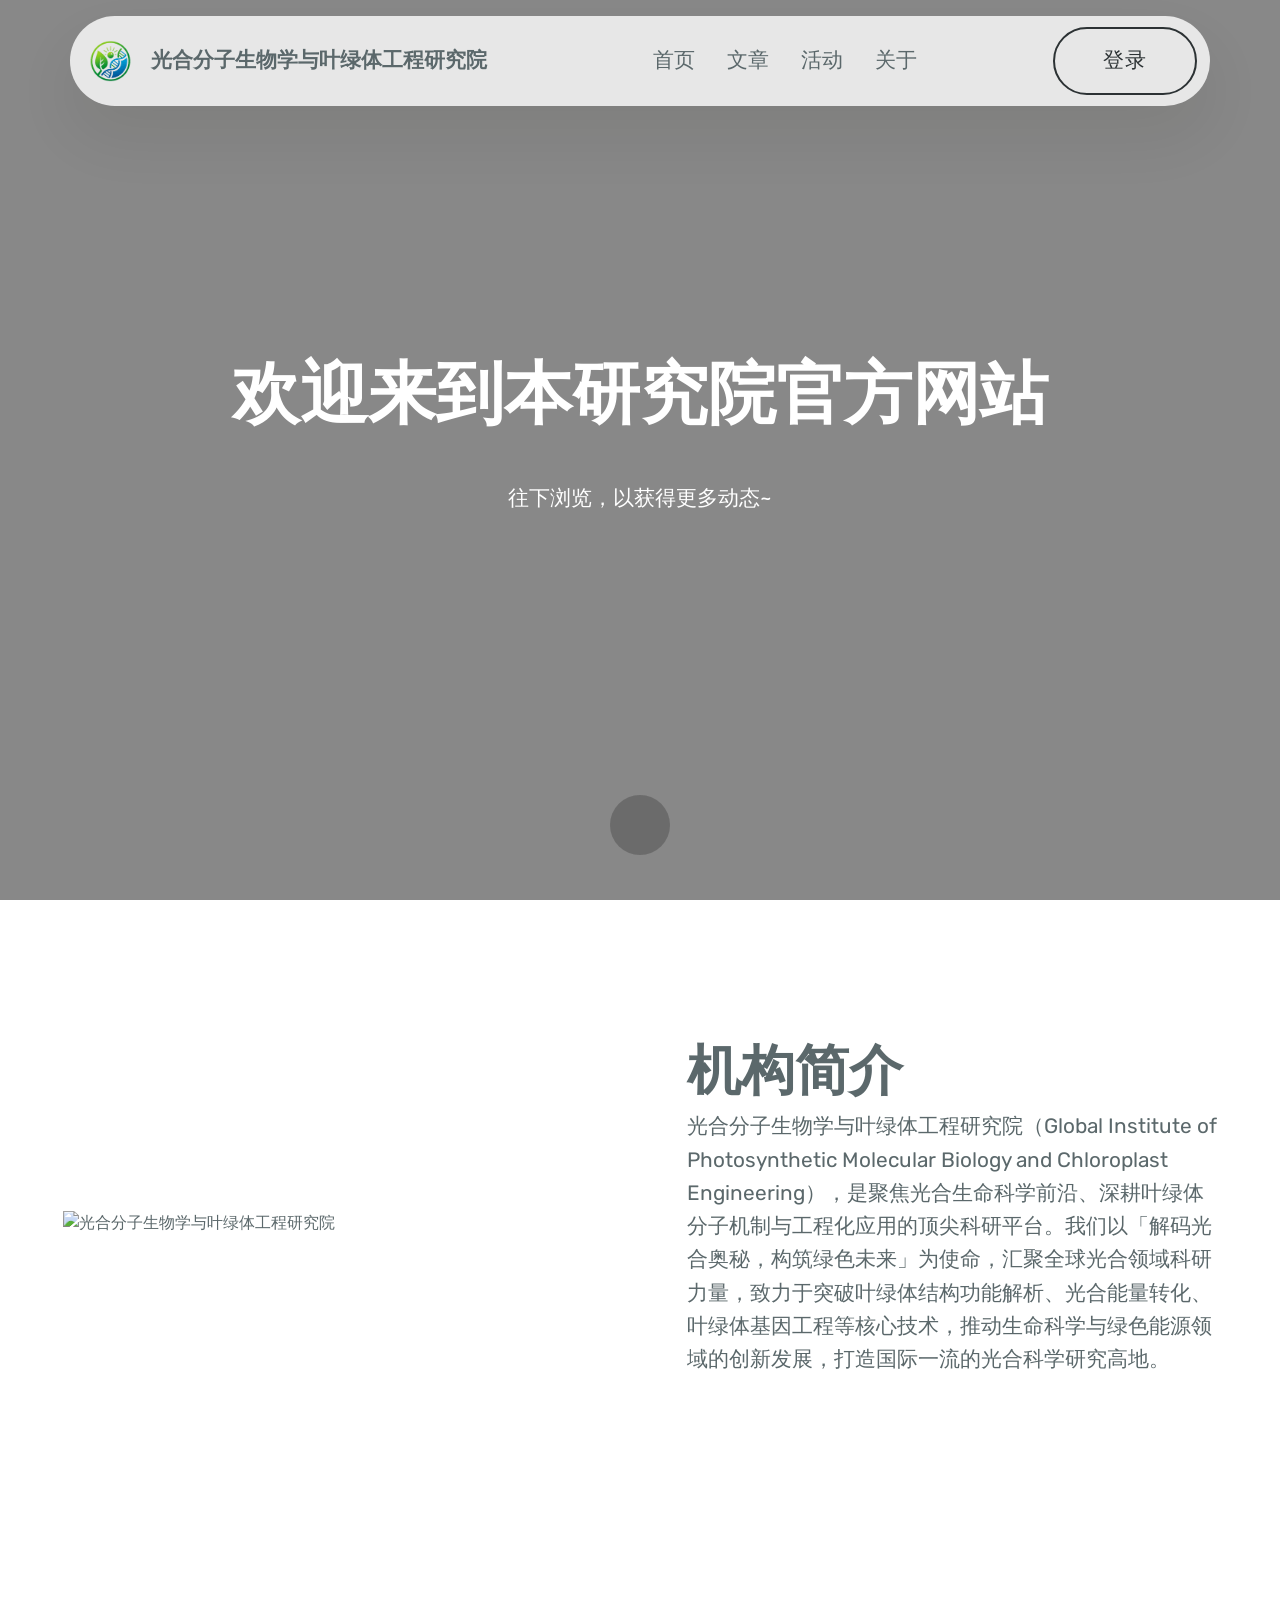
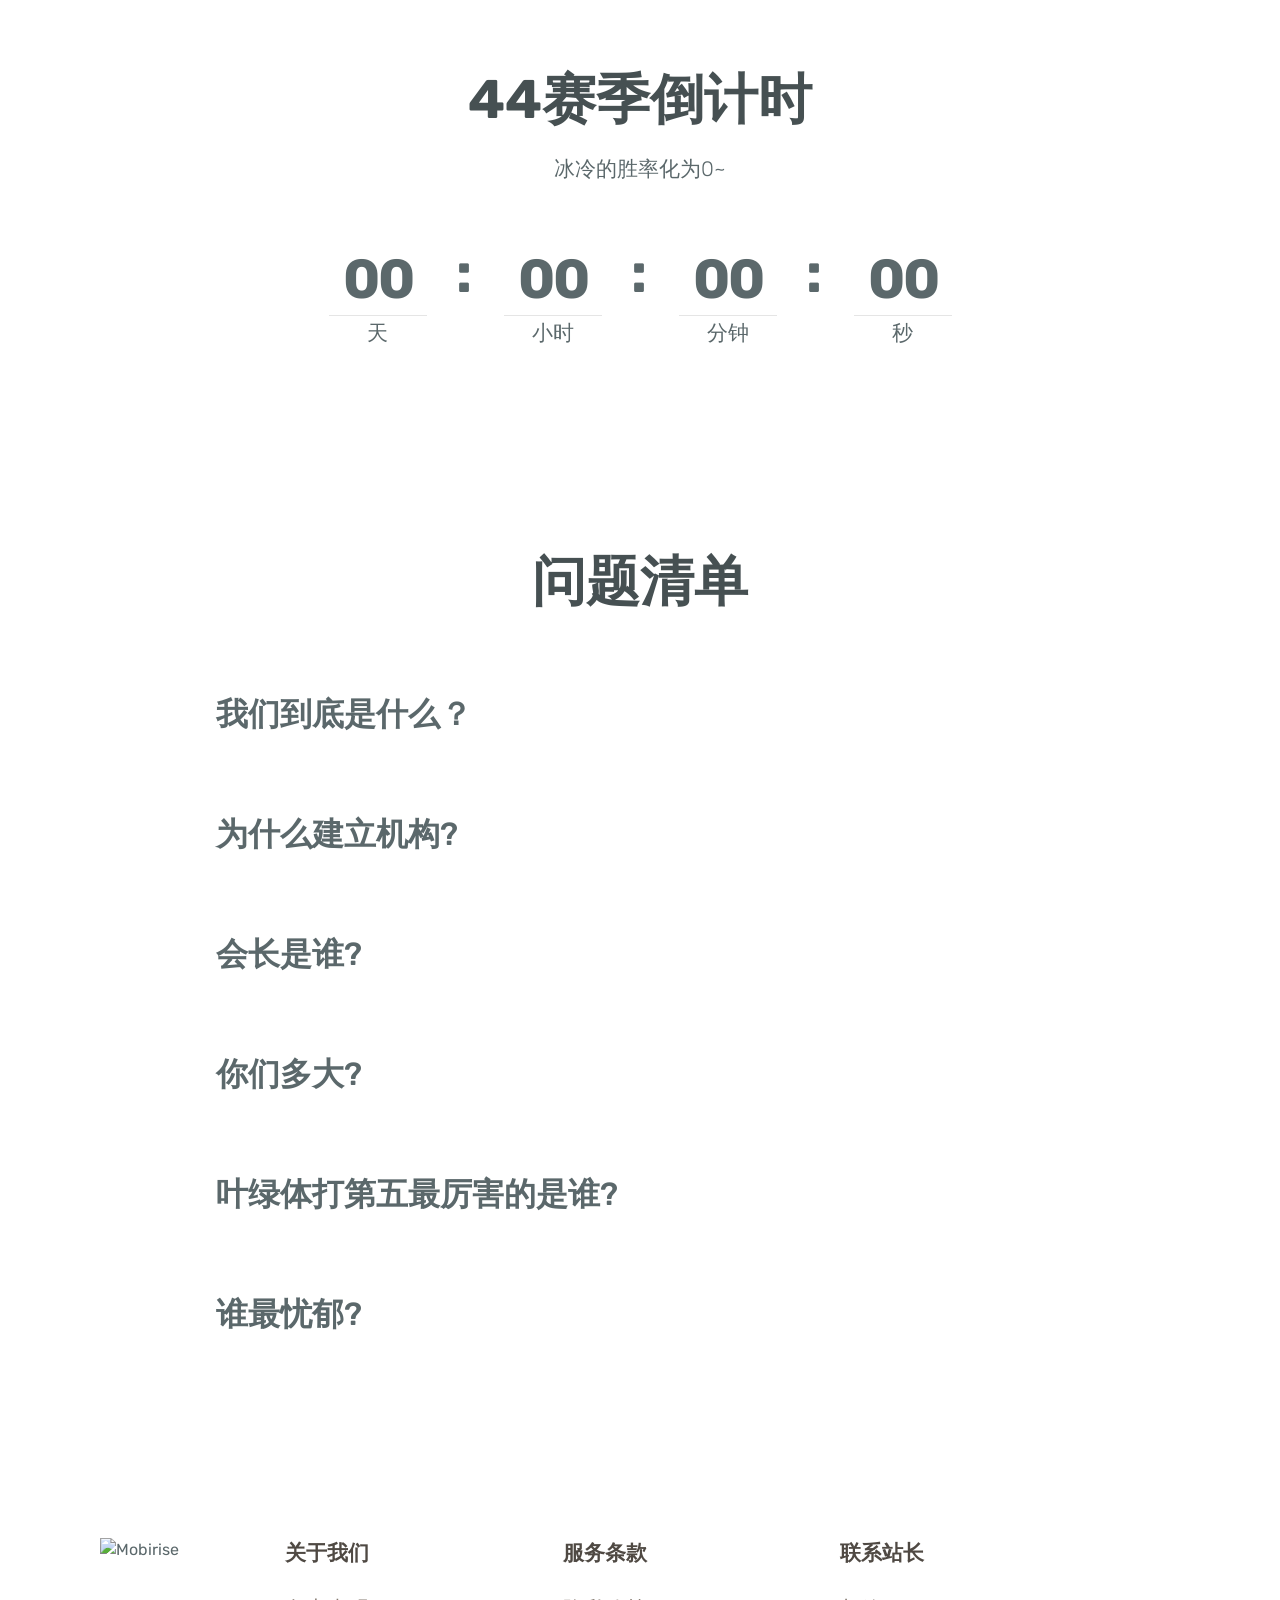
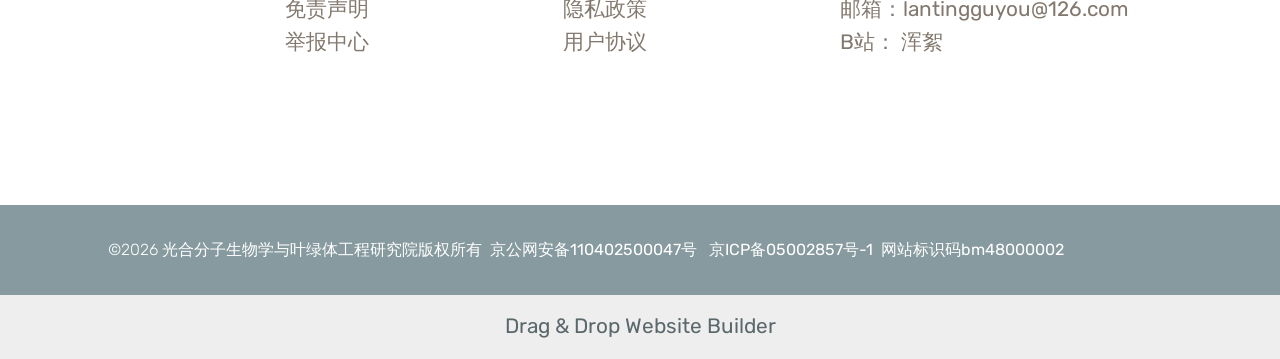
==== index.html @ 0cf679be "Add files via upload" ====
<!DOCTYPE html>
<html  >
<head>
  <!-- Site made with Mobirise Website Builder v6.0.1, https://mobirise.com -->
  <meta charset="UTF-8">
  <meta http-equiv="X-UA-Compatible" content="IE=edge">
  <meta name="generator" content="Mobirise v6.0.1, mobirise.com">
  <meta name="viewport" content="width=device-width, initial-scale=1, minimum-scale=1">
  <link rel="shortcut icon" href="assets/images/vr2fhxzkksrmt0cy61a8z05644-preview-0-ezremove.png-128x125.png" type="image/x-icon">
  <meta name="description" content="光合分子生物学与叶绿体工程研究院官方网站">
  
  
  <title>光合分子生物学与叶绿体工程研究院</title>
  <link rel="stylesheet" href="assets/web/assets/mobirise-icons2/mobirise2.css">
  <link rel="stylesheet" href="assets/web/assets/mobirise-icons/mobirise-icons.css">
  <link rel="stylesheet" href="assets/bootstrap/css/bootstrap.min.css">
  <link rel="stylesheet" href="assets/bootstrap/css/bootstrap-grid.min.css">
  <link rel="stylesheet" href="assets/bootstrap/css/bootstrap-reboot.min.css">
  <link rel="stylesheet" href="assets/tether/tether.min.css">
  <link rel="stylesheet" href="assets/dropdown/css/style.css">
  <link rel="stylesheet" href="assets/socicon/css/styles.css">
  <link rel="stylesheet" href="assets/theme/css/style.css">
  <link rel="preload" href="https://fonts.googleapis.com/css?family=Rubik:300,300i,400,400i,500,500i,700,700i,900,900i&display=swap" as="style" onload="this.onload=null;this.rel='stylesheet'">
  <noscript><link rel="stylesheet" href="https://fonts.googleapis.com/css?family=Rubik:300,300i,400,400i,500,500i,700,700i,900,900i&display=swap"></noscript>
  <link rel="preload" as="style" href="assets/mobirise/css/mbr-additional.css?v=0T1Dtd"><link rel="stylesheet" href="assets/mobirise/css/mbr-additional.css?v=0T1Dtd" type="text/css">

  
  
  
</head>
<body>
  
  <section class="menu menu5 cid-uEL78Du2ur" once="menu" id="menu05-l">
	

	<nav class="navbar navbar-dropdown navbar-fixed-top navbar-expand-lg">
		<div class="container">
			<div class="navbar-brand">
				<span class="navbar-logo">
					<a href="index.html">
						<img src="assets/images/vr2fhxzkksrmt0cy61a8z05644-preview-0-ezremove.png-128x125.png" alt="光合分子生物学与叶绿体工程研究院" style="height: 3rem;">
					</a>
				</span>
				<span class="navbar-caption-wrap"><a class="navbar-caption text-primary display-7" href="index.html#top">光合分子生物学与叶绿体工程研究院</a></span>
			</div>
			<button class="navbar-toggler" type="button" data-toggle="collapse" data-bs-toggle="collapse" data-target="#navbarSupportedContent" data-bs-target="#navbarSupportedContent" aria-controls="navbarNavAltMarkup" aria-expanded="false" aria-label="Toggle navigation">
				<div class="hamburger">
					<span></span>
					<span></span>
					<span></span>
					<span></span>
				</div>
			</button>
			<div class="collapse navbar-collapse" id="navbarSupportedContent">
				<ul class="navbar-nav nav-dropdown" data-app-modern-menu="true"><li class="nav-item">
						<a class="nav-link link text-primary display-7" href="index.html#header4-h">首页</a>
					</li>
					<li class="nav-item">
						<a class="nav-link link text-primary display-7" href="index.html#features17-21" aria-expanded="false">文章</a>
					</li>
					<li class="nav-item"><a class="nav-link link text-primary display-7" href="index.html#countdown1-1u">活动</a></li><li class="nav-item">
						<a class="nav-link link text-primary display-7" href="index.html#content6-2h">关于</a>
					</li></ul>
				<div class="navbar-buttons mbr-section-btn"><a class="btn btn-primary-outline display-7" href="yumao.html#image3-1k" target="_blank">登录</a></div>
			</div>
		</div>
	</nav>
</section>

<section class="cid-uFzHqeNHWe mbr-fullscreen mbr-parallax-background" id="header2-s">

    

    <div class="mbr-overlay" style="opacity: 0.5; background-color: rgb(35, 35, 35);"></div>

    <div class="container align-center">
        <div class="row justify-content-md-center">
            <div class="mbr-white col-md-10">
                <h1 class="mbr-section-title mbr-bold pb-3 mbr-fonts-style display-1">欢迎来到本研究院官方网站</h1>
                <h3 class="mbr-section-subtitle align-center mbr-light pb-3 mbr-fonts-style display-2"></h3>
                <p class="mbr-text pb-3 mbr-fonts-style display-7">往下浏览，以获得更多动态~</p>
                
            </div>
        </div>
    </div>
    <div class="mbr-arrow hidden-sm-down" aria-hidden="true">
        <a href="#next">
            <i class="mbri-down mbr-iconfont"></i>
        </a>
    </div>
</section>

<section class="features17 cid-uHtK2E7dHL" id="features17-21">
    

    
    
    <div class="container-fluid">
        <div class="content-wrapper">
            <div class="row align-items-center">
                <div class="col-12 col-lg-6">
                    <div class="image-wrapper">
                        <a href="index.html#top" target="_blank"><img src="assets/images/image.png-650x366.png" alt="光合分子生物学与叶绿体工程研究院"></a>
                    </div>
                </div>
                <div class="col-12 col-lg">
                    <div class="text-wrapper">
                        <h6 class="card-title mbr-fonts-style display-2"><strong>机构简介</strong></h6>
                        <p class="mbr-text mbr-fonts-style mb-4 display-7">光合分子生物学与叶绿体工程研究院（Global Institute of Photosynthetic Molecular Biology and Chloroplast Engineering），是聚焦光合生命科学前沿、深耕叶绿体分子机制与工程化应用的顶尖科研平台。我们以「解码光合奥秘，构筑绿色未来」为使命，汇聚全球光合领域科研力量，致力于突破叶绿体结构功能解析、光合能量转化、叶绿体基因工程等核心技术，推动生命科学与绿色能源领域的创新发展，打造国际一流的光合科学研究高地。</p>
                        
                    </div>
                </div>
            </div>
        </div>
    </div>
</section>

<section class="countdown1 cid-uGnxId0BdF" id="countdown1-1u">
    
    
    
    <div class="container ">
        <h2 class="mbr-section-title pb-3 align-center mbr-fonts-style display-2"><strong>44赛季倒计时</strong></h2>
        <h3 class="mbr-section-subtitle align-center mbr-fonts-style display-7">冰冷的胜率化为0~</h3>
        
    </div>
    <div class="container countdown-cont align-center">
        <div class="daysCountdown col-xs-3 col-sm-3 col-md-3" title="天"></div>
        <div class="hoursCountdown col-xs-3 col-sm-3 col-md-3" title="小时"></div> 
        <div class="minutesCountdown col-xs-3 col-sm-3 col-md-3" title="分钟"></div> 
        <div class="secondsCountdown col-xs-3 col-sm-3 col-md-3" title="秒"></div>
        <div class="countdown pt-5 mt-2" data-due-date="2026/07/02"> 
        </div>
    </div>
</section>

<section class="list1 cid-vjQOwAkhiE" id="list01-2r">	
    
	
	<div class="container">
		<div class="row justify-content-center">
			<div class="col-12 col-md-12 col-lg-10 m-auto">
				<div class="content">
					<div class="row justify-content-center mb-5">
						<div class="col-12 content-head">
							<div class="mbr-section-head">
								<h4 class="mbr-section-title mbr-fonts-style align-center mb-0 display-2"><strong>问题清单</strong></h4>
								
							</div>
						</div>
					</div>
					<div id="bootstrap-accordion_4" class="panel-group accordionStyles accordion" role="tablist" aria-multiselectable="true">
						<div class="card">
							<div class="card-header" role="tab" id="headingOne">
								<a role="button" class="panel-title collapsed" data-toggle="collapse" data-bs-toggle="collapse" data-core="" href="#collapse1_4" aria-expanded="false" aria-controls="collapse1">
									<h6 class="panel-title-edit mbr-semibold mbr-fonts-style mb-0 display-5"><strong>我们到底是什么？</strong></h6>
									<span class="sign mbr-iconfont mobi-mbri-arrow-down"></span>
								</a>
							</div>
							<div id="collapse1_4" class="panel-collapse noScroll collapse" role="tabpanel" aria-labelledby="headingOne" data-parent="#bootstrap-accordion_4" data-bs-parent="#accordion">
								<div class="panel-body">
									<p class="mbr-fonts-style panel-text display-7">嗯，大概就是一群打第五的wcn凑一起组的一个组织</p>
								</div>
							</div>
						</div>
						<div class="card">
							<div class="card-header" role="tab" id="headingOne">
								<a role="button" class="panel-title collapsed" data-toggle="collapse" data-bs-toggle="collapse" data-core="" href="#collapse2_4" aria-expanded="false" aria-controls="collapse2">
									<h6 class="panel-title-edit mbr-semibold mbr-fonts-style mb-0 display-5"><strong>为什么建立机构</strong>?
									</h6>
									<span class="sign mbr-iconfont mobi-mbri-arrow-down"></span>
								</a>
							</div>
							<div id="collapse2_4" class="panel-collapse noScroll collapse" role="tabpanel" aria-labelledby="headingOne" data-parent="#bootstrap-accordion_4" data-bs-parent="#accordion">
								<div class="panel-body">
									<p class="mbr-fonts-style panel-text display-7">呃呃呃，就是好玩，你别管</p>
								</div>
							</div>
						</div>
						<div class="card">
							<div class="card-header" role="tab" id="headingOne">
								<a role="button" class="panel-title collapsed" data-toggle="collapse" data-bs-toggle="collapse" data-core="" href="#collapse3_4" aria-expanded="false" aria-controls="collapse3">
									<h6 class="panel-title-edit mbr-semibold mbr-fonts-style mb-0 display-5"><strong>会长是谁</strong>?
									</h6>
									<span class="sign mbr-iconfont mobi-mbri-arrow-down"></span>
								</a>
							</div>
							<div id="collapse3_4" class="panel-collapse noScroll collapse" role="tabpanel" aria-labelledby="headingOne" data-parent="#bootstrap-accordion_4" data-bs-parent="#accordion">
								<div class="panel-body">
									<p class="mbr-fonts-style panel-text display-7">权威的UU大帝，不过羽毛是这个网站站长</p>
								</div>
							</div>
						</div>
						<div class="card">
							<div class="card-header" role="tab" id="headingOne">
								<a role="button" class="panel-title collapsed" data-toggle="collapse" data-bs-toggle="collapse" data-core="" href="#collapse4_4" aria-expanded="false" aria-controls="collapse4">
									<h6 class="panel-title-edit mbr-semibold mbr-fonts-style mb-0 display-5"><strong>你们多大</strong>?
									</h6>
									<span class="sign mbr-iconfont mobi-mbri-arrow-down"></span>
								</a>
							</div>
							<div id="collapse4_4" class="panel-collapse noScroll collapse" role="tabpanel" aria-labelledby="headingOne" data-parent="#bootstrap-accordion_4" data-bs-parent="#accordion">
								<div class="panel-body">
									<p class="mbr-fonts-style panel-text display-7">大概就是14岁,15岁,16岁这样子</p>
								</div>
							</div>
						</div>
						<div class="card">
							<div class="card-header" role="tab" id="headingOne">
								<a role="button" class="panel-title collapsed" data-toggle="collapse" data-bs-toggle="collapse" data-core="" href="#collapse5_4" aria-expanded="false" aria-controls="collapse5">
									<h6 class="panel-title-edit mbr-semibold mbr-fonts-style mb-0 display-5"><strong>叶绿体打第五最厉害的是谁</strong>?
									</h6>
									<span class="sign mbr-iconfont mobi-mbri-arrow-down"></span>
								</a>
							</div>
							<div id="collapse5_4" class="panel-collapse noScroll collapse" role="tabpanel" aria-labelledby="headingOne" data-parent="#bootstrap-accordion_4" data-bs-parent="#accordion">
								<div class="panel-body">
									<p class="mbr-fonts-style panel-text display-7">欧坤我们都很厉害啦啦啦，不过厂勾打到巅峰100星了，他厉害实至名归</p>
								</div>
							</div>
						</div>
						<div class="card">
							<div class="card-header" role="tab" id="headingOne">
								<a role="button" class="panel-title collapsed" data-toggle="collapse" data-bs-toggle="collapse" data-core="" href="#collapse6_4" aria-expanded="false" aria-controls="collapse6">
									<h6 class="panel-title-edit mbr-semibold mbr-fonts-style mb-0 display-5"><strong>谁最忧郁</strong>?
									</h6>
									<span class="sign mbr-iconfont mobi-mbri-arrow-down"></span>
								</a>
							</div>
							<div id="collapse6_4" class="panel-collapse noScroll collapse" role="tabpanel" aria-labelledby="headingOne" data-parent="#bootstrap-accordion_4" data-bs-parent="#accordion">
								<div class="panel-body">
									<p class="mbr-fonts-style panel-text display-7">栗子最忧郁不用解释</p>
								</div>
							</div>
						</div>
					</div>
				</div>
			</div>
		</div>
	</div>
</section>

<section class="footer3 cid-uG8d6Pg2Tj" id="footer3-z">

    

    

    <div class="container">
        <div class="media-container-row content">
            <div class="col-md-2 col-sm-4">
                <div class="mb-3 img-logo">
                    <a href="http://bszs.conac.cn/sitename?method=show&id=08D02A84B89B2FB3E053022819ACFCA1" target="_blank">
                         <img src="assets/images/oip-c.jpg-192x192.jpg" alt="Mobirise">
                    </a>
                </div>
                <p class="mbr-fonts-style foot-logo display-7"></p>
            </div>
            <div class="col-md-3 col-sm-4">
                <p class="mb-4 mbr-fonts-style foot-title display-7"><strong>关于我们</strong></p>
                <p class="mbr-text mbr-links-column mbr-fonts-style display-7"><a href="wywm.html#step1-1g" class="text-info text-primary" target="_blank">免责声明</a><br><a href="https://www.12377.cn" class="text-info" target="_blank">举报中心</a><a href="https://www.12377.cn" class="text-info" target="_blank"><br></a><br><a href="https://www.12377.cn" class="text-info" target="_blank"><br></a><br></p>
            </div>
            <div class="col-md-3 col-sm-4">
                <p class="mb-4 mbr-fonts-style foot-title display-7"><strong>服务条款</strong></p>
                <p class="mbr-text mbr-fonts-style mbr-links-column display-7"><a href="wywm.html#step1-1h" class="text-info text-primary" target="_blank">隐私政策</a><br><a href="wywm.html#step1-1a" class="text-info text-primary" target="_blank">用户协议</a><br><br></p>
            </div>
            <div class="col-md-4 col-sm-12">
                <p class="mb-4 mbr-fonts-style foot-title display-7"><strong>联系站长</strong></p>
                <p class="mbr-text form-text mbr-fonts-style display-7">邮箱：<a href="mailto:lantingguyou@126.com" class="text-info">lantingguyou@126.com</a><br>B站： <a href="https://space.bilibili.com/3546590050519867?spm_id_from=333.337.0.0" class="text-info" target="_blank">浑絮</a><br></p>
                

            </div>
        </div>
        
    </div>
</section>

<section class="footer4 cid-uEL0j9SiN2" once="footers" id="footer04-k">

    

    

    <div class="container">
        <div class="media-container-row align-center mbr-white">
            <div class="col-12">
                <p class="mbr-text mb-0 mbr-fonts-style display-4">&nbsp;&nbsp;©2026&nbsp;光合分子生物学与叶绿体工程研究院版权所有&nbsp; <a href="https://beian.mps.gov.cn/#/query/webSearch?code=110402500047" class="text-white" target="_blank">京公网安备110402500047号</a>&nbsp; &nbsp;<a href="https://beian.miit.gov.cn/" class="text-white" target="_blank">京ICP备05002857号-1</a>&nbsp; <a href="https://api.cas.cn/app/sitema/query/index.htm" class="text-white text-primary" target="_blank">网站标识码bm48000002</a><br></p>
            </div>
        </div>
    </div>
</section><section class="display-7" style="padding: 0;align-items: center;justify-content: center;flex-wrap: wrap;    align-content: center;display: flex;position: relative;height: 4rem;"><a href="https://mobiri.se/" style="flex: 1 1;height: 4rem;position: absolute;width: 100%;z-index: 1;"><img alt="" style="height: 4rem;" src="[data-uri]"></a><p style="margin: 0;text-align: center;" class="display-7">&#8204;</p><a style="z-index:1" href="https://mobirise.com/drag-drop-website-builder.html">Drag & Drop Website Builder</a></section><script src="assets/popper/popper.min.js"></script>  <script src="assets/web/assets/jquery/jquery.min.js"></script>  <script src="assets/bootstrap/js/bootstrap.min.js"></script>  <script src="assets/tether/tether.min.js"></script>  <script src="assets/smoothscroll/smooth-scroll.js"></script>  <script src="assets/dropdown/js/nav-dropdown.js"></script>  <script src="assets/dropdown/js/navbar-dropdown.js"></script>  <script src="assets/touchswipe/jquery.touch-swipe.min.js"></script>  <script src="assets/parallax/jarallax.min.js"></script>  <script src="assets/countdown/jquery.countdown.min.js"></script>  <script src="assets/mbr-switch-arrow/mbr-switch-arrow.js"></script>  <script src="assets/theme/js/script.js"></script>  <script src="assets/formoid/formoid.min.js"></script>  
  
  
</body>
</html>
---- assets/dropdown/css/style.css ----
.navbar-dropdown {
  left: 0;
  padding: 0;
  position: absolute;
  right: 0;
  top: 0;
  transition: all 0.45s ease;
  z-index: 1030;
  background: #282828; }
  .navbar-dropdown .navbar-logo {
    margin-right: 0.8rem;
    transition: margin 0.3s ease-in-out;
    vertical-align: middle; }
    .navbar-dropdown .navbar-logo img {
      height: 3.125rem;
      transition: all 0.3s ease-in-out; }
    .navbar-dropdown .navbar-logo.mbr-iconfont {
      font-size: 3.125rem;
      line-height: 3.125rem; }
  .navbar-dropdown .navbar-caption {
    font-weight: 700;
    white-space: normal;
    vertical-align: -4px;
    line-height: 3.125rem !important; }
    .navbar-dropdown .navbar-caption, .navbar-dropdown .navbar-caption:hover {
      color: inherit;
      text-decoration: none; }
  .navbar-dropdown .mbr-iconfont + .navbar-caption {
    vertical-align: -1px; }
  .navbar-dropdown.navbar-fixed-top {
    position: fixed; }
  .navbar-dropdown .navbar-brand span {
    vertical-align: -4px; }
  .navbar-dropdown.bg-color.transparent {
    background: none; }
  .navbar-dropdown.navbar-short .navbar-brand {
    padding: 0.625rem 0; }
    .navbar-dropdown.navbar-short .navbar-brand span {
      vertical-align: -1px; }
  .navbar-dropdown.navbar-short .navbar-caption {
    line-height: 2.375rem !important;
    vertical-align: -2px; }
  .navbar-dropdown.navbar-short .navbar-logo {
    margin-right: 0.5rem; }
    .navbar-dropdown.navbar-short .navbar-logo img {
      height: 2.375rem; }
    .navbar-dropdown.navbar-short .navbar-logo.mbr-iconfont {
      font-size: 2.375rem;
      line-height: 2.375rem; }
  .navbar-dropdown.navbar-short .mbr-table-cell {
    height: 3.625rem; }
  .navbar-dropdown .navbar-close {
    left: 0.6875rem;
    position: fixed;
    top: 0.75rem;
    z-index: 1000; }
  .navbar-dropdown .hamburger-icon {
    content: "";
    display: inline-block;
    vertical-align: middle;
    width: 16px;
    -webkit-box-shadow: 0 -6px 0 1px #282828,0 0 0 1px #282828,0 6px 0 1px #282828;
    -moz-box-shadow: 0 -6px 0 1px #282828,0 0 0 1px #282828,0 6px 0 1px #282828;
    box-shadow: 0 -6px 0 1px #282828,0 0 0 1px #282828,0 6px 0 1px #282828; }

.dropdown-menu .dropdown-toggle[data-toggle="dropdown-submenu"]::after {
  border-bottom: 0.35em solid transparent;
  border-left: 0.35em solid;
  border-right: 0;
  border-top: 0.35em solid transparent;
  margin-left: 0.3rem; }

.dropdown-menu .dropdown-item:focus {
  outline: 0; }

.nav-dropdown {
  font-size: 0.75rem;
  font-weight: 500;
  height: auto !important; }
  .nav-dropdown .nav-btn {
    padding-left: 1rem; }
  .nav-dropdown .link {
    margin: .667em 1.667em;
    font-weight: 500;
    padding: 0;
    transition: color .2s ease-in-out; }
    .nav-dropdown .link.dropdown-toggle {
      margin-right: 2.583em; }
      .nav-dropdown .link.dropdown-toggle::after {
        margin-left: .25rem;
        border-top: 0.35em solid;
        border-right: 0.35em solid transparent;
        border-left: 0.35em solid transparent;
        border-bottom: 0; }
      .nav-dropdown .link.dropdown-toggle[aria-expanded="true"] {
        margin: 0;
        padding: 0.667em 3.263em  0.667em 1.667em; }
  .nav-dropdown .link::after,
  .nav-dropdown .dropdown-item::after {
    color: inherit; }
  .nav-dropdown .btn {
    font-size: 0.75rem;
    font-weight: 700;
    letter-spacing: 0;
    margin-bottom: 0;
    padding-left: 1.25rem;
    padding-right: 1.25rem; }
  .nav-dropdown .dropdown-menu {
    border-radius: 0;
    border: 0;
    left: 0;
    margin: 0;
    padding-bottom: 1.25rem;
    padding-top: 1.25rem;
    position: relative; }
  .nav-dropdown .dropdown-submenu {
    margin-left: 0.125rem;
    top: 0; }
  .nav-dropdown .dropdown-item {
    font-weight: 500;
    line-height: 2;
    padding: 0.3846em 4.615em 0.3846em 1.5385em;
    position: relative;
    transition: color .2s ease-in-out, background-color .2s ease-in-out; }
    .nav-dropdown .dropdown-item::after {
      margin-top: -0.3077em;
      position: absolute;
      right: 1.1538em;
      top: 50%; }
    .nav-dropdown .dropdown-item:focus, .nav-dropdown .dropdown-item:hover {
      background: none; }

@media (max-width: 767px) {
  .nav-dropdown.navbar-toggleable-sm {
    bottom: 0;
    display: none;
    left: 0;
    overflow-x: hidden;
    position: fixed;
    top: 0;
    transform: translateX(-100%);
    -ms-transform: translateX(-100%);
    -webkit-transform: translateX(-100%);
    width: 18.75rem;
    z-index: 999; } }
.nav-dropdown.navbar-toggleable-xl {
  bottom: 0;
  display: none;
  left: 0;
  overflow-x: hidden;
  position: fixed;
  top: 0;
  transform: translateX(-100%);
  -ms-transform: translateX(-100%);
  -webkit-transform: translateX(-100%);
  width: 18.75rem;
  z-index: 999; }

.nav-dropdown-sm {
  display: block !important;
  overflow-x: hidden;
  overflow: auto;
  padding-top: 3.875rem; }
  .nav-dropdown-sm::after {
    content: "";
    display: block;
    height: 3rem;
    width: 100%; }
  .nav-dropdown-sm.collapse.in ~ .navbar-close {
    display: block !important; }
  .nav-dropdown-sm.collapsing, .nav-dropdown-sm.collapse.in {
    transform: translateX(0);
    -ms-transform: translateX(0);
    -webkit-transform: translateX(0);
    transition: all 0.25s ease-out;
    -webkit-transition: all 0.25s ease-out;
    background: #282828; }
  .nav-dropdown-sm.collapsing[aria-expanded="false"] {
    transform: translateX(-100%);
    -ms-transform: translateX(-100%);
    -webkit-transform: translateX(-100%); }
  .nav-dropdown-sm .nav-item {
    display: block;
    margin-left: 0 !important;
    padding-left: 0; }
  .nav-dropdown-sm .link,
  .nav-dropdown-sm .dropdown-item {
    border-top: 1px dotted rgba(255, 255, 255, 0.1);
    font-size: 0.8125rem;
    line-height: 1.6;
    margin: 0 !important;
    padding: 0.875rem 2.4rem 0.875rem 1.5625rem !important;
    position: relative;
    white-space: normal; }
    .nav-dropdown-sm .link:focus, .nav-dropdown-sm .link:hover,
    .nav-dropdown-sm .dropdown-item:focus,
    .nav-dropdown-sm .dropdown-item:hover {
      background: rgba(0, 0, 0, 0.2) !important;
      color: #c0a375; }
  .nav-dropdown-sm .nav-btn {
    position: relative;
    padding: 1.5625rem 1.5625rem 0 1.5625rem; }
    .nav-dropdown-sm .nav-btn::before {
      border-top: 1px dotted rgba(255, 255, 255, 0.1);
      content: "";
      left: 0;
      position: absolute;
      top: 0;
      width: 100%; }
    .nav-dropdown-sm .nav-btn + .nav-btn {
      padding-top: 0.625rem; }
      .nav-dropdown-sm .nav-btn + .nav-btn::before {
        display: none; }
  .nav-dropdown-sm .btn {
    padding: 0.625rem 0; }
  .nav-dropdown-sm .dropdown-toggle[data-toggle="dropdown-submenu"]::after {
    margin-left: .25rem;
    border-top: 0.35em solid;
    border-right: 0.35em solid transparent;
    border-left: 0.35em solid transparent;
    border-bottom: 0; }
  .nav-dropdown-sm .dropdown-toggle[data-toggle="dropdown-submenu"][aria-expanded="true"]::after {
    border-top: 0;
    border-right: 0.35em solid transparent;
    border-left: 0.35em solid transparent;
    border-bottom: 0.35em solid; }
  .nav-dropdown-sm .dropdown-menu {
    margin: 0;
    padding: 0;
    position: relative;
    top: 0;
    left: 0;
    width: 100%;
    border: 0;
    float: none;
    border-radius: 0;
    background: none; }
  .nav-dropdown-sm .dropdown-submenu {
    left: 100%;
    margin-left: 0.125rem;
    margin-top: -1.25rem;
    top: 0; }

.navbar-toggleable-sm .nav-dropdown .dropdown-menu {
  position: absolute; }

.navbar-toggleable-sm .nav-dropdown .dropdown-submenu {
  left: 100%;
  margin-left: 0.125rem;
  margin-top: -1.25rem;
  top: 0; }

.navbar-toggleable-sm.opened .nav-dropdown .dropdown-menu {
  position: relative; }

.navbar-toggleable-sm.opened .nav-dropdown .dropdown-submenu {
  left: 0;
  margin-left: 00rem;
  margin-top: 0rem;
  top: 0; }

.is-builder .nav-dropdown.collapsing {
  transition: none !important; }

/*# sourceMappingURL=style.css.map */
---- assets/socicon/css/styles.css ----
@charset "UTF-8";

@font-face {
  font-family: 'Socicon';
  src:  url('../fonts/socicon.eot');
  src:  url('../fonts/socicon.eot?#iefix') format('embedded-opentype'),
    url('../fonts/socicon.woff2') format('woff2'),
    url('../fonts/socicon.ttf') format('truetype'),
    url('../fonts/socicon.woff') format('woff'),
    url('../fonts/socicon.svg#socicon') format('svg');
  font-weight: normal;
  font-style: normal;
}

[data-icon]:before {
  font-family: "socicon" !important;
  content: attr(data-icon);
  font-style: normal !important;
  font-weight: normal !important;
  font-variant: normal !important;
  text-transform: none !important;
  speak: none;
  line-height: 1;
  -webkit-font-smoothing: antialiased;
  -moz-osx-font-smoothing: grayscale;
}

[class^="socicon-"], [class*=" socicon-"] {
  /* use !important to prevent issues with browser extensions that change fonts */
  font-family: 'Socicon' !important;
  speak: none;
  font-style: normal;
  font-weight: normal;
  font-variant: normal;
  text-transform: none;
  line-height: 1;

  /* Better Font Rendering =========== */
  -webkit-font-smoothing: antialiased;
  -moz-osx-font-smoothing: grayscale;
}

.socicon-eitaa:before {
  content: "\e97c";
}
.socicon-soroush:before {
  content: "\e97d";
}
.socicon-bale:before {
  content: "\e97e";
}
.socicon-zazzle:before {
  content: "\e97b";
}
.socicon-society6:before {
  content: "\e97a";
}
.socicon-redbubble:before {
  content: "\e979";
}
.socicon-avvo:before {
  content: "\e978";
}
.socicon-stitcher:before {
  content: "\e977";
}
.socicon-googlehangouts:before {
  content: "\e974";
}
.socicon-dlive:before {
  content: "\e975";
}
.socicon-vsco:before {
  content: "\e976";
}
.socicon-flipboard:before {
  content: "\e973";
}
.socicon-ubuntu:before {
  content: "\e958";
}
.socicon-artstation:before {
  content: "\e959";
}
.socicon-invision:before {
  content: "\e95a";
}
.socicon-torial:before {
  content: "\e95b";
}
.socicon-collectorz:before {
  content: "\e95c";
}
.socicon-seenthis:before {
  content: "\e95d";
}
.socicon-googleplaymusic:before {
  content: "\e95e";
}
.socicon-debian:before {
  content: "\e95f";
}
.socicon-filmfreeway:before {
  content: "\e960";
}
.socicon-gnome:before {
  content: "\e961";
}
.socicon-itchio:before {
  content: "\e962";
}
.socicon-jamendo:before {
  content: "\e963";
}
.socicon-mix:before {
  content: "\e964";
}
.socicon-sharepoint:before {
  content: "\e965";
}
.socicon-tinder:before {
  content: "\e966";
}
.socicon-windguru:before {
  content: "\e967";
}
.socicon-cdbaby:before {
  content: "\e968";
}
.socicon-elementaryos:before {
  content: "\e969";
}
.socicon-stage32:before {
  content: "\e96a";
}
.socicon-tiktok:before {
  content: "\e96b";
}
.socicon-gitter:before {
  content: "\e96c";
}
.socicon-letterboxd:before {
  content: "\e96d";
}
.socicon-threema:before {
  content: "\e96e";
}
.socicon-splice:before {
  content: "\e96f";
}
.socicon-metapop:before {
  content: "\e970";
}
.socicon-naver:before {
  content: "\e971";
}
.socicon-remote:before {
  content: "\e972";
}
.socicon-internet:before {
  content: "\e957";
}
.socicon-moddb:before {
  content: "\e94b";
}
.socicon-indiedb:before {
  content: "\e94c";
}
.socicon-traxsource:before {
  content: "\e94d";
}
.socicon-gamefor:before {
  content: "\e94e";
}
.socicon-pixiv:before {
  content: "\e94f";
}
.socicon-myanimelist:before {
  content: "\e950";
}
.socicon-blackberry:before {
  content: "\e951";
}
.socicon-wickr:before {
  content: "\e952";
}
.socicon-spip:before {
  content: "\e953";
}
.socicon-napster:before {
  content: "\e954";
}
.socicon-beatport:before {
  content: "\e955";
}
.socicon-hackerone:before {
  content: "\e956";
}
.socicon-hackernews:before {
  content: "\e946";
}
.socicon-smashwords:before {
  content: "\e947";
}
.socicon-kobo:before {
  content: "\e948";
}
.socicon-bookbub:before {
  content: "\e949";
}
.socicon-mailru:before {
  content: "\e94a";
}
.socicon-gitlab:before {
  content: "\e945";
}
.socicon-instructables:before {
  content: "\e944";
}
.socicon-portfolio:before {
  content: "\e943";
}
.socicon-codered:before {
  content: "\e940";
}
.socicon-origin:before {
  content: "\e941";
}
.socicon-nextdoor:before {
  content: "\e942";
}
.socicon-udemy:before {
  content: "\e93f";
}
.socicon-livemaster:before {
  content: "\e93e";
}
.socicon-crunchbase:before {
  content: "\e93b";
}
.socicon-homefy:before {
  content: "\e93c";
}
.socicon-calendly:before {
  content: "\e93d";
}
.socicon-realtor:before {
  content: "\e90f";
}
.socicon-tidal:before {
  content: "\e910";
}
.socicon-qobuz:before {
  content: "\e911";
}
.socicon-natgeo:before {
  content: "\e912";
}
.socicon-mastodon:before {
  content: "\e913";
}
.socicon-unsplash:before {
  content: "\e914";
}
.socicon-homeadvisor:before {
  content: "\e915";
}
.socicon-angieslist:before {
  content: "\e916";
}
.socicon-codepen:before {
  content: "\e917";
}
.socicon-slack:before {
  content: "\e918";
}
.socicon-openaigym:before {
  content: "\e919";
}
.socicon-logmein:before {
  content: "\e91a";
}
.socicon-fiverr:before {
  content: "\e91b";
}
.socicon-gotomeeting:before {
  content: "\e91c";
}
.socicon-aliexpress:before {
  content: "\e91d";
}
.socicon-guru:before {
  content: "\e91e";
}
.socicon-appstore:before {
  content: "\e91f";
}
.socicon-homes:before {
  content: "\e920";
}
.socicon-zoom:before {
  content: "\e921";
}
.socicon-alibaba:before {
  content: "\e922";
}
.socicon-craigslist:before {
  content: "\e923";
}
.socicon-wix:before {
  content: "\e924";
}
.socicon-redfin:before {
  content: "\e925";
}
.socicon-googlecalendar:before {
  content: "\e926";
}
.socicon-shopify:before {
  content: "\e927";
}
.socicon-freelancer:before {
  content: "\e928";
}
.socicon-seedrs:before {
  content: "\e929";
}
.socicon-bing:before {
  content: "\e92a";
}
.socicon-doodle:before {
  content: "\e92b";
}
.socicon-bonanza:before {
  content: "\e92c";
}
.socicon-squarespace:before {
  content: "\e92d";
}
.socicon-toptal:before {
  content: "\e92e";
}
.socicon-gust:before {
  content: "\e92f";
}
.socicon-ask:before {
  content: "\e930";
}
.socicon-trulia:before {
  content: "\e931";
}
.socicon-loomly:before {
  content: "\e932";
}
.socicon-ghost:before {
  content: "\e933";
}
.socicon-upwork:before {
  content: "\e934";
}
.socicon-fundable:before {
  content: "\e935";
}
.socicon-booking:before {
  content: "\e936";
}
.socicon-googlemaps:before {
  content: "\e937";
}
.socicon-zillow:before {
  content: "\e938";
}
.socicon-niconico:before {
  content: "\e939";
}
.socicon-toneden:before {
  content: "\e93a";
}
.socicon-augment:before {
  content: "\e908";
}
.socicon-bitbucket:before {
  content: "\e909";
}
.socicon-fyuse:before {
  content: "\e90a";
}
.socicon-yt-gaming:before {
  content: "\e90b";
}
.socicon-sketchfab:before {
  content: "\e90c";
}
.socicon-mobcrush:before {
  content: "\e90d";
}
.socicon-microsoft:before {
  content: "\e90e";
}
.socicon-pandora:before {
  content: "\e907";
}
.socicon-messenger:before {
  content: "\e906";
}
.socicon-gamewisp:before {
  content: "\e905";
}
.socicon-bloglovin:before {
  content: "\e904";
}
.socicon-tunein:before {
  content: "\e903";
}
.socicon-gamejolt:before {
  content: "\e901";
}
.socicon-trello:before {
  content: "\e902";
}
.socicon-spreadshirt:before {
  content: "\e900";
}
.socicon-500px:before {
  content: "\e000";
}
.socicon-8tracks:before {
  content: "\e001";
}
.socicon-airbnb:before {
  content: "\e002";
}
.socicon-alliance:before {
  content: "\e003";
}
.socicon-amazon:before {
  content: "\e004";
}
.socicon-amplement:before {
  content: "\e005";
}
.socicon-android:before {
  content: "\e006";
}
.socicon-angellist:before {
  content: "\e007";
}
.socicon-apple:before {
  content: "\e008";
}
.socicon-appnet:before {
  content: "\e009";
}
.socicon-baidu:before {
  content: "\e00a";
}
.socicon-bandcamp:before {
  content: "\e00b";
}
.socicon-battlenet:before {
  content: "\e00c";
}
.socicon-mixer:before {
  content: "\e00d";
}
.socicon-bebee:before {
  content: "\e00e";
}
.socicon-bebo:before {
  content: "\e00f";
}
.socicon-behance:before {
  content: "\e010";
}
.socicon-blizzard:before {
  content: "\e011";
}
.socicon-blogger:before {
  content: "\e012";
}
.socicon-buffer:before {
  content: "\e013";
}
.socicon-chrome:before {
  content: "\e014";
}
.socicon-coderwall:before {
  content: "\e015";
}
.socicon-curse:before {
  content: "\e016";
}
.socicon-dailymotion:before {
  content: "\e017";
}
.socicon-deezer:before {
  content: "\e018";
}
.socicon-delicious:before {
  content: "\e019";
}
.socicon-deviantart:before {
  content: "\e01a";
}
.socicon-diablo:before {
  content: "\e01b";
}
.socicon-digg:before {
  content: "\e01c";
}
.socicon-discord:before {
  content: "\e01d";
}
.socicon-disqus:before {
  content: "\e01e";
}
.socicon-douban:before {
  content: "\e01f";
}
.socicon-draugiem:before {
  content: "\e020";
}
.socicon-dribbble:before {
  content: "\e021";
}
.socicon-drupal:before {
  content: "\e022";
}
.socicon-ebay:before {
  content: "\e023";
}
.socicon-ello:before {
  content: "\e024";
}
.socicon-endomodo:before {
  content: "\e025";
}
.socicon-envato:before {
  content: "\e026";
}
.socicon-etsy:before {
  content: "\e027";
}
.socicon-facebook:before {
  content: "\e028";
}
.socicon-feedburner:before {
  content: "\e029";
}
.socicon-filmweb:before {
  content: "\e02a";
}
.socicon-firefox:before {
  content: "\e02b";
}
.socicon-flattr:before {
  content: "\e02c";
}
.socicon-flickr:before {
  content: "\e02d";
}
.socicon-formulr:before {
  content: "\e02e";
}
.socicon-forrst:before {
  content: "\e02f";
}
.socicon-foursquare:before {
  content: "\e030";
}
.socicon-friendfeed:before {
  content: "\e031";
}
.socicon-github:before {
  content: "\e032";
}
.socicon-goodreads:before {
  content: "\e033";
}
.socicon-google:before {
  content: "\e034";
}
.socicon-googlescholar:before {
  content: "\e035";
}
.socicon-googlegroups:before {
  content: "\e036";
}
.socicon-googlephotos:before {
  content: "\e037";
}
.socicon-googleplus:before {
  content: "\e038";
}
.socicon-grooveshark:before {
  content: "\e039";
}
.socicon-hackerrank:before {
  content: "\e03a";
}
.socicon-hearthstone:before {
  content: "\e03b";
}
.socicon-hellocoton:before {
  content: "\e03c";
}
.socicon-heroes:before {
  content: "\e03d";
}
.socicon-smashcast:before {
  content: "\e03e";
}
.socicon-horde:before {
  content: "\e03f";
}
.socicon-houzz:before {
  content: "\e040";
}
.socicon-icq:before {
  content: "\e041";
}
.socicon-identica:before {
  content: "\e042";
}
.socicon-imdb:before {
  content: "\e043";
}
.socicon-instagram:before {
  content: "\e044";
}
.socicon-issuu:before {
  content: "\e045";
}
.socicon-istock:before {
  content: "\e046";
}
.socicon-itunes:before {
  content: "\e047";
}
.socicon-keybase:before {
  content: "\e048";
}
.socicon-lanyrd:before {
  content: "\e049";
}
.socicon-lastfm:before {
  content: "\e04a";
}
.socicon-line:before {
  content: "\e04b";
}
.socicon-linkedin:before {
  content: "\e04c";
}
.socicon-livejournal:before {
  content: "\e04d";
}
.socicon-lyft:before {
  content: "\e04e";
}
.socicon-macos:before {
  content: "\e04f";
}
.socicon-mail:before {
  content: "\e050";
}
.socicon-medium:before {
  content: "\e051";
}
.socicon-meetup:before {
  content: "\e052";
}
.socicon-mixcloud:before {
  content: "\e053";
}
.socicon-modelmayhem:before {
  content: "\e054";
}
.socicon-mumble:before {
  content: "\e055";
}
.socicon-myspace:before {
  content: "\e056";
}
.socicon-newsvine:before {
  content: "\e057";
}
.socicon-nintendo:before {
  content: "\e058";
}
.socicon-npm:before {
  content: "\e059";
}
.socicon-odnoklassniki:before {
  content: "\e05a";
}
.socicon-openid:before {
  content: "\e05b";
}
.socicon-opera:before {
  content: "\e05c";
}
.socicon-outlook:before {
  content: "\e05d";
}
.socicon-overwatch:before {
  content: "\e05e";
}
.socicon-patreon:before {
  content: "\e05f";
}
.socicon-paypal:before {
  content: "\e060";
}
.socicon-periscope:before {
  content: "\e061";
}
.socicon-persona:before {
  content: "\e062";
}
.socicon-pinterest:before {
  content: "\e063";
}
.socicon-play:before {
  content: "\e064";
}
.socicon-player:before {
  content: "\e065";
}
.socicon-playstation:before {
  content: "\e066";
}
.socicon-pocket:before {
  content: "\e067";
}
.socicon-qq:before {
  content: "\e068";
}
.socicon-quora:before {
  content: "\e069";
}
.socicon-raidcall:before {
  content: "\e06a";
}
.socicon-ravelry:before {
  content: "\e06b";
}
.socicon-reddit:before {
  content: "\e06c";
}
.socicon-renren:before {
  content: "\e06d";
}
.socicon-researchgate:before {
  content: "\e06e";
}
.socicon-residentadvisor:before {
  content: "\e06f";
}
.socicon-reverbnation:before {
  content: "\e070";
}
.socicon-rss:before {
  content: "\e071";
}
.socicon-sharethis:before {
  content: "\e072";
}
.socicon-skype:before {
  content: "\e073";
}
.socicon-slideshare:before {
  content: "\e074";
}
.socicon-smugmug:before {
  content: "\e075";
}
.socicon-snapchat:before {
  content: "\e076";
}
.socicon-songkick:before {
  content: "\e077";
}
.socicon-soundcloud:before {
  content: "\e078";
}
.socicon-spotify:before {
  content: "\e079";
}
.socicon-stackexchange:before {
  content: "\e07a";
}
.socicon-stackoverflow:before {
  content: "\e07b";
}
.socicon-starcraft:before {
  content: "\e07c";
}
.socicon-stayfriends:before {
  content: "\e07d";
}
.socicon-steam:before {
  content: "\e07e";
}
.socicon-storehouse:before {
  content: "\e07f";
}
.socicon-strava:before {
  content: "\e080";
}
.socicon-streamjar:before {
  content: "\e081";
}
.socicon-stumbleupon:before {
  content: "\e082";
}
.socicon-swarm:before {
  content: "\e083";
}
.socicon-teamspeak:before {
  content: "\e084";
}
.socicon-teamviewer:before {
  content: "\e085";
}
.socicon-technorati:before {
  content: "\e086";
}
.socicon-telegram:before {
  content: "\e087";
}
.socicon-tripadvisor:before {
  content: "\e088";
}
.socicon-tripit:before {
  content: "\e089";
}
.socicon-triplej:before {
  content: "\e08a";
}
.socicon-tumblr:before {
  content: "\e08b";
}
.socicon-twitch:before {
  content: "\e08c";
}
.socicon-twitter:before {
  content: "\e08d";
}
.socicon-uber:before {
  content: "\e08e";
}
.socicon-ventrilo:before {
  content: "\e08f";
}
.socicon-viadeo:before {
  content: "\e090";
}
.socicon-viber:before {
  content: "\e091";
}
.socicon-viewbug:before {
  content: "\e092";
}
.socicon-vimeo:before {
  content: "\e093";
}
.socicon-vine:before {
  content: "\e094";
}
.socicon-vkontakte:before {
  content: "\e095";
}
.socicon-warcraft:before {
  content: "\e096";
}
.socicon-wechat:before {
  content: "\e097";
}
.socicon-weibo:before {
  content: "\e098";
}
.socicon-whatsapp:before {
  content: "\e099";
}
.socicon-wikipedia:before {
  content: "\e09a";
}
.socicon-windows:before {
  content: "\e09b";
}
.socicon-wordpress:before {
  content: "\e09c";
}
.socicon-wykop:before {
  content: "\e09d";
}
.socicon-xbox:before {
  content: "\e09e";
}
.socicon-xing:before {
  content: "\e09f";
}
.socicon-yahoo:before {
  content: "\e0a0";
}
.socicon-yammer:before {
  content: "\e0a1";
}
.socicon-yandex:before {
  content: "\e0a2";
}
.socicon-yelp:before {
  content: "\e0a3";
}
.socicon-younow:before {
  content: "\e0a4";
}
.socicon-youtube:before {
  content: "\e0a5";
}
.socicon-zapier:before {
  content: "\e0a6";
}
.socicon-zerply:before {
  content: "\e0a7";
}
.socicon-zomato:before {
  content: "\e0a8";
}
.socicon-zynga:before {
  content: "\e0a9";
}
---- assets/theme/css/style.css ----
/*!
 * Mobirise v4 theme (https://mobirise.com/)
 * Copyright 2017 Mobirise
 */
section {
  background-color: #eeeeee;
}

.form-control:focus {
  box-shadow: none;
}

:focus {
  outline: none;
}

body {
  font-style: normal;
  line-height: 1.5;
}

section,
.container,
.container-fluid {
  position: relative;
  word-wrap: break-word;
}

a.mbr-iconfont:hover {
  text-decoration: none;
}

.article .lead p,
.article .lead ul,
.article .lead ol,
.article .lead pre,
.article .lead blockquote {
  margin-bottom: 0;
}

ul,
ol,
pre,
blockquote {
  margin-bottom: 2.3125rem;
}

pre {
  background: #f4f4f4;
  padding: 10px 24px;
  white-space: pre-wrap;
}

.inactive {
  -webkit-user-select: none;
  -moz-user-select: none;
  -ms-user-select: none;
  user-select: none;
  pointer-events: none;
  -webkit-user-drag: none;
  user-drag: none;
}

.mbr-section__comments .row {
  justify-content: center;
  -webkit-justify-content: center;
}

a {
  font-style: normal;
  font-weight: 400;
  cursor: pointer;
}

a, a:hover {
  text-decoration: none;
}

figure {
  margin-bottom: 0;
}

body {
  color: #232323;
}

h1,
h2,
h3,
h4,
h5,
h6,
.h1,
.h2,
.h3,
.h4,
.h5,
.h6,
.display-1,
.display-2,
.display-3,
.display-4 {
  line-height: 1;
  word-break: break-word;
  word-wrap: break-word;
}

.mbr-section-title {
  font-style: normal;
  line-height: 1.2;
}

.mbr-section-subtitle {
  line-height: 1.3;
}

.mbr-text {
  font-style: normal;
  line-height: 1.6;
}

b,
strong {
  font-weight: bold;
}

blockquote {
  padding: 10px 0 10px 20px;
  position: relative;
  border-left: 2px solid;
  border-color: #ff3366;
}

input:-webkit-autofill, input:-webkit-autofill:hover, input:-webkit-autofill:focus, input:-webkit-autofill:active {
  transition-delay: 9999s;
  transition-property: background-color, color;
}

textarea[type='hidden'] {
  display: none;
}

body {
  position: relative;
}

section {
  background-position: 50% 50%;
  background-repeat: no-repeat;
  background-size: cover;
}

section .mbr-background-video,
section .mbr-background-video-preview {
  position: absolute;
  bottom: 0;
  left: 0;
  right: 0;
  top: 0;
}

.hidden {
  visibility: hidden;
}

.mbr-z-index20 {
  z-index: 20;
}

/*! Base colors */
.mbr-white {
  color: #ffffff;
}

.mbr-black {
  color: #000000;
}

.mbr-bg-white {
  background-color: #ffffff;
}

.mbr-bg-black {
  background-color: #000000;
}

/*! Text-aligns */
.align-left {
  text-align: left;
}

.align-center {
  text-align: center;
}

.align-right {
  text-align: right;
}

@media (max-width: 767px) {
  .align-left,
  .align-center,
  .align-right,
  .mbr-section-btn,
  .mbr-section-title {
    text-align: center;
  }
}

/*! Font-weight  */
.mbr-light {
  font-weight: 300;
}

.mbr-regular {
  font-weight: 400;
}

.mbr-semibold {
  font-weight: 500;
}

.mbr-bold {
  font-weight: 700;
}

/*! Media  */
.media-size-item {
  -moz-flex: 1 1 auto;
  -o-flex: 1 1 auto;
  flex: 1 1 auto;
}

.media-content {
  flex-basis: 100%;
}

.media-container-row {
  display: flex;
  flex-direction: row;
  flex-wrap: wrap;
  justify-content: center;
  align-content: center;
  align-items: start;
}

.media-container-row .media-size-item {
  width: 400px;
}

.media-container-column {
  display: flex;
  flex-direction: column;
  flex-wrap: wrap;
  justify-content: center;
  align-content: center;
  align-items: stretch;
}

.media-container-column > * {
  width: 100%;
}

@media (min-width: 992px) {
  .media-container-row {
    flex-wrap: nowrap;
  }
}

figure {
  overflow: hidden;
}

figure[mbr-media-size] {
  transition: width 0.1s;
}

.mbr-figure img,
.mbr-figure iframe {
  display: block;
  width: 100%;
}

.card {
  background-color: transparent;
  border: none;
}

.card-box {
  width: 100%;
}

.card-img {
  text-align: center;
  flex-shrink: 0;
  -webkit-flex-shrink: 0;
}

.media {
  max-width: 100%;
  margin: 0 auto;
}

.mbr-figure {
  -ms-grid-row-align: center;
  align-self: center;
}

.media-container > div {
  max-width: 100%;
}

.mbr-figure img,
.card-img img {
  width: 100%;
}

@media (max-width: 991px) {
  .media-size-item {
    width: auto !important;
  }
  .media {
    width: auto;
  }
  .mbr-figure {
    width: 100% !important;
  }
}

/*! Buttons */
.btn {
  font-weight: 500;
  border-width: 2px;
  font-style: normal;
  letter-spacing: 1px;
  margin: .4rem .8rem;
  white-space: normal;
  transition: all .3s ease-in-out;
  display: inline-flex;
  align-items: center;
  justify-content: center;
  word-break: break-word;
  -webkit-align-items: center;
  -webkit-justify-content: center;
  display: -webkit-inline-flex;
}

.btn-sm {
  font-weight: 500;
  letter-spacing: 1px;
  transition: all .3s ease-in-out;
}

.btn-md {
  font-weight: 500;
  letter-spacing: 1px;
  margin: .4rem .8rem !important;
  transition: all .3s ease-in-out;
}

.btn-lg {
  font-weight: 500;
  letter-spacing: 1px;
  margin: .4rem .8rem !important;
  transition: all .3s ease-in-out;
}

.mbr-section-btn {
  margin-left: -0.25rem;
  margin-right: -0.25rem;
  font-size: 0;
}

nav .mbr-section-btn {
  margin-left: 0rem;
  margin-right: 0rem;
}

.btn-form {
  border-radius: 0;
}

.btn-form:hover {
  cursor: pointer;
}

/*! Btn icon margin */
.btn .mbr-iconfont,
.btn.btn-sm .mbr-iconfont {
  cursor: pointer;
  margin-right: 0.5rem;
}

.btn.btn-md .mbr-iconfont,
.btn.btn-md .mbr-iconfont {
  margin-right: 0.8rem;
}

.mbr-regular {
  font-weight: 400;
}

.mbr-semibold {
  font-weight: 500;
}

.mbr-bold {
  font-weight: 700;
}

[type='submit'] {
  -webkit-appearance: none;
}

/*! Full-screen */
.mbr-fullscreen .mbr-overlay {
  min-height: 100vh;
}

.mbr-fullscreen {
  display: flex;
  display: -moz-flex;
  display: -ms-flex;
  display: -o-flex;
  align-items: center;
  -webkit-align-items: center;
  min-height: 100vh;
  padding-top: 3rem;
  padding-bottom: 3rem;
}

/*! Map */
.map {
  height: 25rem;
  position: relative;
}

.map iframe {
  width: 100%;
  height: 100%;
}

.mbr-overlay {
  background-color: #000;
  bottom: 0;
  left: 0;
  opacity: .5;
  position: absolute;
  right: 0;
  top: 0;
  z-index: 0;
  pointer-events: none;
}

/* Form */
blockquote {
  font-style: italic;
  padding: 10px 0 10px 20px;
  font-size: 1.09rem;
  position: relative;
  border-width: 3px;
}

.form-control {
  background-color: #f5f5f5;
  box-shadow: none;
  color: #565656;
  line-height: 1.43;
  min-height: 3.5em;
  padding: 1.07em .5em;
}

.form-control, .form-control:focus {
  border: 1px solid #e8e8e8;
}

.form-active .form-control:invalid {
  border-color: red;
}

.form-control-label {
  position: relative;
  cursor: pointer;
  margin-bottom: .357em;
  padding: 0;
}

.alert {
  color: #ffffff;
  border-radius: 0;
  border: 0;
  font-size: .875rem;
  line-height: 1.5;
  margin-bottom: 1.875rem;
  padding: 1.25rem;
  position: relative;
}

.alert.alert-form::after {
  background-color: inherit;
  bottom: -7px;
  content: "";
  display: block;
  height: 14px;
  left: 50%;
  margin-left: -7px;
  position: absolute;
  transform: rotate(45deg);
  width: 14px;
  -webkit-transform: rotate(45deg);
}

.form-asterisk {
  font-family: initial;
  position: absolute;
  top: -2px;
  font-weight: normal;
}

/*! Scroll to top arrow */
#scrollToTop a i:before {
  content: '';
  position: absolute;
  height: 40%;
  top: 25%;
  background: #fff;
  width: 2px;
  left: calc(50% - 1px);
}

#scrollToTop a i:after {
  content: '';
  position: absolute;
  display: block;
  border-top: 2px solid #fff;
  border-right: 2px solid #fff;
  width: 40%;
  height: 40%;
  left: 30%;
  bottom: 30%;
  transform: rotate(135deg);
  -webkit-transform: rotate(135deg);
}

.mbr-arrow-up {
  bottom: 25px;
  right: 90px;
  position: fixed;
  text-align: right;
  z-index: 5000;
  color: #ffffff;
  font-size: 32px;
  transform: rotate(180deg);
  -webkit-transform: rotate(180deg);
}

.mbr-arrow-up a {
  background: rgba(0, 0, 0, 0.2);
  border-radius: 3px;
  color: #fff;
  display: inline-block;
  height: 60px;
  width: 60px;
  outline-style: none !important;
  position: relative;
  text-decoration: none;
  transition: all 0.3s ease-in-out;
  cursor: pointer;
  text-align: center;
}

.mbr-arrow-up a:hover {
  background-color: rgba(0, 0, 0, 0.4);
}

.mbr-arrow-up a i {
  line-height: 60px;
}

.mbr-arrow-up-icon {
  display: block;
  color: #fff;
}

.mbr-arrow-up-icon::before {
  content: '\203a';
  display: inline-block;
  font-family: serif;
  font-size: 32px;
  line-height: 1;
  font-style: normal;
  position: relative;
  top: 6px;
  left: -4px;
  -webkit-transform: rotate(-90deg);
  transform: rotate(-90deg);
}

/*! Arrow Down */
.mbr-arrow {
  position: absolute;
  bottom: 45px;
  left: 50%;
  width: 60px;
  height: 60px;
  cursor: pointer;
  background-color: rgba(80, 80, 80, 0.5);
  border-radius: 50%;
  -webkit-transform: translateX(-50%);
  transform: translateX(-50%);
}

.mbr-arrow > a {
  display: inline-block;
  text-decoration: none;
  outline-style: none;
  -webkit-animation: arrowdown 1.7s ease-in-out infinite;
  animation: arrowdown 1.7s ease-in-out infinite;
}

.mbr-arrow > a > i {
  position: absolute;
  top: -2px;
  left: 15px;
  font-size: 2rem;
}

@keyframes arrowdown {
  0% {
    transform: translateY(0px);
    -webkit-transform: translateY(0px);
  }
  50% {
    transform: translateY(-5px);
    -webkit-transform: translateY(-5px);
  }
  100% {
    transform: translateY(0px);
    -webkit-transform: translateY(0px);
  }
}

@-webkit-keyframes arrowdown {
  0% {
    transform: translateY(0px);
    -webkit-transform: translateY(0px);
  }
  50% {
    transform: translateY(-5px);
    -webkit-transform: translateY(-5px);
  }
  100% {
    transform: translateY(0px);
    -webkit-transform: translateY(0px);
  }
}

@media (max-width: 500px) {
  .mbr-arrow-up {
    left: 50%;
    right: auto;
    transform: translateX(-50%) rotate(180deg);
    -webkit-transform: translateX(-50%) rotate(180deg);
  }
}

/*Gradients animation*/
@keyframes gradient-animation {
  from {
    background-position: 0% 100%;
    -webkit-animation-timing-function: ease-in-out;
            animation-timing-function: ease-in-out;
  }
  to {
    background-position: 100% 0%;
    -webkit-animation-timing-function: ease-in-out;
            animation-timing-function: ease-in-out;
  }
}

@-webkit-keyframes gradient-animation {
  from {
    background-position: 0% 100%;
    -webkit-animation-timing-function: ease-in-out;
            animation-timing-function: ease-in-out;
  }
  to {
    background-position: 100% 0%;
    -webkit-animation-timing-function: ease-in-out;
            animation-timing-function: ease-in-out;
  }
}

.bg-gradient {
  background-size: 200% 200%;
  animation: gradient-animation 5s infinite alternate;
  -webkit-animation: gradient-animation 5s infinite alternate;
}

.menu .navbar-brand {
  display: -webkit-flex;
}

.menu .navbar-brand span {
  display: flex;
  display: -webkit-flex;
}

.menu .navbar-brand .navbar-caption-wrap {
  display: -webkit-flex;
}

.menu .navbar-brand .navbar-logo img {
  display: -webkit-flex;
}

@media (min-width: 768px) and (max-width: 1023px) {
  .menu .navbar-toggleable-sm .navbar-nav {
    display: -ms-flexbox;
  }
}

@media (max-width: 1023px) {
  .menu .navbar-collapse {
    max-height: 93.5vh;
  }
  .menu .navbar-collapse.show {
    overflow: auto;
  }
}

@media (min-width: 1024px) {
  .menu .navbar-nav.nav-dropdown {
    display: -webkit-flex;
  }
  .menu .navbar-toggleable-sm .navbar-collapse {
    display: -webkit-flex !important;
  }
  .menu .collapsed .navbar-collapse {
    max-height: 93.5vh;
  }
  .menu .collapsed .navbar-collapse.show {
    overflow: auto;
  }
}

@media (max-width: 767px) {
  .menu .navbar-collapse {
    max-height: 80vh;
  }
}

/* Others*/
.note-check a[data-value=Rubik] {
  font-style: normal;
}

.mbr-arrow a {
  color: #ffffff;
}

@media (max-width: 767px) {
  .mbr-arrow {
    display: none;
  }
}

.navbar {
  display: -webkit-flex;
  -webkit-flex-wrap: wrap;
  -webkit-align-items: center;
  -webkit-justify-content: space-between;
}

.navbar-collapse {
  -webkit-flex-basis: 100%;
  -webkit-flex-grow: 1;
  -webkit-align-items: center;
}

.nav-dropdown .link {
  padding: 0.667em 1.667em !important;
  margin: 0 !important;
}

.nav {
  display: -webkit-flex;
  -webkit-flex-wrap: wrap;
}

.row {
  display: -webkit-flex;
  -webkit-flex-wrap: wrap;
}

.justify-content-center {
  -webkit-justify-content: center;
}

.form-inline {
  display: -webkit-flex;
  -webkit-align-items: center;
}

.card-wrapper {
  -webkit-flex: 1;
}

.carousel-control {
  z-index: 10;
  display: -webkit-flex;
  -webkit-align-items: center;
  -webkit-justify-content: center;
}

.carousel-controls {
  display: -webkit-flex;
}

.media {
  display: -webkit-flex;
}

.form-group:focus {
  outline: none;
}

.jq-selectbox__select {
  padding: 1.07em 0.5em;
  position: absolute;
  top: 0;
  left: 0;
  width: 100%;
}

.jq-selectbox__dropdown {
  position: absolute;
  top: 100%;
  left: 0 !important;
  width: 100% !important;
}

.jq-selectbox__trigger-arrow {
  -webkit-transform: translateY(-50%);
          transform: translateY(-50%);
}

.jq-selectbox li {
  padding: 1.07em 0.5em;
}

input[type='range'] {
  padding-left: 0 !important;
  padding-right: 0 !important;
}

.modal-dialog,
.modal-content {
  height: 100%;
}

.modal-dialog .carousel-inner {
  height: calc(100vh - 1.75rem);
}

@media (max-width: 575px) {
  .modal-dialog .carousel-inner {
    height: calc(100vh - 1rem);
  }
}

.carousel-item {
  text-align: center;
}

.carousel-item img {
  margin: auto;
}

.navbar-toggler {
  align-self: flex-start;
  padding: 0.25rem 0.75rem;
  font-size: 1.25rem;
  line-height: 1;
  background: transparent;
  border: 1px solid transparent;
  border-radius: 0.25rem;
}

.navbar-toggler:focus,
.navbar-toggler:hover {
  text-decoration: none;
}

.navbar-toggler-icon {
  display: inline-block;
  width: 1.5em;
  height: 1.5em;
  vertical-align: middle;
  content: '';
  background: no-repeat center center;
  background-size: 100% 100%;
}

.navbar-toggler-left {
  position: absolute;
  left: 1rem;
}

.navbar-toggler-right {
  position: absolute;
  right: 1rem;
}

@media (max-width: 575px) {
  .navbar-toggleable .navbar-nav .dropdown-menu {
    position: static;
    float: none;
  }
  .navbar-toggleable > .container {
    padding-right: 0;
    padding-left: 0;
  }
}

@media (min-width: 576px) {
  .navbar-toggleable {
    flex-direction: row;
    flex-wrap: nowrap;
    align-items: center;
  }
  .navbar-toggleable .navbar-nav {
    flex-direction: row;
  }
  .navbar-toggleable .navbar-nav .nav-link {
    padding-right: 0.5rem;
    padding-left: 0.5rem;
  }
  .navbar-toggleable > .container {
    display: flex;
    flex-wrap: nowrap;
    align-items: center;
  }
  .navbar-toggleable .navbar-collapse {
    display: flex !important;
    width: 100%;
  }
  .navbar-toggleable .navbar-toggler {
    display: none;
  }
}

@media (max-width: 767px) {
  .navbar-toggleable-sm .navbar-nav .dropdown-menu {
    position: static;
    float: none;
  }
  .navbar-toggleable-sm > .container {
    padding-right: 0;
    padding-left: 0;
  }
}

@media (min-width: 768px) {
  .navbar-toggleable-sm {
    flex-direction: row;
    flex-wrap: nowrap;
    align-items: center;
  }
  .navbar-toggleable-sm .navbar-nav {
    flex-direction: row;
  }
  .navbar-toggleable-sm .navbar-nav .nav-link {
    padding-right: 0.5rem;
    padding-left: 0.5rem;
  }
  .navbar-toggleable-sm > .container {
    display: flex;
    flex-wrap: nowrap;
    align-items: center;
  }
  .navbar-toggleable-sm .navbar-collapse {
    display: none;
    width: 100%;
  }
  .navbar-toggleable-sm .navbar-toggler {
    display: none;
  }
}

@media (max-width: 1023px) {
  .navbar-toggleable-md .navbar-nav .dropdown-menu {
    position: static;
    float: none;
  }
  .navbar-toggleable-md > .container {
    padding-right: 0;
    padding-left: 0;
  }
}

@media (min-width: 1024px) {
  .navbar-toggleable-md {
    flex-direction: row;
    flex-wrap: nowrap;
    align-items: center;
  }
  .navbar-toggleable-md .navbar-nav {
    flex-direction: row;
  }
  .navbar-toggleable-md .navbar-nav .nav-link {
    padding-right: 0.5rem;
    padding-left: 0.5rem;
  }
  .navbar-toggleable-md > .container {
    display: flex;
    flex-wrap: nowrap;
    align-items: center;
  }
  .navbar-toggleable-md .navbar-collapse {
    display: flex !important;
    width: 100%;
  }
  .navbar-toggleable-md .navbar-toggler {
    display: none;
  }
}

@media (max-width: 1199px) {
  .navbar-toggleable-lg .navbar-nav .dropdown-menu {
    position: static;
    float: none;
  }
  .navbar-toggleable-lg > .container {
    padding-right: 0;
    padding-left: 0;
  }
}

@media (min-width: 1200px) {
  .navbar-toggleable-lg {
    flex-direction: row;
    flex-wrap: nowrap;
    align-items: center;
  }
  .navbar-toggleable-lg .navbar-nav {
    flex-direction: row;
  }
  .navbar-toggleable-lg .navbar-nav .nav-link {
    padding-right: 0.5rem;
    padding-left: 0.5rem;
  }
  .navbar-toggleable-lg > .container {
    display: flex;
    flex-wrap: nowrap;
    align-items: center;
  }
  .navbar-toggleable-lg .navbar-collapse {
    display: flex !important;
    width: 100%;
  }
  .navbar-toggleable-lg .navbar-toggler {
    display: none;
  }
}

.navbar-toggleable-xl {
  flex-direction: row;
  flex-wrap: nowrap;
  align-items: center;
}

.navbar-toggleable-xl .navbar-nav .dropdown-menu {
  position: static;
  float: none;
}

.navbar-toggleable-xl > .container {
  padding-right: 0;
  padding-left: 0;
}

.navbar-toggleable-xl .navbar-nav {
  flex-direction: row;
}

.navbar-toggleable-xl .navbar-nav .nav-link {
  padding-right: 0.5rem;
  padding-left: 0.5rem;
}

.navbar-toggleable-xl > .container {
  display: flex;
  flex-wrap: nowrap;
  align-items: center;
}

.navbar-toggleable-xl .navbar-collapse {
  display: flex !important;
  width: 100%;
}

.navbar-toggleable-xl .navbar-toggler {
  display: none;
}

.card-img {
  width: auto;
}

.menu .navbar.collapsed:not(.beta-menu) {
  flex-direction: column;
}

.carousel-item.active,
.carousel-item-next,
.carousel-item-prev {
  display: flex;
}

.note-air-layout .dropup .dropdown-menu,
.note-air-layout .navbar-fixed-bottom .dropdown .dropdown-menu {
  bottom: initial !important;
}

html,
body {
  height: auto;
  min-height: 100vh;
}

.dropup .dropdown-toggle::after {
  display: none;
}
.engine {
	position: absolute;
	text-indent: -2400px;
	text-align: center;
	padding: 0;
	top: 0;
	left: -2400px;
}
---- assets/mobirise/css/mbr-additional.css ----
body {
  font-family: Rubik;
}
.display-1 {
  font-family: 'Rubik', sans-serif;
  font-size: 4.25rem;
  font-display: swap;
}
.display-1 > .mbr-iconfont {
  font-size: 6.8rem;
}
.display-2 {
  font-family: 'Rubik', sans-serif;
  font-size: 3.4rem;
  font-display: swap;
}
.display-2 > .mbr-iconfont {
  font-size: 5.44rem;
}
.display-4 {
  font-family: 'Rubik', sans-serif;
  font-size: 1rem;
  font-display: swap;
}
.display-4 > .mbr-iconfont {
  font-size: 1.6rem;
}
.display-5 {
  font-family: 'Rubik', sans-serif;
  font-size: 2rem;
  font-display: swap;
}
.display-5 > .mbr-iconfont {
  font-size: 3.2rem;
}
.display-7 {
  font-family: 'Rubik', sans-serif;
  font-size: 1.3rem;
  font-display: swap;
}
.display-7 > .mbr-iconfont {
  font-size: 2.08rem;
}
/* ---- Fluid typography for mobile devices ---- */
/* 1.4 - font scale ratio ( bootstrap == 1.42857 ) */
/* 100vw - current viewport width */
/* (48 - 20)  48 == 48rem == 768px, 20 == 20rem == 320px(minimal supported viewport) */
/* 0.65 - min scale variable, may vary */
@media (max-width: 768px) {
  .display-1 {
    font-size: 3.4rem;
    font-size: calc( 2.1374999999999997rem + (4.25 - 2.1374999999999997) * ((100vw - 20rem) / (48 - 20)));
    line-height: calc( 1.4 * (2.1374999999999997rem + (4.25 - 2.1374999999999997) * ((100vw - 20rem) / (48 - 20))));
  }
  .display-2 {
    font-size: 2.72rem;
    font-size: calc( 1.8399999999999999rem + (3.4 - 1.8399999999999999) * ((100vw - 20rem) / (48 - 20)));
    line-height: calc( 1.4 * (1.8399999999999999rem + (3.4 - 1.8399999999999999) * ((100vw - 20rem) / (48 - 20))));
  }
  .display-4 {
    font-size: 0.8rem;
    font-size: calc( 1rem + (1 - 1) * ((100vw - 20rem) / (48 - 20)));
    line-height: calc( 1.4 * (1rem + (1 - 1) * ((100vw - 20rem) / (48 - 20))));
  }
  .display-5 {
    font-size: 1.6rem;
    font-size: calc( 1.35rem + (2 - 1.35) * ((100vw - 20rem) / (48 - 20)));
    line-height: calc( 1.4 * (1.35rem + (2 - 1.35) * ((100vw - 20rem) / (48 - 20))));
  }
}
/* Buttons */
.btn {
  padding: 1rem 3rem;
  border-radius: 3px;
}
.btn-sm {
  padding: 0.6rem 1.5rem;
  border-radius: 3px;
}
.btn-md {
  padding: 1rem 3rem;
  border-radius: 3px;
}
.btn-lg {
  padding: 1.2rem 3.2rem;
  border-radius: 3px;
}
.bg-primary {
  background-color: #5b686b !important;
}
.bg-success {
  background-color: #f7ed4a !important;
}
.bg-info {
  background-color: #82786e !important;
}
.bg-warning {
  background-color: #b2ccd2 !important;
}
.bg-danger {
  background-color: #b1a374 !important;
}
.btn-primary,
.btn-primary:active {
  background-color: #5b686b !important;
  border-color: #5b686b !important;
  color: #ffffff !important;
}
.btn-primary:hover,
.btn-primary:focus,
.btn-primary.focus,
.btn-primary.active {
  color: #ffffff !important;
  background-color: #384042 !important;
  border-color: #384042 !important;
}
.btn-primary.disabled,
.btn-primary:disabled {
  color: #ffffff !important;
  background-color: #384042 !important;
  border-color: #384042 !important;
}
.btn-secondary,
.btn-secondary:active {
  background-color: #ff3366 !important;
  border-color: #ff3366 !important;
  color: #ffffff !important;
}
.btn-secondary:hover,
.btn-secondary:focus,
.btn-secondary.focus,
.btn-secondary.active {
  color: #ffffff !important;
  background-color: #e50039 !important;
  border-color: #e50039 !important;
}
.btn-secondary.disabled,
.btn-secondary:disabled {
  color: #ffffff !important;
  background-color: #e50039 !important;
  border-color: #e50039 !important;
}
.btn-info,
.btn-info:active {
  background-color: #82786e !important;
  border-color: #82786e !important;
  color: #ffffff !important;
}
.btn-info:hover,
.btn-info:focus,
.btn-info.focus,
.btn-info.active {
  color: #ffffff !important;
  background-color: #59524b !important;
  border-color: #59524b !important;
}
.btn-info.disabled,
.btn-info:disabled {
  color: #ffffff !important;
  background-color: #59524b !important;
  border-color: #59524b !important;
}
.btn-success,
.btn-success:active {
  background-color: #f7ed4a !important;
  border-color: #f7ed4a !important;
  color: #3f3c03 !important;
}
.btn-success:hover,
.btn-success:focus,
.btn-success.focus,
.btn-success.active {
  color: #3f3c03 !important;
  background-color: #eadd0a !important;
  border-color: #eadd0a !important;
}
.btn-success.disabled,
.btn-success:disabled {
  color: #3f3c03 !important;
  background-color: #eadd0a !important;
  border-color: #eadd0a !important;
}
.btn-warning,
.btn-warning:active {
  background-color: #b2ccd2 !important;
  border-color: #b2ccd2 !important;
  color: #ffffff !important;
}
.btn-warning:hover,
.btn-warning:focus,
.btn-warning.focus,
.btn-warning.active {
  color: #ffffff !important;
  background-color: #82acb6 !important;
  border-color: #82acb6 !important;
}
.btn-warning.disabled,
.btn-warning:disabled {
  color: #ffffff !important;
  background-color: #82acb6 !important;
  border-color: #82acb6 !important;
}
.btn-danger,
.btn-danger:active {
  background-color: #b1a374 !important;
  border-color: #b1a374 !important;
  color: #ffffff !important;
}
.btn-danger:hover,
.btn-danger:focus,
.btn-danger.focus,
.btn-danger.active {
  color: #ffffff !important;
  background-color: #8b7d4e !important;
  border-color: #8b7d4e !important;
}
.btn-danger.disabled,
.btn-danger:disabled {
  color: #ffffff !important;
  background-color: #8b7d4e !important;
  border-color: #8b7d4e !important;
}
.btn-white {
  color: #333333 !important;
}
.btn-white,
.btn-white:active {
  background-color: #ffffff !important;
  border-color: #ffffff !important;
  color: #808080 !important;
}
.btn-white:hover,
.btn-white:focus,
.btn-white.focus,
.btn-white.active {
  color: #808080 !important;
  background-color: #d9d9d9 !important;
  border-color: #d9d9d9 !important;
}
.btn-white.disabled,
.btn-white:disabled {
  color: #808080 !important;
  background-color: #d9d9d9 !important;
  border-color: #d9d9d9 !important;
}
.btn-black,
.btn-black:active {
  background-color: #333333 !important;
  border-color: #333333 !important;
  color: #ffffff !important;
}
.btn-black:hover,
.btn-black:focus,
.btn-black.focus,
.btn-black.active {
  color: #ffffff !important;
  background-color: #0d0d0d !important;
  border-color: #0d0d0d !important;
}
.btn-black.disabled,
.btn-black:disabled {
  color: #ffffff !important;
  background-color: #0d0d0d !important;
  border-color: #0d0d0d !important;
}
.btn-primary-outline,
.btn-primary-outline:active {
  background: none;
  border-color: #2c3234;
  color: #2c3234;
}
.btn-primary-outline:hover,
.btn-primary-outline:focus,
.btn-primary-outline.focus,
.btn-primary-outline.active {
  color: #ffffff;
  background-color: #5b686b;
  border-color: #5b686b;
}
.btn-primary-outline.disabled,
.btn-primary-outline:disabled {
  color: #ffffff !important;
  background-color: #5b686b !important;
  border-color: #5b686b !important;
}
.btn-secondary-outline,
.btn-secondary-outline:active {
  background: none;
  border-color: #cc0033;
  color: #cc0033;
}
.btn-secondary-outline:hover,
.btn-secondary-outline:focus,
.btn-secondary-outline.focus,
.btn-secondary-outline.active {
  color: #ffffff;
  background-color: #ff3366;
  border-color: #ff3366;
}
.btn-secondary-outline.disabled,
.btn-secondary-outline:disabled {
  color: #ffffff !important;
  background-color: #ff3366 !important;
  border-color: #ff3366 !important;
}
.btn-info-outline,
.btn-info-outline:active {
  background: none;
  border-color: #4b453f;
  color: #4b453f;
}
.btn-info-outline:hover,
.btn-info-outline:focus,
.btn-info-outline.focus,
.btn-info-outline.active {
  color: #ffffff;
  background-color: #82786e;
  border-color: #82786e;
}
.btn-info-outline.disabled,
.btn-info-outline:disabled {
  color: #ffffff !important;
  background-color: #82786e !important;
  border-color: #82786e !important;
}
.btn-success-outline,
.btn-success-outline:active {
  background: none;
  border-color: #d2c609;
  color: #d2c609;
}
.btn-success-outline:hover,
.btn-success-outline:focus,
.btn-success-outline.focus,
.btn-success-outline.active {
  color: #3f3c03;
  background-color: #f7ed4a;
  border-color: #f7ed4a;
}
.btn-success-outline.disabled,
.btn-success-outline:disabled {
  color: #3f3c03 !important;
  background-color: #f7ed4a !important;
  border-color: #f7ed4a !important;
}
.btn-warning-outline,
.btn-warning-outline:active {
  background: none;
  border-color: #72a1ac;
  color: #72a1ac;
}
.btn-warning-outline:hover,
.btn-warning-outline:focus,
.btn-warning-outline.focus,
.btn-warning-outline.active {
  color: #ffffff;
  background-color: #b2ccd2;
  border-color: #b2ccd2;
}
.btn-warning-outline.disabled,
.btn-warning-outline:disabled {
  color: #ffffff !important;
  background-color: #b2ccd2 !important;
  border-color: #b2ccd2 !important;
}
.btn-danger-outline,
.btn-danger-outline:active {
  background: none;
  border-color: #7a6e45;
  color: #7a6e45;
}
.btn-danger-outline:hover,
.btn-danger-outline:focus,
.btn-danger-outline.focus,
.btn-danger-outline.active {
  color: #ffffff;
  background-color: #b1a374;
  border-color: #b1a374;
}
.btn-danger-outline.disabled,
.btn-danger-outline:disabled {
  color: #ffffff !important;
  background-color: #b1a374 !important;
  border-color: #b1a374 !important;
}
.btn-black-outline,
.btn-black-outline:active {
  background: none;
  border-color: #000000;
  color: #000000;
}
.btn-black-outline:hover,
.btn-black-outline:focus,
.btn-black-outline.focus,
.btn-black-outline.active {
  color: #ffffff;
  background-color: #333333;
  border-color: #333333;
}
.btn-black-outline.disabled,
.btn-black-outline:disabled {
  color: #ffffff !important;
  background-color: #333333 !important;
  border-color: #333333 !important;
}
.btn-white-outline,
.btn-white-outline:active,
.btn-white-outline.active {
  background: none;
  border-color: #ffffff;
  color: #ffffff;
}
.btn-white-outline:hover,
.btn-white-outline:focus,
.btn-white-outline.focus {
  color: #333333;
  background-color: #ffffff;
  border-color: #ffffff;
}
.text-primary {
  color: #5b686b !important;
}
.text-secondary {
  color: #ff3366 !important;
}
.text-success {
  color: #f7ed4a !important;
}
.text-info {
  color: #82786e !important;
}
.text-warning {
  color: #b2ccd2 !important;
}
.text-danger {
  color: #b1a374 !important;
}
.text-white {
  color: #ffffff !important;
}
.text-black {
  color: #000000 !important;
}
a.text-primary:hover,
a.text-primary:focus {
  color: #2c3234 !important;
}
a.text-secondary:hover,
a.text-secondary:focus {
  color: #cc0033 !important;
}
a.text-success:hover,
a.text-success:focus {
  color: #d2c609 !important;
}
a.text-info:hover,
a.text-info:focus {
  color: #4b453f !important;
}
a.text-warning:hover,
a.text-warning:focus {
  color: #72a1ac !important;
}
a.text-danger:hover,
a.text-danger:focus {
  color: #7a6e45 !important;
}
a.text-white:hover,
a.text-white:focus {
  color: #b3b3b3 !important;
}
a.text-black:hover,
a.text-black:focus {
  color: #4d4d4d !important;
}
.alert-success {
  background-color: #70c770;
}
.alert-info {
  background-color: #82786e;
}
.alert-warning {
  background-color: #b2ccd2;
}
.alert-danger {
  background-color: #b1a374;
}
.mbr-section-btn a.btn:not(.btn-form) {
  border-radius: 100px;
}
.mbr-section-btn a.btn:not(.btn-form):hover,
.mbr-section-btn a.btn:not(.btn-form):focus {
  box-shadow: none !important;
}
.mbr-section-btn a.btn:not(.btn-form):hover,
.mbr-section-btn a.btn:not(.btn-form):focus {
  box-shadow: 0 10px 40px 0 rgba(0, 0, 0, 0.2) !important;
  -webkit-box-shadow: 0 10px 40px 0 rgba(0, 0, 0, 0.2) !important;
}
.mbr-gallery-filter li a {
  border-radius: 100px !important;
}
.mbr-gallery-filter li.active .btn {
  background-color: #5b686b;
  border-color: #5b686b;
  color: #ffffff;
}
.mbr-gallery-filter li.active .btn:focus {
  box-shadow: none;
}
.nav-tabs .nav-link {
  border-radius: 100px !important;
}
a,
a:hover {
  color: #5b686b;
}
.mbr-plan-header.bg-primary .mbr-plan-subtitle,
.mbr-plan-header.bg-primary .mbr-plan-price-desc {
  color: #9ba7aa;
}
.mbr-plan-header.bg-success .mbr-plan-subtitle,
.mbr-plan-header.bg-success .mbr-plan-price-desc {
  color: #ffffff;
}
.mbr-plan-header.bg-info .mbr-plan-subtitle,
.mbr-plan-header.bg-info .mbr-plan-price-desc {
  color: #beb8b2;
}
.mbr-plan-header.bg-warning .mbr-plan-subtitle,
.mbr-plan-header.bg-warning .mbr-plan-price-desc {
  color: #ffffff;
}
.mbr-plan-header.bg-danger .mbr-plan-subtitle,
.mbr-plan-header.bg-danger .mbr-plan-price-desc {
  color: #dfd9c6;
}
/* Scroll to top button*/
.scrollToTop_wraper {
  display: none;
}
.form-control {
  font-family: 'Rubik', sans-serif;
  font-size: 1.3rem;
  font-display: swap;
}
.form-control > .mbr-iconfont {
  font-size: 2.08rem;
}
blockquote {
  border-color: #5b686b;
}
/* Forms */
.mbr-form .btn {
  margin: .4rem 0;
}
.mbr-form .input-group-btn a.btn {
  border-radius: 100px !important;
}
.mbr-form .input-group-btn a.btn:hover {
  box-shadow: 0 10px 40px 0 rgba(0, 0, 0, 0.2);
}
.mbr-form .input-group-btn button[type="submit"] {
  border-radius: 100px !important;
  padding: 1rem 3rem;
}
.mbr-form .input-group-btn button[type="submit"]:hover {
  box-shadow: 0 10px 40px 0 rgba(0, 0, 0, 0.2);
}
@media (max-width: 767px) {
  .btn {
    font-size: .75rem !important;
  }
  .btn .mbr-iconfont {
    font-size: 1rem !important;
  }
}
/* Footer */
.mbr-footer-content li::before,
.mbr-footer .mbr-contacts li::before {
  background: #5b686b;
}
.mbr-footer-content li a:hover,
.mbr-footer .mbr-contacts li a:hover {
  color: #5b686b;
}
.footer3 input[type="email"],
.footer4 input[type="email"] {
  border-radius: 100px !important;
}
.footer3 .input-group-btn a.btn,
.footer4 .input-group-btn a.btn {
  border-radius: 100px !important;
}
.footer3 .input-group-btn button[type="submit"],
.footer4 .input-group-btn button[type="submit"] {
  border-radius: 100px !important;
}
/* Headers*/
.header13 .form-inline input[type="email"],
.header14 .form-inline input[type="email"] {
  border-radius: 100px;
}
.header13 .form-inline input[type="text"],
.header14 .form-inline input[type="text"] {
  border-radius: 100px;
}
.header13 .form-inline input[type="tel"],
.header14 .form-inline input[type="tel"] {
  border-radius: 100px;
}
.header13 .form-inline a.btn,
.header14 .form-inline a.btn {
  border-radius: 100px;
}
.header13 .form-inline button,
.header14 .form-inline button {
  border-radius: 100px !important;
}
@media screen and (-ms-high-contrast: active), (-ms-high-contrast: none) {
  .card-wrapper {
    flex: auto !important;
  }
}
.jq-selectbox li:hover,
.jq-selectbox li.selected {
  background-color: #5b686b;
  color: #ffffff;
}
.jq-selectbox .jq-selectbox__trigger-arrow,
.jq-number__spin.minus:after,
.jq-number__spin.plus:after {
  transition: 0.4s;
  border-top-color: currentColor;
  border-bottom-color: currentColor;
}
.jq-selectbox:hover .jq-selectbox__trigger-arrow,
.jq-number__spin.minus:hover:after,
.jq-number__spin.plus:hover:after {
  border-top-color: #5b686b;
  border-bottom-color: #5b686b;
}
.xdsoft_datetimepicker .xdsoft_calendar td.xdsoft_default,
.xdsoft_datetimepicker .xdsoft_calendar td.xdsoft_current,
.xdsoft_datetimepicker .xdsoft_timepicker .xdsoft_time_box > div > div.xdsoft_current {
  color: #ffffff !important;
  background-color: #5b686b !important;
  box-shadow: none !important;
}
.xdsoft_datetimepicker .xdsoft_calendar td:hover,
.xdsoft_datetimepicker .xdsoft_timepicker .xdsoft_time_box > div > div:hover {
  color: #ffffff !important;
  background: #ff3366 !important;
  box-shadow: none !important;
}
.lazy-bg {
  background-image: none !important;
}
.lazy-placeholder:not(section),
.lazy-none {
  display: block;
  position: relative;
  padding-bottom: 56.25%;
}
iframe.lazy-placeholder,
.lazy-placeholder:after {
  content: '';
  position: absolute;
  width: 100px;
  height: 100px;
  background: transparent no-repeat center;
  background-size: contain;
  top: 50%;
  left: 50%;
  transform: translateX(-50%) translateY(-50%);
  background-image: url("data:image/svg+xml;charset=UTF-8,%3csvg width='32' height='32' viewBox='0 0 64 64' xmlns='http://www.w3.org/2000/svg' stroke='%235b686b' %3e%3cg fill='none' fill-rule='evenodd'%3e%3cg transform='translate(16 16)' stroke-width='2'%3e%3ccircle stroke-opacity='.5' cx='16' cy='16' r='16'/%3e%3cpath d='M32 16c0-9.94-8.06-16-16-16'%3e%3canimateTransform attributeName='transform' type='rotate' from='0 16 16' to='360 16 16' dur='1s' repeatCount='indefinite'/%3e%3c/path%3e%3c/g%3e%3c/g%3e%3c/svg%3e");
}
section.lazy-placeholder:after {
  opacity: 0.3;
}
.cid-uEL78Du2ur {
  z-index: 1000;
  width: 100%;
  position: relative;
}
.cid-uEL78Du2ur .dropdown-item:before {
  font-family: Moririse2 !important;
  content: "\e966";
  display: inline-block;
  width: 0;
  position: absolute;
  left: 1rem;
  top: 0.5rem;
  margin-right: 0.5rem;
  line-height: 1;
  font-size: inherit;
  vertical-align: middle;
  text-align: center;
  overflow: hidden;
  transform: scale(0, 1);
  transition: all 0.25s ease-in-out;
}
@media (max-width: 767px) {
  .cid-uEL78Du2ur .navbar-toggler {
    transform: scale(0.8);
  }
}
.cid-uEL78Du2ur .navbar-brand {
  flex-shrink: 0;
  align-items: center;
  margin-right: 0;
  padding: 10px 0;
  transition: all 0.3s;
  word-break: break-word;
  z-index: 1;
}
.cid-uEL78Du2ur .navbar-brand img {
  max-width: 100%;
  max-height: 100%;
}
.cid-uEL78Du2ur .navbar-brand .navbar-caption {
  line-height: inherit !important;
}
.cid-uEL78Du2ur .navbar-brand .navbar-logo a {
  outline: none;
}
.cid-uEL78Du2ur .navbar-nav {
  margin: auto;
  margin-left: 0;
  margin-left: auto;
}
.cid-uEL78Du2ur .navbar-nav .nav-item {
  padding: 0 !important;
  transition: 0.3s all !important;
}
.cid-uEL78Du2ur .navbar-nav .nav-item .nav-link {
  padding: 16px !important;
  margin: 0 !important;
  border-radius: 1rem !important;
  transition: 0.3s all !important;
}
.cid-uEL78Du2ur .navbar-nav .nav-item .nav-link:hover {
  background-color: rgba(27, 31, 10, 0.06);
}
.cid-uEL78Du2ur .navbar-nav .open .nav-link::after {
  transform: rotate(180deg);
}
@media (min-width: 992px) {
  .cid-uEL78Du2ur .navbar-nav .open .nav-link::before {
    content: "";
    width: 100%;
    height: 20px;
    top: 100%;
    background: transparent;
    position: absolute;
  }
}
.cid-uEL78Du2ur .navbar-nav .dropdown-item {
  padding: 12px !important;
  border-radius: 0.5rem !important;
  margin: 0 8px !important;
  transition: 0.3s all !important;
}
.cid-uEL78Du2ur .navbar-nav .dropdown-item:hover {
  background-color: rgba(27, 31, 10, 0.06);
}
@media (min-width: 992px) {
  .cid-uEL78Du2ur .navbar-nav {
    padding-left: 1.5rem;
  }
}
.cid-uEL78Du2ur .nav-link {
  width: fit-content;
  position: relative;
}
.cid-uEL78Du2ur .navbar-logo {
  margin: 0 !important;
}
@media (max-width: 767px) {
  .cid-uEL78Du2ur .navbar-logo {
    padding-left: 0;
  }
}
.cid-uEL78Du2ur .navbar-caption {
  padding-left: 1rem;
  padding-right: 0.5rem;
}
@media (max-width: 767px) {
  .cid-uEL78Du2ur .nav-dropdown {
    padding-bottom: 0.5rem;
  }
}
.cid-uEL78Du2ur .nav-dropdown .link.dropdown-toggle::after {
  margin-left: 0.5rem;
  margin-top: 0.2rem;
  transition: 0.3s all;
}
.cid-uEL78Du2ur .container {
  display: flex;
  height: 90px;
  padding: 0.5rem 0.6rem 0.5rem 1rem;
  flex-wrap: nowrap;
  background: rgba(255, 255, 255, 0.8) !important;
  left: 0;
  right: 0;
  -webkit-box-pack: justify;
  -ms-flex-pack: justify;
  justify-content: flex-end;
  -webkit-box-align: center;
  -webkit-align-items: center;
  -ms-flex-align: center;
  align-items: center;
  border-radius: 100vw;
  margin-top: 1rem;
  background-color: #ffffff;
  box-shadow: 0 30px 60px 0 rgba(27, 31, 10, 0.08);
}
@media (max-width: 992px) {
  .cid-uEL78Du2ur .container {
    padding-right: 2rem;
  }
}
@media (max-width: 767px) {
  .cid-uEL78Du2ur .container {
    width: 95%;
    height: 56px !important;
    padding: 0.5rem;
    margin-top: 0rem;
  }
}
.cid-uEL78Du2ur .iconfont-wrapper {
  font-size: 1.5rem;
  padding-right: 0.5rem;
}
.cid-uEL78Du2ur .dropdown-menu {
  flex-wrap: wrap;
  flex-direction: column;
  max-width: 100%;
  padding: 12px 4px !important;
  border-radius: 1.5rem;
  transition: 0.3s all !important;
  min-width: auto;
  background: #ffffff;
  background: rgba(255, 255, 255, 0.8) !important;
}
.cid-uEL78Du2ur .nav-item:focus,
.cid-uEL78Du2ur .nav-link:focus {
  outline: none;
}
.cid-uEL78Du2ur .dropdown .dropdown-menu .dropdown-item {
  width: auto;
  transition: all 0.25s ease-in-out;
}
.cid-uEL78Du2ur .dropdown .dropdown-menu .dropdown-item::after {
  right: 0.5rem;
}
.cid-uEL78Du2ur .dropdown .dropdown-menu .dropdown-item .mbr-iconfont {
  margin-right: 0.5rem;
  vertical-align: sub;
}
.cid-uEL78Du2ur .dropdown .dropdown-menu .dropdown-item .mbr-iconfont:before {
  display: inline-block;
  transform: scale(1, 1);
  transition: all 0.25s ease-in-out;
}
.cid-uEL78Du2ur .collapsed .dropdown-menu .dropdown-item:before {
  display: none;
}
.cid-uEL78Du2ur .collapsed .dropdown .dropdown-menu .dropdown-item {
  padding: 0.235em 1.5em 0.235em 1.5em !important;
  transition: none;
  margin: 0 !important;
}
.cid-uEL78Du2ur .navbar {
  min-height: 90px;
  transition: all 0.3s;
  border-bottom: 1px solid transparent;
  background: transparent !important;
  padding: 0 !important;
  border: none !important;
  box-shadow: none !important;
  border-radius: 0 !important;
}
.cid-uEL78Du2ur .navbar.opened {
  transition: all 0.3s;
}
.cid-uEL78Du2ur .navbar .dropdown-item {
  padding: 0.5rem 1.8rem;
}
.cid-uEL78Du2ur .navbar .navbar-logo img {
  width: auto;
}
.cid-uEL78Du2ur .navbar .navbar-collapse {
  z-index: 1;
  justify-content: flex-end;
}
.cid-uEL78Du2ur .navbar.collapsed {
  justify-content: center;
}
.cid-uEL78Du2ur .navbar.collapsed .nav-item .nav-link::before {
  display: none;
}
.cid-uEL78Du2ur .navbar.collapsed.opened .dropdown-menu {
  top: 0;
}
@media (min-width: 992px) {
  .cid-uEL78Du2ur .navbar.collapsed.opened:not(.navbar-short) .navbar-collapse {
    max-height: calc(98.5vh - 3rem);
  }
}
.cid-uEL78Du2ur .navbar.collapsed .dropdown-menu .dropdown-submenu {
  left: 0 !important;
}
.cid-uEL78Du2ur .navbar.collapsed .dropdown-menu .dropdown-item:after {
  right: auto;
}
.cid-uEL78Du2ur .navbar.collapsed .dropdown-menu .dropdown-toggle[data-toggle="dropdown-submenu"]:after {
  margin-left: 0.5rem;
  margin-top: 0.2rem;
  border-top: 0.35em solid;
  border-right: 0.35em solid transparent;
  border-left: 0.35em solid transparent;
  border-bottom: 0;
  top: 41%;
}
.cid-uEL78Du2ur .navbar.collapsed ul.navbar-nav li {
  margin: auto;
}
.cid-uEL78Du2ur .navbar.collapsed .dropdown-menu .dropdown-item {
  padding: 0.25rem 1.5rem;
  text-align: center;
}
.cid-uEL78Du2ur .navbar.collapsed .icons-menu {
  padding-left: 0;
  padding-right: 0;
  padding-top: 0.5rem;
  padding-bottom: 0.5rem;
}
@media (max-width: 767px) {
  .cid-uEL78Du2ur .navbar {
    min-height: 72px;
  }
  .cid-uEL78Du2ur .navbar .navbar-logo img {
    height: 2.5rem !important;
  }
}
@media (max-width: 991px) {
  .cid-uEL78Du2ur .navbar .nav-item .nav-link::before {
    display: none;
  }
  .cid-uEL78Du2ur .navbar.opened .dropdown-menu {
    top: 0;
  }
  .cid-uEL78Du2ur .navbar .dropdown-menu .dropdown-submenu {
    left: 0 !important;
  }
  .cid-uEL78Du2ur .navbar .dropdown-menu .dropdown-item:after {
    right: auto;
  }
  .cid-uEL78Du2ur .navbar .dropdown-menu .dropdown-toggle[data-toggle="dropdown-submenu"]:after {
    margin-left: 0.5rem;
    margin-top: 0.2rem;
    border-top: 0.35em solid;
    border-right: 0.35em solid transparent;
    border-left: 0.35em solid transparent;
    border-bottom: 0;
    top: 40%;
  }
  .cid-uEL78Du2ur .navbar .dropdown-menu .dropdown-item {
    padding: 0.25rem 1.5rem !important;
    text-align: center;
  }
  .cid-uEL78Du2ur .navbar .navbar-brand {
    flex-shrink: initial;
    flex-basis: auto;
    word-break: break-word;
    padding-right: 10px;
  }
  .cid-uEL78Du2ur .navbar .navbar-toggler {
    flex-basis: auto;
  }
  .cid-uEL78Du2ur .navbar .icons-menu {
    padding-left: 0;
    padding-top: 0.5rem;
    padding-bottom: 0.5rem;
  }
}
.cid-uEL78Du2ur .navbar.navbar-short .navbar-logo img {
  height: 2rem;
}
.cid-uEL78Du2ur .dropdown-item.active,
.cid-uEL78Du2ur .dropdown-item:active {
  background-color: transparent;
}
.cid-uEL78Du2ur .navbar-expand-lg .navbar-nav .nav-link {
  padding: 0;
}
.cid-uEL78Du2ur .nav-dropdown .link.dropdown-toggle {
  margin-right: 1.667em;
}
.cid-uEL78Du2ur .nav-dropdown .link.dropdown-toggle[aria-expanded="true"] {
  margin-right: 0;
  padding: 0.667em 1.667em;
}
.cid-uEL78Du2ur .navbar.navbar-expand-lg .dropdown .dropdown-menu {
  background: #ffffff;
}
.cid-uEL78Du2ur .navbar.navbar-expand-lg .dropdown .dropdown-menu .dropdown-submenu {
  margin: 0;
  left: 105%;
  transform: none;
  top: -12px;
}
.cid-uEL78Du2ur .navbar .dropdown.open > .dropdown-menu {
  display: flex;
}
.cid-uEL78Du2ur ul.navbar-nav {
  flex-wrap: wrap;
}
.cid-uEL78Du2ur .navbar-buttons {
  text-align: center;
  min-width: 140px;
}
@media (max-width: 992px) {
  .cid-uEL78Du2ur .navbar-buttons {
    text-align: left;
  }
}
.cid-uEL78Du2ur button.navbar-toggler {
  outline: none;
  width: 31px;
  height: 20px;
  cursor: pointer;
  transition: all 0.2s;
  position: relative;
  align-self: center;
}
.cid-uEL78Du2ur button.navbar-toggler .hamburger span {
  position: absolute;
  right: 0;
  width: 30px;
  height: 2px;
  border-right: 5px;
  background-color: #5b686b;
}
.cid-uEL78Du2ur button.navbar-toggler .hamburger span:nth-child(1) {
  top: 0;
  transition: all 0.2s;
}
.cid-uEL78Du2ur button.navbar-toggler .hamburger span:nth-child(2) {
  top: 8px;
  transition: all 0.15s;
}
.cid-uEL78Du2ur button.navbar-toggler .hamburger span:nth-child(3) {
  top: 8px;
  transition: all 0.15s;
}
.cid-uEL78Du2ur button.navbar-toggler .hamburger span:nth-child(4) {
  top: 16px;
  transition: all 0.2s;
}
.cid-uEL78Du2ur nav.opened .hamburger span:nth-child(1) {
  top: 8px;
  width: 0;
  opacity: 0;
  right: 50%;
  transition: all 0.2s;
}
.cid-uEL78Du2ur nav.opened .hamburger span:nth-child(2) {
  transform: rotate(45deg);
  transition: all 0.25s;
}
.cid-uEL78Du2ur nav.opened .hamburger span:nth-child(3) {
  transform: rotate(-45deg);
  transition: all 0.25s;
}
.cid-uEL78Du2ur nav.opened .hamburger span:nth-child(4) {
  top: 8px;
  width: 0;
  opacity: 0;
  right: 50%;
  transition: all 0.2s;
}
.cid-uEL78Du2ur .navbar-dropdown {
  padding: 0 1rem;
}
.cid-uEL78Du2ur a.nav-link {
  display: flex;
  align-items: center;
  justify-content: center;
}
.cid-uEL78Du2ur .icons-menu {
  flex-wrap: nowrap;
  display: flex;
  justify-content: center;
  padding-left: 1rem;
  padding-right: 1rem;
  padding-top: 0.3rem;
  text-align: center;
}
@media (max-width: 992px) {
  .cid-uEL78Du2ur .icons-menu {
    justify-content: flex-start;
    margin-bottom: 0.5rem;
  }
}
@media screen and (-ms-high-contrast: active), (-ms-high-contrast: none) {
  .cid-uEL78Du2ur .navbar {
    height: 70px;
  }
  .cid-uEL78Du2ur .navbar.opened {
    height: auto;
  }
  .cid-uEL78Du2ur .nav-item .nav-link:hover::before {
    width: 175%;
    max-width: calc(100% + 2rem);
    left: -1rem;
  }
}
.cid-uEL78Du2ur .navbar .dropdown > .dropdown-menu {
  display: none;
  width: max-content;
  max-width: 500px !important;
  transform: translateX(-50%);
  top: calc(100% + 20px);
  left: 50%;
}
.cid-uEL78Du2ur .navbar .dropdown > .dropdown-menu .dropdown-item {
  line-height: 1 !important;
}
.cid-uEL78Du2ur .navbar .dropdown > .dropdown-menu .dropdown .dropdown-item {
  align-items: center;
  display: flex;
  height: max-content !important;
  min-height: max-content !important;
}
.cid-uEL78Du2ur .navbar .dropdown > .dropdown-menu .dropdown .dropdown-item::after {
  display: inline-block;
  position: static;
  margin-left: 0.5rem;
  margin-top: 0;
  margin-right: 0;
  margin-bottom: 0;
  transition: 0.3s all;
  transform: rotate(-90deg);
}
.cid-uEL78Du2ur .navbar .dropdown > .dropdown-menu .dropdown.open .dropdown-item::after {
  transform: rotate(0deg);
}
.cid-uEL78Du2ur .mbr-section-btn {
  margin: -0.6rem -0.6rem;
}
.cid-uEL78Du2ur .navbar-toggler {
  margin-left: 12px;
  margin-right: 8px;
  order: 1000;
}
@media (max-width: 991px) {
  .cid-uEL78Du2ur .navbar-brand {
    margin-right: auto;
  }
  .cid-uEL78Du2ur .navbar-collapse {
    z-index: -1 !important;
    position: absolute;
    top: 110%;
    left: 0;
    width: 100%;
    padding: 1rem;
    border-radius: 1.5rem;
    background: #ffffff;
    opacity: 1;
    border-color: rgba(255, 255, 255, 0.8) !important;
    background: rgba(255, 255, 255, 0.8) !important;
    backdrop-filter: blur(8px);
  }
  .cid-uEL78Du2ur .navbar-nav .nav-item .nav-link::after {
    margin-left: 10px;
  }
  .cid-uEL78Du2ur .navbar-nav .dropdown-item:hover {
    background-color: rgba(27, 31, 10, 0.06);
  }
  .cid-uEL78Du2ur .navbar .dropdown > .dropdown-menu {
    max-width: 100% !important;
    transform: translateX(0);
    top: 10px;
    left: 0;
    padding: 8px !important;
    border-radius: 1rem;
    background-color: rgba(27, 31, 10, 0.04) !important;
  }
  .cid-uEL78Du2ur .navbar .dropdown > .dropdown-menu .dropdown-item {
    padding: 8px !important;
    line-height: 1 !important;
    margin-bottom: 4px !important;
  }
  .cid-uEL78Du2ur .navbar .dropdown > .dropdown-menu .dropdown .dropdown-item {
    align-items: center;
    display: flex;
    height: max-content !important;
    min-height: max-content !important;
  }
  .cid-uEL78Du2ur .navbar .dropdown > .dropdown-menu .dropdown .dropdown-item::after {
    display: inline-block;
    position: static;
    margin-left: 0.5rem;
    margin-top: 0;
    margin-right: 0;
    margin-bottom: 0;
    transition: 0.3s all;
    transform: rotate(0deg);
  }
  .cid-uEL78Du2ur .navbar .dropdown > .dropdown-menu .dropdown.open .dropdown-item::after {
    transform: rotate(180deg);
  }
  .cid-uEL78Du2ur .navbar .dropdown > .dropdown-menu .dropdown-submenu {
    position: static;
    width: 100%;
    max-width: 100% !important;
    transform: translateX(0) !important;
    top: 0;
    left: 0;
    padding: 8px !important;
    border-radius: 1rem;
    background-color: rgba(27, 31, 10, 0.04) !important;
  }
  .cid-uEL78Du2ur .navbar .dropdown.open > .dropdown-menu {
    display: flex !important;
    flex-direction: column;
    align-items: flex-start;
  }
}
@media (max-width: 575px) {
  .cid-uEL78Du2ur .navbar-collapse {
    padding: 1rem;
  }
}
.cid-uFzHqeNHWe {
  background-image: url("../../../assets/images/image.png-1040x585.png");
}
.cid-uHtK2E7dHL {
  padding-top: 4rem;
  padding-bottom: 6rem;
  background-color: #ffffff;
}
.cid-uHtK2E7dHL .mbr-fallback-image.disabled {
  display: none;
}
.cid-uHtK2E7dHL .mbr-fallback-image {
  display: block;
  background-size: cover;
  background-position: center center;
  width: 100%;
  height: 100%;
  position: absolute;
  top: 0;
}
.cid-uHtK2E7dHL .content-wrapper {
  background: #ffffff;
}
@media (max-width: 991px) {
  .cid-uHtK2E7dHL .content-wrapper .image-wrapper {
    margin-bottom: 2rem;
  }
}
@media (max-width: 767px) {
  .cid-uHtK2E7dHL .content-wrapper {
    padding: 1rem;
  }
}
@media (min-width: 768px) and (max-width: 991px) {
  .cid-uHtK2E7dHL .content-wrapper {
    padding: 2rem;
  }
}
@media (min-width: 992px) {
  .cid-uHtK2E7dHL .content-wrapper {
    padding: 5rem 3rem;
  }
  .cid-uHtK2E7dHL .content-wrapper .text-wrapper {
    padding-left: 2rem;
  }
}
.cid-uHtK2E7dHL .image-wrapper img {
  width: 100%;
  object-fit: cover;
}
.cid-uHtK2E7dHL .card-title {
  color: #5b686b;
}
.cid-uHtK2E7dHL .mbr-text,
.cid-uHtK2E7dHL .mbr-section-btn {
  color: #5b686b;
}
.cid-uGnxId0BdF {
  padding-top: 90px;
  padding-bottom: 90px;
  background-color: #ffffff;
}
.cid-uGnxId0BdF .mbr-section-subtitle {
  color: #5b686b;
  font-weight: 300;
}
.cid-uGnxId0BdF .number-wrap {
  color: #5b686b;
  border-color: rgba(255, 255, 255, 0.15);
  position: relative;
  display: inline-block;
  text-align: center;
  padding: 5px 10px 13px 10px;
  margin: 0;
  min-width: 118px;
  border-radius: 2px;
  max-width: 100%;
}
.cid-uGnxId0BdF .number {
  font-style: normal;
  font-weight: 700;
  font-size: 55px;
  text-transform: none;
  letter-spacing: -2px;
  word-spacing: 0;
  line-height: 1.3;
  color: #5b686b;
}
.cid-uGnxId0BdF .period {
  display: block;
  padding-top: 2px;
  border-top: 1px solid rgba(0, 0, 0, 0.1);
}
.cid-uGnxId0BdF .dot {
  position: absolute;
  top: -10px;
  right: -1em;
  width: 1em;
  display: block;
  height: 83%;
  overflow: hidden;
  font-style: normal;
  font-weight: 700;
  font-size: 55px;
  line-height: 89.65px;
  text-transform: none;
  letter-spacing: 0;
  word-spacing: 0;
  color: #5b686b;
}
.cid-uGnxId0BdF .countdown-cont {
  max-width: 700px;
  margin: 0 auto;
}
@media (max-width: 768px) {
  .cid-uGnxId0BdF .dot {
    display: none;
  }
}
@media (max-width: 543px) {
  .cid-uGnxId0BdF .number-wrap {
    margin-bottom: 15px;
  }
}
@media (max-width: 550px) {
  .cid-uGnxId0BdF .col-xs-3 {
    padding-left: 0;
    padding-right: 0;
    max-width: 25%;
    flex: 0 0 25%;
  }
  .cid-uGnxId0BdF .number-wrap {
    min-width: auto;
  }
}
@media (max-width: 440px) {
  .cid-uGnxId0BdF .number,
  .cid-uGnxId0BdF .dot {
    font-size: 40px;
  }
}
@media (max-width: 380px) {
  .cid-uGnxId0BdF .period {
    font-size: 0.8rem;
  }
}
.cid-uGnxId0BdF H2 {
  color: #465052;
}
.cid-vjQOwAkhiE {
  padding-top: 6rem;
  padding-bottom: 6rem;
  background-color: #ffffff;
}
.cid-vjQOwAkhiE .mbr-iconfont {
  font-size: 1.2rem !important;
  font-family: 'Moririse2' !important;
  color: white;
  transition: all 0.3s;
  transform: rotate(180deg);
  padding-left: 0.5rem;
}
.cid-vjQOwAkhiE .panel-group {
  border: none;
}
.cid-vjQOwAkhiE .card-header {
  padding: 0rem;
}
@media (max-width: 767px) {
  .cid-vjQOwAkhiE .card-header {
    padding: 0rem;
  }
}
.cid-vjQOwAkhiE .panel-body {
  padding: 0rem;
  padding-bottom: 0.5rem;
  margin-top: 1rem;
}
.cid-vjQOwAkhiE .img-col {
  padding: 0;
}
.cid-vjQOwAkhiE .img-item {
  height: 100%;
}
.cid-vjQOwAkhiE img {
  height: 100%;
  object-fit: cover;
}
.cid-vjQOwAkhiE .collapsed span {
  transform: rotate(0deg);
}
.cid-vjQOwAkhiE .panel-title {
  display: flex;
  align-items: center;
  justify-content: space-between;
}
.cid-vjQOwAkhiE p {
  margin-bottom: 0.3rem;
}
.cid-vjQOwAkhiE .panel-title-edit {
  color: #000000;
}
.cid-vjQOwAkhiE .card .card-header {
  background-color: transparent;
  margin-bottom: 0;
  border: 0;
  border-radius: 2rem;
}
.cid-vjQOwAkhiE .card {
  background: #ffffff;
  padding: 2.25rem;
  margin-bottom: 1rem;
}
@media (max-width: 767px) {
  .cid-vjQOwAkhiE .card {
    padding: 2rem 1.5rem;
    margin-bottom: 1rem;
  }
}
@media (min-width: 992px) and (max-width: 1200px) {
  .cid-vjQOwAkhiE .card {
    margin-bottom: 1rem;
    padding: 2rem 1.5rem;
  }
}
.cid-vjQOwAkhiE .panel-text {
  color: #5b686b;
}
.cid-vjQOwAkhiE .mbr-section-title {
  text-align: center;
  color: #465052;
}
.cid-vjQOwAkhiE .mbr-section-subtitle {
  color: #000000;
  text-align: center;
}
.cid-vjQOwAkhiE .panel-title-edit,
.cid-vjQOwAkhiE .mbr-iconfont {
  color: #5b686b;
}
.cid-uG8d6Pg2Tj {
  padding-top: 60px;
  padding-bottom: 30px;
  background-color: #ffffff;
}
.cid-uG8d6Pg2Tj .form-text {
  color: #82786e;
}
@media (max-width: 767px) {
  .cid-uG8d6Pg2Tj .content {
    text-align: center;
  }
  .cid-uG8d6Pg2Tj .content > div:not(:last-child) {
    margin-bottom: 2rem;
  }
}
.cid-uG8d6Pg2Tj .img-logo img {
  height: 6rem;
  display: block;
  width: auto;
}
.cid-uG8d6Pg2Tj .form-group,
.cid-uG8d6Pg2Tj .input-group-btn {
  padding: 0;
}
.cid-uG8d6Pg2Tj .form-control {
  font-size: .75rem;
  text-align: center;
  min-width: 150px;
}
.cid-uG8d6Pg2Tj .input-group-btn .btn {
  padding: .75rem 1.5625rem !important;
  margin-left: .625rem;
  text-transform: none;
  color: #fff;
  text-align: center;
}
.cid-uG8d6Pg2Tj .copyright .mbr-text {
  color: #767676;
}
@media (max-width: 767px) {
  .cid-uG8d6Pg2Tj .footer-lower .copyright {
    margin-bottom: 1rem;
    text-align: center;
  }
}
.cid-uG8d6Pg2Tj .footer-lower hr {
  margin: 1rem 0;
  border-color: #000;
  opacity: .05;
}
.cid-uG8d6Pg2Tj .footer-lower .social-list {
  padding-left: 0;
  margin-bottom: 0;
  list-style: none;
  display: flex;
  -webkit-flex-wrap: wrap;
  flex-wrap: wrap;
  -webkit-justify-content: flex-end;
  justify-content: flex-end;
}
.cid-uG8d6Pg2Tj .footer-lower .social-list .mbr-iconfont-social {
  font-size: 1.3rem;
  color: #232323;
}
.cid-uG8d6Pg2Tj .footer-lower .social-list .soc-item {
  margin: 0 .5rem;
}
.cid-uG8d6Pg2Tj .footer-lower .social-list a {
  margin: 0;
  opacity: .5;
  -webkit-transition: .2s linear;
  transition: .2s linear;
}
.cid-uG8d6Pg2Tj .footer-lower .social-list a:hover {
  opacity: 1;
}
@media (max-width: 767px) {
  .cid-uG8d6Pg2Tj .footer-lower .social-list {
    -webkit-justify-content: center;
    justify-content: center;
  }
}
@media (max-width: 767px) {
  .cid-uG8d6Pg2Tj .foot-logo {
    text-align: center !important;
  }
  .cid-uG8d6Pg2Tj .foot-title {
    text-align: center !important;
  }
  .cid-uG8d6Pg2Tj .mbr-text {
    text-align: center !important;
  }
  .cid-uG8d6Pg2Tj .form-group {
    margin: 0;
  }
}
.cid-uG8d6Pg2Tj .foot-title {
  color: #4f4943;
}
.cid-uG8d6Pg2Tj .foot-logo {
  color: #879a9f;
}
.cid-uG8d6Pg2Tj .mbr-links-column {
  color: #5b686b;
}
.cid-uEL0j9SiN2 {
  padding-top: 2rem;
  padding-bottom: 2rem;
  background-color: #879a9f;
  overflow: hidden;
}
.cid-uEL0j9SiN2 .media-container-row .mbr-text {
  text-align: left;
}
.cid-uGaanptBbO {
  padding-top: 7rem;
  padding-bottom: 6rem;
  background-color: #ffffff;
}
.cid-uGaanptBbO .mbr-fallback-image.disabled {
  display: none;
}
.cid-uGaanptBbO .mbr-fallback-image {
  display: block;
  background-size: cover;
  background-position: center center;
  width: 100%;
  height: 100%;
  position: absolute;
  top: 0;
}
@media (max-width: 991px) {
  .cid-uGaanptBbO .image-wrapper {
    margin-bottom: 1rem;
  }
}
.cid-uGaanptBbO .row {
  flex-direction: row-reverse;
}
.cid-uGaanptBbO img {
  width: 100%;
}
.cid-uGaanptBbO .mbr-description {
  color: #4f4943;
}
.cid-uEL0j9SiN2 {
  padding-top: 2rem;
  padding-bottom: 2rem;
  background-color: #879a9f;
  overflow: hidden;
}
.cid-uEL0j9SiN2 .media-container-row .mbr-text {
  text-align: left;
}
.cid-uG9Un975F1 {
  padding-top: 90px;
  padding-bottom: 90px;
  background-color: #ffffff;
}
.cid-uG9Un975F1 .mbr-section-subtitle {
  color: #4f4943;
  text-align: center;
  font-weight: 300;
}
.cid-uG9Un975F1 .step {
  width: 64px;
  height: 64px;
  font-size: 32px;
  border-radius: 50%;
  border: 2px solid #efefef;
  color: #4f4943;
}
@media (max-width: 767px) {
  .cid-uG9Un975F1 .step {
    width: 48px;
    height: 48px;
    font-size: 24px;
  }
}
.cid-uG9Un975F1 .separline {
  position: relative;
}
.cid-uG9Un975F1 .separline:after {
  top: 68px;
  left: 30px;
  position: absolute;
  content: "";
  width: 2px;
  height: calc(100% - (32px + 4px) * 2);
  background-color: #efefef;
}
@media (max-width: 767px) {
  .cid-uG9Un975F1 .separline:after {
    top: 52px;
    left: 22px;
    height: calc(100% - 56px);
  }
}
.cid-uG9Un975F1 .mbr-section-title {
  color: #232323;
}
.cid-uG9Un975F1 .mbr-step-title {
  color: #4f4943;
}
.cid-uG9Un975F1 .mbr-step-text {
  color: #4f4943;
}
.cid-uGa3LfMQrT {
  padding-top: 90px;
  padding-bottom: 90px;
  background-color: #ffffff;
}
.cid-uGa3LfMQrT .mbr-section-subtitle {
  color: #767676;
  text-align: center;
  font-weight: 300;
}
.cid-uGa3LfMQrT .step {
  width: 64px;
  height: 64px;
  font-size: 32px;
  border-radius: 50%;
  border: 2px solid #efefef;
  color: #4f4943;
}
@media (max-width: 767px) {
  .cid-uGa3LfMQrT .step {
    width: 48px;
    height: 48px;
    font-size: 24px;
  }
}
.cid-uGa3LfMQrT .separline {
  position: relative;
}
.cid-uGa3LfMQrT .separline:after {
  top: 68px;
  left: 30px;
  position: absolute;
  content: "";
  width: 2px;
  height: calc(100% - (32px + 4px) * 2);
  background-color: #efefef;
}
@media (max-width: 767px) {
  .cid-uGa3LfMQrT .separline:after {
    top: 52px;
    left: 22px;
    height: calc(100% - 56px);
  }
}
.cid-uGa3LfMQrT .mbr-step-text {
  color: #4f4943;
}
.cid-uGa3LfMQrT .mbr-step-title {
  color: #4f4943;
}
.cid-uGa5E5z4Po {
  padding-top: 90px;
  padding-bottom: 90px;
  background-color: #ffffff;
}
.cid-uGa5E5z4Po .mbr-section-subtitle {
  color: #767676;
  text-align: center;
  font-weight: 300;
}
.cid-uGa5E5z4Po .step {
  width: 64px;
  height: 64px;
  font-size: 32px;
  border-radius: 50%;
  border: 2px solid #efefef;
  color: #4f4943;
}
@media (max-width: 767px) {
  .cid-uGa5E5z4Po .step {
    width: 48px;
    height: 48px;
    font-size: 24px;
  }
}
.cid-uGa5E5z4Po .separline {
  position: relative;
}
.cid-uGa5E5z4Po .separline:after {
  top: 68px;
  left: 30px;
  position: absolute;
  content: "";
  width: 2px;
  height: calc(100% - (32px + 4px) * 2);
  background-color: #efefef;
}
@media (max-width: 767px) {
  .cid-uGa5E5z4Po .separline:after {
    top: 52px;
    left: 22px;
    height: calc(100% - 56px);
  }
}
.cid-uGa5E5z4Po .mbr-step-text {
  color: #4f4943;
}
.cid-uGa5E5z4Po .mbr-step-title {
  color: #4f4943;
}
.cid-uEL0j9SiN2 {
  padding-top: 2rem;
  padding-bottom: 2rem;
  background-color: #879a9f;
  overflow: hidden;
}
.cid-uEL0j9SiN2 .media-container-row .mbr-text {
  text-align: left;
}
---- assets/mobirise/css/mbr-additional.css ----
body {
  font-family: Rubik;
}
.display-1 {
  font-family: 'Rubik', sans-serif;
  font-size: 4.25rem;
  font-display: swap;
}
.display-1 > .mbr-iconfont {
  font-size: 6.8rem;
}
.display-2 {
  font-family: 'Rubik', sans-serif;
  font-size: 3.4rem;
  font-display: swap;
}
.display-2 > .mbr-iconfont {
  font-size: 5.44rem;
}
.display-4 {
  font-family: 'Rubik', sans-serif;
  font-size: 1rem;
  font-display: swap;
}
.display-4 > .mbr-iconfont {
  font-size: 1.6rem;
}
.display-5 {
  font-family: 'Rubik', sans-serif;
  font-size: 2rem;
  font-display: swap;
}
.display-5 > .mbr-iconfont {
  font-size: 3.2rem;
}
.display-7 {
  font-family: 'Rubik', sans-serif;
  font-size: 1.3rem;
  font-display: swap;
}
.display-7 > .mbr-iconfont {
  font-size: 2.08rem;
}
/* ---- Fluid typography for mobile devices ---- */
/* 1.4 - font scale ratio ( bootstrap == 1.42857 ) */
/* 100vw - current viewport width */
/* (48 - 20)  48 == 48rem == 768px, 20 == 20rem == 320px(minimal supported viewport) */
/* 0.65 - min scale variable, may vary */
@media (max-width: 768px) {
  .display-1 {
    font-size: 3.4rem;
    font-size: calc( 2.1374999999999997rem + (4.25 - 2.1374999999999997) * ((100vw - 20rem) / (48 - 20)));
    line-height: calc( 1.4 * (2.1374999999999997rem + (4.25 - 2.1374999999999997) * ((100vw - 20rem) / (48 - 20))));
  }
  .display-2 {
    font-size: 2.72rem;
    font-size: calc( 1.8399999999999999rem + (3.4 - 1.8399999999999999) * ((100vw - 20rem) / (48 - 20)));
    line-height: calc( 1.4 * (1.8399999999999999rem + (3.4 - 1.8399999999999999) * ((100vw - 20rem) / (48 - 20))));
  }
  .display-4 {
    font-size: 0.8rem;
    font-size: calc( 1rem + (1 - 1) * ((100vw - 20rem) / (48 - 20)));
    line-height: calc( 1.4 * (1rem + (1 - 1) * ((100vw - 20rem) / (48 - 20))));
  }
  .display-5 {
    font-size: 1.6rem;
    font-size: calc( 1.35rem + (2 - 1.35) * ((100vw - 20rem) / (48 - 20)));
    line-height: calc( 1.4 * (1.35rem + (2 - 1.35) * ((100vw - 20rem) / (48 - 20))));
  }
}
/* Buttons */
.btn {
  padding: 1rem 3rem;
  border-radius: 3px;
}
.btn-sm {
  padding: 0.6rem 1.5rem;
  border-radius: 3px;
}
.btn-md {
  padding: 1rem 3rem;
  border-radius: 3px;
}
.btn-lg {
  padding: 1.2rem 3.2rem;
  border-radius: 3px;
}
.bg-primary {
  background-color: #5b686b !important;
}
.bg-success {
  background-color: #f7ed4a !important;
}
.bg-info {
  background-color: #82786e !important;
}
.bg-warning {
  background-color: #b2ccd2 !important;
}
.bg-danger {
  background-color: #b1a374 !important;
}
.btn-primary,
.btn-primary:active {
  background-color: #5b686b !important;
  border-color: #5b686b !important;
  color: #ffffff !important;
}
.btn-primary:hover,
.btn-primary:focus,
.btn-primary.focus,
.btn-primary.active {
  color: #ffffff !important;
  background-color: #384042 !important;
  border-color: #384042 !important;
}
.btn-primary.disabled,
.btn-primary:disabled {
  color: #ffffff !important;
  background-color: #384042 !important;
  border-color: #384042 !important;
}
.btn-secondary,
.btn-secondary:active {
  background-color: #ff3366 !important;
  border-color: #ff3366 !important;
  color: #ffffff !important;
}
.btn-secondary:hover,
.btn-secondary:focus,
.btn-secondary.focus,
.btn-secondary.active {
  color: #ffffff !important;
  background-color: #e50039 !important;
  border-color: #e50039 !important;
}
.btn-secondary.disabled,
.btn-secondary:disabled {
  color: #ffffff !important;
  background-color: #e50039 !important;
  border-color: #e50039 !important;
}
.btn-info,
.btn-info:active {
  background-color: #82786e !important;
  border-color: #82786e !important;
  color: #ffffff !important;
}
.btn-info:hover,
.btn-info:focus,
.btn-info.focus,
.btn-info.active {
  color: #ffffff !important;
  background-color: #59524b !important;
  border-color: #59524b !important;
}
.btn-info.disabled,
.btn-info:disabled {
  color: #ffffff !important;
  background-color: #59524b !important;
  border-color: #59524b !important;
}
.btn-success,
.btn-success:active {
  background-color: #f7ed4a !important;
  border-color: #f7ed4a !important;
  color: #3f3c03 !important;
}
.btn-success:hover,
.btn-success:focus,
.btn-success.focus,
.btn-success.active {
  color: #3f3c03 !important;
  background-color: #eadd0a !important;
  border-color: #eadd0a !important;
}
.btn-success.disabled,
.btn-success:disabled {
  color: #3f3c03 !important;
  background-color: #eadd0a !important;
  border-color: #eadd0a !important;
}
.btn-warning,
.btn-warning:active {
  background-color: #b2ccd2 !important;
  border-color: #b2ccd2 !important;
  color: #ffffff !important;
}
.btn-warning:hover,
.btn-warning:focus,
.btn-warning.focus,
.btn-warning.active {
  color: #ffffff !important;
  background-color: #82acb6 !important;
  border-color: #82acb6 !important;
}
.btn-warning.disabled,
.btn-warning:disabled {
  color: #ffffff !important;
  background-color: #82acb6 !important;
  border-color: #82acb6 !important;
}
.btn-danger,
.btn-danger:active {
  background-color: #b1a374 !important;
  border-color: #b1a374 !important;
  color: #ffffff !important;
}
.btn-danger:hover,
.btn-danger:focus,
.btn-danger.focus,
.btn-danger.active {
  color: #ffffff !important;
  background-color: #8b7d4e !important;
  border-color: #8b7d4e !important;
}
.btn-danger.disabled,
.btn-danger:disabled {
  color: #ffffff !important;
  background-color: #8b7d4e !important;
  border-color: #8b7d4e !important;
}
.btn-white {
  color: #333333 !important;
}
.btn-white,
.btn-white:active {
  background-color: #ffffff !important;
  border-color: #ffffff !important;
  color: #808080 !important;
}
.btn-white:hover,
.btn-white:focus,
.btn-white.focus,
.btn-white.active {
  color: #808080 !important;
  background-color: #d9d9d9 !important;
  border-color: #d9d9d9 !important;
}
.btn-white.disabled,
.btn-white:disabled {
  color: #808080 !important;
  background-color: #d9d9d9 !important;
  border-color: #d9d9d9 !important;
}
.btn-black,
.btn-black:active {
  background-color: #333333 !important;
  border-color: #333333 !important;
  color: #ffffff !important;
}
.btn-black:hover,
.btn-black:focus,
.btn-black.focus,
.btn-black.active {
  color: #ffffff !important;
  background-color: #0d0d0d !important;
  border-color: #0d0d0d !important;
}
.btn-black.disabled,
.btn-black:disabled {
  color: #ffffff !important;
  background-color: #0d0d0d !important;
  border-color: #0d0d0d !important;
}
.btn-primary-outline,
.btn-primary-outline:active {
  background: none;
  border-color: #2c3234;
  color: #2c3234;
}
.btn-primary-outline:hover,
.btn-primary-outline:focus,
.btn-primary-outline.focus,
.btn-primary-outline.active {
  color: #ffffff;
  background-color: #5b686b;
  border-color: #5b686b;
}
.btn-primary-outline.disabled,
.btn-primary-outline:disabled {
  color: #ffffff !important;
  background-color: #5b686b !important;
  border-color: #5b686b !important;
}
.btn-secondary-outline,
.btn-secondary-outline:active {
  background: none;
  border-color: #cc0033;
  color: #cc0033;
}
.btn-secondary-outline:hover,
.btn-secondary-outline:focus,
.btn-secondary-outline.focus,
.btn-secondary-outline.active {
  color: #ffffff;
  background-color: #ff3366;
  border-color: #ff3366;
}
.btn-secondary-outline.disabled,
.btn-secondary-outline:disabled {
  color: #ffffff !important;
  background-color: #ff3366 !important;
  border-color: #ff3366 !important;
}
.btn-info-outline,
.btn-info-outline:active {
  background: none;
  border-color: #4b453f;
  color: #4b453f;
}
.btn-info-outline:hover,
.btn-info-outline:focus,
.btn-info-outline.focus,
.btn-info-outline.active {
  color: #ffffff;
  background-color: #82786e;
  border-color: #82786e;
}
.btn-info-outline.disabled,
.btn-info-outline:disabled {
  color: #ffffff !important;
  background-color: #82786e !important;
  border-color: #82786e !important;
}
.btn-success-outline,
.btn-success-outline:active {
  background: none;
  border-color: #d2c609;
  color: #d2c609;
}
.btn-success-outline:hover,
.btn-success-outline:focus,
.btn-success-outline.focus,
.btn-success-outline.active {
  color: #3f3c03;
  background-color: #f7ed4a;
  border-color: #f7ed4a;
}
.btn-success-outline.disabled,
.btn-success-outline:disabled {
  color: #3f3c03 !important;
  background-color: #f7ed4a !important;
  border-color: #f7ed4a !important;
}
.btn-warning-outline,
.btn-warning-outline:active {
  background: none;
  border-color: #72a1ac;
  color: #72a1ac;
}
.btn-warning-outline:hover,
.btn-warning-outline:focus,
.btn-warning-outline.focus,
.btn-warning-outline.active {
  color: #ffffff;
  background-color: #b2ccd2;
  border-color: #b2ccd2;
}
.btn-warning-outline.disabled,
.btn-warning-outline:disabled {
  color: #ffffff !important;
  background-color: #b2ccd2 !important;
  border-color: #b2ccd2 !important;
}
.btn-danger-outline,
.btn-danger-outline:active {
  background: none;
  border-color: #7a6e45;
  color: #7a6e45;
}
.btn-danger-outline:hover,
.btn-danger-outline:focus,
.btn-danger-outline.focus,
.btn-danger-outline.active {
  color: #ffffff;
  background-color: #b1a374;
  border-color: #b1a374;
}
.btn-danger-outline.disabled,
.btn-danger-outline:disabled {
  color: #ffffff !important;
  background-color: #b1a374 !important;
  border-color: #b1a374 !important;
}
.btn-black-outline,
.btn-black-outline:active {
  background: none;
  border-color: #000000;
  color: #000000;
}
.btn-black-outline:hover,
.btn-black-outline:focus,
.btn-black-outline.focus,
.btn-black-outline.active {
  color: #ffffff;
  background-color: #333333;
  border-color: #333333;
}
.btn-black-outline.disabled,
.btn-black-outline:disabled {
  color: #ffffff !important;
  background-color: #333333 !important;
  border-color: #333333 !important;
}
.btn-white-outline,
.btn-white-outline:active,
.btn-white-outline.active {
  background: none;
  border-color: #ffffff;
  color: #ffffff;
}
.btn-white-outline:hover,
.btn-white-outline:focus,
.btn-white-outline.focus {
  color: #333333;
  background-color: #ffffff;
  border-color: #ffffff;
}
.text-primary {
  color: #5b686b !important;
}
.text-secondary {
  color: #ff3366 !important;
}
.text-success {
  color: #f7ed4a !important;
}
.text-info {
  color: #82786e !important;
}
.text-warning {
  color: #b2ccd2 !important;
}
.text-danger {
  color: #b1a374 !important;
}
.text-white {
  color: #ffffff !important;
}
.text-black {
  color: #000000 !important;
}
a.text-primary:hover,
a.text-primary:focus {
  color: #2c3234 !important;
}
a.text-secondary:hover,
a.text-secondary:focus {
  color: #cc0033 !important;
}
a.text-success:hover,
a.text-success:focus {
  color: #d2c609 !important;
}
a.text-info:hover,
a.text-info:focus {
  color: #4b453f !important;
}
a.text-warning:hover,
a.text-warning:focus {
  color: #72a1ac !important;
}
a.text-danger:hover,
a.text-danger:focus {
  color: #7a6e45 !important;
}
a.text-white:hover,
a.text-white:focus {
  color: #b3b3b3 !important;
}
a.text-black:hover,
a.text-black:focus {
  color: #4d4d4d !important;
}
.alert-success {
  background-color: #70c770;
}
.alert-info {
  background-color: #82786e;
}
.alert-warning {
  background-color: #b2ccd2;
}
.alert-danger {
  background-color: #b1a374;
}
.mbr-section-btn a.btn:not(.btn-form) {
  border-radius: 100px;
}
.mbr-section-btn a.btn:not(.btn-form):hover,
.mbr-section-btn a.btn:not(.btn-form):focus {
  box-shadow: none !important;
}
.mbr-section-btn a.btn:not(.btn-form):hover,
.mbr-section-btn a.btn:not(.btn-form):focus {
  box-shadow: 0 10px 40px 0 rgba(0, 0, 0, 0.2) !important;
  -webkit-box-shadow: 0 10px 40px 0 rgba(0, 0, 0, 0.2) !important;
}
.mbr-gallery-filter li a {
  border-radius: 100px !important;
}
.mbr-gallery-filter li.active .btn {
  background-color: #5b686b;
  border-color: #5b686b;
  color: #ffffff;
}
.mbr-gallery-filter li.active .btn:focus {
  box-shadow: none;
}
.nav-tabs .nav-link {
  border-radius: 100px !important;
}
a,
a:hover {
  color: #5b686b;
}
.mbr-plan-header.bg-primary .mbr-plan-subtitle,
.mbr-plan-header.bg-primary .mbr-plan-price-desc {
  color: #9ba7aa;
}
.mbr-plan-header.bg-success .mbr-plan-subtitle,
.mbr-plan-header.bg-success .mbr-plan-price-desc {
  color: #ffffff;
}
.mbr-plan-header.bg-info .mbr-plan-subtitle,
.mbr-plan-header.bg-info .mbr-plan-price-desc {
  color: #beb8b2;
}
.mbr-plan-header.bg-warning .mbr-plan-subtitle,
.mbr-plan-header.bg-warning .mbr-plan-price-desc {
  color: #ffffff;
}
.mbr-plan-header.bg-danger .mbr-plan-subtitle,
.mbr-plan-header.bg-danger .mbr-plan-price-desc {
  color: #dfd9c6;
}
/* Scroll to top button*/
.scrollToTop_wraper {
  display: none;
}
.form-control {
  font-family: 'Rubik', sans-serif;
  font-size: 1.3rem;
  font-display: swap;
}
.form-control > .mbr-iconfont {
  font-size: 2.08rem;
}
blockquote {
  border-color: #5b686b;
}
/* Forms */
.mbr-form .btn {
  margin: .4rem 0;
}
.mbr-form .input-group-btn a.btn {
  border-radius: 100px !important;
}
.mbr-form .input-group-btn a.btn:hover {
  box-shadow: 0 10px 40px 0 rgba(0, 0, 0, 0.2);
}
.mbr-form .input-group-btn button[type="submit"] {
  border-radius: 100px !important;
  padding: 1rem 3rem;
}
.mbr-form .input-group-btn button[type="submit"]:hover {
  box-shadow: 0 10px 40px 0 rgba(0, 0, 0, 0.2);
}
@media (max-width: 767px) {
  .btn {
    font-size: .75rem !important;
  }
  .btn .mbr-iconfont {
    font-size: 1rem !important;
  }
}
/* Footer */
.mbr-footer-content li::before,
.mbr-footer .mbr-contacts li::before {
  background: #5b686b;
}
.mbr-footer-content li a:hover,
.mbr-footer .mbr-contacts li a:hover {
  color: #5b686b;
}
.footer3 input[type="email"],
.footer4 input[type="email"] {
  border-radius: 100px !important;
}
.footer3 .input-group-btn a.btn,
.footer4 .input-group-btn a.btn {
  border-radius: 100px !important;
}
.footer3 .input-group-btn button[type="submit"],
.footer4 .input-group-btn button[type="submit"] {
  border-radius: 100px !important;
}
/* Headers*/
.header13 .form-inline input[type="email"],
.header14 .form-inline input[type="email"] {
  border-radius: 100px;
}
.header13 .form-inline input[type="text"],
.header14 .form-inline input[type="text"] {
  border-radius: 100px;
}
.header13 .form-inline input[type="tel"],
.header14 .form-inline input[type="tel"] {
  border-radius: 100px;
}
.header13 .form-inline a.btn,
.header14 .form-inline a.btn {
  border-radius: 100px;
}
.header13 .form-inline button,
.header14 .form-inline button {
  border-radius: 100px !important;
}
@media screen and (-ms-high-contrast: active), (-ms-high-contrast: none) {
  .card-wrapper {
    flex: auto !important;
  }
}
.jq-selectbox li:hover,
.jq-selectbox li.selected {
  background-color: #5b686b;
  color: #ffffff;
}
.jq-selectbox .jq-selectbox__trigger-arrow,
.jq-number__spin.minus:after,
.jq-number__spin.plus:after {
  transition: 0.4s;
  border-top-color: currentColor;
  border-bottom-color: currentColor;
}
.jq-selectbox:hover .jq-selectbox__trigger-arrow,
.jq-number__spin.minus:hover:after,
.jq-number__spin.plus:hover:after {
  border-top-color: #5b686b;
  border-bottom-color: #5b686b;
}
.xdsoft_datetimepicker .xdsoft_calendar td.xdsoft_default,
.xdsoft_datetimepicker .xdsoft_calendar td.xdsoft_current,
.xdsoft_datetimepicker .xdsoft_timepicker .xdsoft_time_box > div > div.xdsoft_current {
  color: #ffffff !important;
  background-color: #5b686b !important;
  box-shadow: none !important;
}
.xdsoft_datetimepicker .xdsoft_calendar td:hover,
.xdsoft_datetimepicker .xdsoft_timepicker .xdsoft_time_box > div > div:hover {
  color: #ffffff !important;
  background: #ff3366 !important;
  box-shadow: none !important;
}
.lazy-bg {
  background-image: none !important;
}
.lazy-placeholder:not(section),
.lazy-none {
  display: block;
  position: relative;
  padding-bottom: 56.25%;
}
iframe.lazy-placeholder,
.lazy-placeholder:after {
  content: '';
  position: absolute;
  width: 100px;
  height: 100px;
  background: transparent no-repeat center;
  background-size: contain;
  top: 50%;
  left: 50%;
  transform: translateX(-50%) translateY(-50%);
  background-image: url("data:image/svg+xml;charset=UTF-8,%3csvg width='32' height='32' viewBox='0 0 64 64' xmlns='http://www.w3.org/2000/svg' stroke='%235b686b' %3e%3cg fill='none' fill-rule='evenodd'%3e%3cg transform='translate(16 16)' stroke-width='2'%3e%3ccircle stroke-opacity='.5' cx='16' cy='16' r='16'/%3e%3cpath d='M32 16c0-9.94-8.06-16-16-16'%3e%3canimateTransform attributeName='transform' type='rotate' from='0 16 16' to='360 16 16' dur='1s' repeatCount='indefinite'/%3e%3c/path%3e%3c/g%3e%3c/g%3e%3c/svg%3e");
}
section.lazy-placeholder:after {
  opacity: 0.3;
}
.cid-uEL78Du2ur {
  z-index: 1000;
  width: 100%;
  position: relative;
}
.cid-uEL78Du2ur .dropdown-item:before {
  font-family: Moririse2 !important;
  content: "\e966";
  display: inline-block;
  width: 0;
  position: absolute;
  left: 1rem;
  top: 0.5rem;
  margin-right: 0.5rem;
  line-height: 1;
  font-size: inherit;
  vertical-align: middle;
  text-align: center;
  overflow: hidden;
  transform: scale(0, 1);
  transition: all 0.25s ease-in-out;
}
@media (max-width: 767px) {
  .cid-uEL78Du2ur .navbar-toggler {
    transform: scale(0.8);
  }
}
.cid-uEL78Du2ur .navbar-brand {
  flex-shrink: 0;
  align-items: center;
  margin-right: 0;
  padding: 10px 0;
  transition: all 0.3s;
  word-break: break-word;
  z-index: 1;
}
.cid-uEL78Du2ur .navbar-brand img {
  max-width: 100%;
  max-height: 100%;
}
.cid-uEL78Du2ur .navbar-brand .navbar-caption {
  line-height: inherit !important;
}
.cid-uEL78Du2ur .navbar-brand .navbar-logo a {
  outline: none;
}
.cid-uEL78Du2ur .navbar-nav {
  margin: auto;
  margin-left: 0;
  margin-left: auto;
}
.cid-uEL78Du2ur .navbar-nav .nav-item {
  padding: 0 !important;
  transition: 0.3s all !important;
}
.cid-uEL78Du2ur .navbar-nav .nav-item .nav-link {
  padding: 16px !important;
  margin: 0 !important;
  border-radius: 1rem !important;
  transition: 0.3s all !important;
}
.cid-uEL78Du2ur .navbar-nav .nav-item .nav-link:hover {
  background-color: rgba(27, 31, 10, 0.06);
}
.cid-uEL78Du2ur .navbar-nav .open .nav-link::after {
  transform: rotate(180deg);
}
@media (min-width: 992px) {
  .cid-uEL78Du2ur .navbar-nav .open .nav-link::before {
    content: "";
    width: 100%;
    height: 20px;
    top: 100%;
    background: transparent;
    position: absolute;
  }
}
.cid-uEL78Du2ur .navbar-nav .dropdown-item {
  padding: 12px !important;
  border-radius: 0.5rem !important;
  margin: 0 8px !important;
  transition: 0.3s all !important;
}
.cid-uEL78Du2ur .navbar-nav .dropdown-item:hover {
  background-color: rgba(27, 31, 10, 0.06);
}
@media (min-width: 992px) {
  .cid-uEL78Du2ur .navbar-nav {
    padding-left: 1.5rem;
  }
}
.cid-uEL78Du2ur .nav-link {
  width: fit-content;
  position: relative;
}
.cid-uEL78Du2ur .navbar-logo {
  margin: 0 !important;
}
@media (max-width: 767px) {
  .cid-uEL78Du2ur .navbar-logo {
    padding-left: 0;
  }
}
.cid-uEL78Du2ur .navbar-caption {
  padding-left: 1rem;
  padding-right: 0.5rem;
}
@media (max-width: 767px) {
  .cid-uEL78Du2ur .nav-dropdown {
    padding-bottom: 0.5rem;
  }
}
.cid-uEL78Du2ur .nav-dropdown .link.dropdown-toggle::after {
  margin-left: 0.5rem;
  margin-top: 0.2rem;
  transition: 0.3s all;
}
.cid-uEL78Du2ur .container {
  display: flex;
  height: 90px;
  padding: 0.5rem 0.6rem 0.5rem 1rem;
  flex-wrap: nowrap;
  background: rgba(255, 255, 255, 0.8) !important;
  left: 0;
  right: 0;
  -webkit-box-pack: justify;
  -ms-flex-pack: justify;
  justify-content: flex-end;
  -webkit-box-align: center;
  -webkit-align-items: center;
  -ms-flex-align: center;
  align-items: center;
  border-radius: 100vw;
  margin-top: 1rem;
  background-color: #ffffff;
  box-shadow: 0 30px 60px 0 rgba(27, 31, 10, 0.08);
}
@media (max-width: 992px) {
  .cid-uEL78Du2ur .container {
    padding-right: 2rem;
  }
}
@media (max-width: 767px) {
  .cid-uEL78Du2ur .container {
    width: 95%;
    height: 56px !important;
    padding: 0.5rem;
    margin-top: 0rem;
  }
}
.cid-uEL78Du2ur .iconfont-wrapper {
  font-size: 1.5rem;
  padding-right: 0.5rem;
}
.cid-uEL78Du2ur .dropdown-menu {
  flex-wrap: wrap;
  flex-direction: column;
  max-width: 100%;
  padding: 12px 4px !important;
  border-radius: 1.5rem;
  transition: 0.3s all !important;
  min-width: auto;
  background: #ffffff;
  background: rgba(255, 255, 255, 0.8) !important;
}
.cid-uEL78Du2ur .nav-item:focus,
.cid-uEL78Du2ur .nav-link:focus {
  outline: none;
}
.cid-uEL78Du2ur .dropdown .dropdown-menu .dropdown-item {
  width: auto;
  transition: all 0.25s ease-in-out;
}
.cid-uEL78Du2ur .dropdown .dropdown-menu .dropdown-item::after {
  right: 0.5rem;
}
.cid-uEL78Du2ur .dropdown .dropdown-menu .dropdown-item .mbr-iconfont {
  margin-right: 0.5rem;
  vertical-align: sub;
}
.cid-uEL78Du2ur .dropdown .dropdown-menu .dropdown-item .mbr-iconfont:before {
  display: inline-block;
  transform: scale(1, 1);
  transition: all 0.25s ease-in-out;
}
.cid-uEL78Du2ur .collapsed .dropdown-menu .dropdown-item:before {
  display: none;
}
.cid-uEL78Du2ur .collapsed .dropdown .dropdown-menu .dropdown-item {
  padding: 0.235em 1.5em 0.235em 1.5em !important;
  transition: none;
  margin: 0 !important;
}
.cid-uEL78Du2ur .navbar {
  min-height: 90px;
  transition: all 0.3s;
  border-bottom: 1px solid transparent;
  background: transparent !important;
  padding: 0 !important;
  border: none !important;
  box-shadow: none !important;
  border-radius: 0 !important;
}
.cid-uEL78Du2ur .navbar.opened {
  transition: all 0.3s;
}
.cid-uEL78Du2ur .navbar .dropdown-item {
  padding: 0.5rem 1.8rem;
}
.cid-uEL78Du2ur .navbar .navbar-logo img {
  width: auto;
}
.cid-uEL78Du2ur .navbar .navbar-collapse {
  z-index: 1;
  justify-content: flex-end;
}
.cid-uEL78Du2ur .navbar.collapsed {
  justify-content: center;
}
.cid-uEL78Du2ur .navbar.collapsed .nav-item .nav-link::before {
  display: none;
}
.cid-uEL78Du2ur .navbar.collapsed.opened .dropdown-menu {
  top: 0;
}
@media (min-width: 992px) {
  .cid-uEL78Du2ur .navbar.collapsed.opened:not(.navbar-short) .navbar-collapse {
    max-height: calc(98.5vh - 3rem);
  }
}
.cid-uEL78Du2ur .navbar.collapsed .dropdown-menu .dropdown-submenu {
  left: 0 !important;
}
.cid-uEL78Du2ur .navbar.collapsed .dropdown-menu .dropdown-item:after {
  right: auto;
}
.cid-uEL78Du2ur .navbar.collapsed .dropdown-menu .dropdown-toggle[data-toggle="dropdown-submenu"]:after {
  margin-left: 0.5rem;
  margin-top: 0.2rem;
  border-top: 0.35em solid;
  border-right: 0.35em solid transparent;
  border-left: 0.35em solid transparent;
  border-bottom: 0;
  top: 41%;
}
.cid-uEL78Du2ur .navbar.collapsed ul.navbar-nav li {
  margin: auto;
}
.cid-uEL78Du2ur .navbar.collapsed .dropdown-menu .dropdown-item {
  padding: 0.25rem 1.5rem;
  text-align: center;
}
.cid-uEL78Du2ur .navbar.collapsed .icons-menu {
  padding-left: 0;
  padding-right: 0;
  padding-top: 0.5rem;
  padding-bottom: 0.5rem;
}
@media (max-width: 767px) {
  .cid-uEL78Du2ur .navbar {
    min-height: 72px;
  }
  .cid-uEL78Du2ur .navbar .navbar-logo img {
    height: 2.5rem !important;
  }
}
@media (max-width: 991px) {
  .cid-uEL78Du2ur .navbar .nav-item .nav-link::before {
    display: none;
  }
  .cid-uEL78Du2ur .navbar.opened .dropdown-menu {
    top: 0;
  }
  .cid-uEL78Du2ur .navbar .dropdown-menu .dropdown-submenu {
    left: 0 !important;
  }
  .cid-uEL78Du2ur .navbar .dropdown-menu .dropdown-item:after {
    right: auto;
  }
  .cid-uEL78Du2ur .navbar .dropdown-menu .dropdown-toggle[data-toggle="dropdown-submenu"]:after {
    margin-left: 0.5rem;
    margin-top: 0.2rem;
    border-top: 0.35em solid;
    border-right: 0.35em solid transparent;
    border-left: 0.35em solid transparent;
    border-bottom: 0;
    top: 40%;
  }
  .cid-uEL78Du2ur .navbar .dropdown-menu .dropdown-item {
    padding: 0.25rem 1.5rem !important;
    text-align: center;
  }
  .cid-uEL78Du2ur .navbar .navbar-brand {
    flex-shrink: initial;
    flex-basis: auto;
    word-break: break-word;
    padding-right: 10px;
  }
  .cid-uEL78Du2ur .navbar .navbar-toggler {
    flex-basis: auto;
  }
  .cid-uEL78Du2ur .navbar .icons-menu {
    padding-left: 0;
    padding-top: 0.5rem;
    padding-bottom: 0.5rem;
  }
}
.cid-uEL78Du2ur .navbar.navbar-short .navbar-logo img {
  height: 2rem;
}
.cid-uEL78Du2ur .dropdown-item.active,
.cid-uEL78Du2ur .dropdown-item:active {
  background-color: transparent;
}
.cid-uEL78Du2ur .navbar-expand-lg .navbar-nav .nav-link {
  padding: 0;
}
.cid-uEL78Du2ur .nav-dropdown .link.dropdown-toggle {
  margin-right: 1.667em;
}
.cid-uEL78Du2ur .nav-dropdown .link.dropdown-toggle[aria-expanded="true"] {
  margin-right: 0;
  padding: 0.667em 1.667em;
}
.cid-uEL78Du2ur .navbar.navbar-expand-lg .dropdown .dropdown-menu {
  background: #ffffff;
}
.cid-uEL78Du2ur .navbar.navbar-expand-lg .dropdown .dropdown-menu .dropdown-submenu {
  margin: 0;
  left: 105%;
  transform: none;
  top: -12px;
}
.cid-uEL78Du2ur .navbar .dropdown.open > .dropdown-menu {
  display: flex;
}
.cid-uEL78Du2ur ul.navbar-nav {
  flex-wrap: wrap;
}
.cid-uEL78Du2ur .navbar-buttons {
  text-align: center;
  min-width: 140px;
}
@media (max-width: 992px) {
  .cid-uEL78Du2ur .navbar-buttons {
    text-align: left;
  }
}
.cid-uEL78Du2ur button.navbar-toggler {
  outline: none;
  width: 31px;
  height: 20px;
  cursor: pointer;
  transition: all 0.2s;
  position: relative;
  align-self: center;
}
.cid-uEL78Du2ur button.navbar-toggler .hamburger span {
  position: absolute;
  right: 0;
  width: 30px;
  height: 2px;
  border-right: 5px;
  background-color: #5b686b;
}
.cid-uEL78Du2ur button.navbar-toggler .hamburger span:nth-child(1) {
  top: 0;
  transition: all 0.2s;
}
.cid-uEL78Du2ur button.navbar-toggler .hamburger span:nth-child(2) {
  top: 8px;
  transition: all 0.15s;
}
.cid-uEL78Du2ur button.navbar-toggler .hamburger span:nth-child(3) {
  top: 8px;
  transition: all 0.15s;
}
.cid-uEL78Du2ur button.navbar-toggler .hamburger span:nth-child(4) {
  top: 16px;
  transition: all 0.2s;
}
.cid-uEL78Du2ur nav.opened .hamburger span:nth-child(1) {
  top: 8px;
  width: 0;
  opacity: 0;
  right: 50%;
  transition: all 0.2s;
}
.cid-uEL78Du2ur nav.opened .hamburger span:nth-child(2) {
  transform: rotate(45deg);
  transition: all 0.25s;
}
.cid-uEL78Du2ur nav.opened .hamburger span:nth-child(3) {
  transform: rotate(-45deg);
  transition: all 0.25s;
}
.cid-uEL78Du2ur nav.opened .hamburger span:nth-child(4) {
  top: 8px;
  width: 0;
  opacity: 0;
  right: 50%;
  transition: all 0.2s;
}
.cid-uEL78Du2ur .navbar-dropdown {
  padding: 0 1rem;
}
.cid-uEL78Du2ur a.nav-link {
  display: flex;
  align-items: center;
  justify-content: center;
}
.cid-uEL78Du2ur .icons-menu {
  flex-wrap: nowrap;
  display: flex;
  justify-content: center;
  padding-left: 1rem;
  padding-right: 1rem;
  padding-top: 0.3rem;
  text-align: center;
}
@media (max-width: 992px) {
  .cid-uEL78Du2ur .icons-menu {
    justify-content: flex-start;
    margin-bottom: 0.5rem;
  }
}
@media screen and (-ms-high-contrast: active), (-ms-high-contrast: none) {
  .cid-uEL78Du2ur .navbar {
    height: 70px;
  }
  .cid-uEL78Du2ur .navbar.opened {
    height: auto;
  }
  .cid-uEL78Du2ur .nav-item .nav-link:hover::before {
    width: 175%;
    max-width: calc(100% + 2rem);
    left: -1rem;
  }
}
.cid-uEL78Du2ur .navbar .dropdown > .dropdown-menu {
  display: none;
  width: max-content;
  max-width: 500px !important;
  transform: translateX(-50%);
  top: calc(100% + 20px);
  left: 50%;
}
.cid-uEL78Du2ur .navbar .dropdown > .dropdown-menu .dropdown-item {
  line-height: 1 !important;
}
.cid-uEL78Du2ur .navbar .dropdown > .dropdown-menu .dropdown .dropdown-item {
  align-items: center;
  display: flex;
  height: max-content !important;
  min-height: max-content !important;
}
.cid-uEL78Du2ur .navbar .dropdown > .dropdown-menu .dropdown .dropdown-item::after {
  display: inline-block;
  position: static;
  margin-left: 0.5rem;
  margin-top: 0;
  margin-right: 0;
  margin-bottom: 0;
  transition: 0.3s all;
  transform: rotate(-90deg);
}
.cid-uEL78Du2ur .navbar .dropdown > .dropdown-menu .dropdown.open .dropdown-item::after {
  transform: rotate(0deg);
}
.cid-uEL78Du2ur .mbr-section-btn {
  margin: -0.6rem -0.6rem;
}
.cid-uEL78Du2ur .navbar-toggler {
  margin-left: 12px;
  margin-right: 8px;
  order: 1000;
}
@media (max-width: 991px) {
  .cid-uEL78Du2ur .navbar-brand {
    margin-right: auto;
  }
  .cid-uEL78Du2ur .navbar-collapse {
    z-index: -1 !important;
    position: absolute;
    top: 110%;
    left: 0;
    width: 100%;
    padding: 1rem;
    border-radius: 1.5rem;
    background: #ffffff;
    opacity: 1;
    border-color: rgba(255, 255, 255, 0.8) !important;
    background: rgba(255, 255, 255, 0.8) !important;
    backdrop-filter: blur(8px);
  }
  .cid-uEL78Du2ur .navbar-nav .nav-item .nav-link::after {
    margin-left: 10px;
  }
  .cid-uEL78Du2ur .navbar-nav .dropdown-item:hover {
    background-color: rgba(27, 31, 10, 0.06);
  }
  .cid-uEL78Du2ur .navbar .dropdown > .dropdown-menu {
    max-width: 100% !important;
    transform: translateX(0);
    top: 10px;
    left: 0;
    padding: 8px !important;
    border-radius: 1rem;
    background-color: rgba(27, 31, 10, 0.04) !important;
  }
  .cid-uEL78Du2ur .navbar .dropdown > .dropdown-menu .dropdown-item {
    padding: 8px !important;
    line-height: 1 !important;
    margin-bottom: 4px !important;
  }
  .cid-uEL78Du2ur .navbar .dropdown > .dropdown-menu .dropdown .dropdown-item {
    align-items: center;
    display: flex;
    height: max-content !important;
    min-height: max-content !important;
  }
  .cid-uEL78Du2ur .navbar .dropdown > .dropdown-menu .dropdown .dropdown-item::after {
    display: inline-block;
    position: static;
    margin-left: 0.5rem;
    margin-top: 0;
    margin-right: 0;
    margin-bottom: 0;
    transition: 0.3s all;
    transform: rotate(0deg);
  }
  .cid-uEL78Du2ur .navbar .dropdown > .dropdown-menu .dropdown.open .dropdown-item::after {
    transform: rotate(180deg);
  }
  .cid-uEL78Du2ur .navbar .dropdown > .dropdown-menu .dropdown-submenu {
    position: static;
    width: 100%;
    max-width: 100% !important;
    transform: translateX(0) !important;
    top: 0;
    left: 0;
    padding: 8px !important;
    border-radius: 1rem;
    background-color: rgba(27, 31, 10, 0.04) !important;
  }
  .cid-uEL78Du2ur .navbar .dropdown.open > .dropdown-menu {
    display: flex !important;
    flex-direction: column;
    align-items: flex-start;
  }
}
@media (max-width: 575px) {
  .cid-uEL78Du2ur .navbar-collapse {
    padding: 1rem;
  }
}
.cid-uFzHqeNHWe {
  background-image: url("../../../assets/images/image.png-1040x585.png");
}
.cid-uHtK2E7dHL {
  padding-top: 4rem;
  padding-bottom: 6rem;
  background-color: #ffffff;
}
.cid-uHtK2E7dHL .mbr-fallback-image.disabled {
  display: none;
}
.cid-uHtK2E7dHL .mbr-fallback-image {
  display: block;
  background-size: cover;
  background-position: center center;
  width: 100%;
  height: 100%;
  position: absolute;
  top: 0;
}
.cid-uHtK2E7dHL .content-wrapper {
  background: #ffffff;
}
@media (max-width: 991px) {
  .cid-uHtK2E7dHL .content-wrapper .image-wrapper {
    margin-bottom: 2rem;
  }
}
@media (max-width: 767px) {
  .cid-uHtK2E7dHL .content-wrapper {
    padding: 1rem;
  }
}
@media (min-width: 768px) and (max-width: 991px) {
  .cid-uHtK2E7dHL .content-wrapper {
    padding: 2rem;
  }
}
@media (min-width: 992px) {
  .cid-uHtK2E7dHL .content-wrapper {
    padding: 5rem 3rem;
  }
  .cid-uHtK2E7dHL .content-wrapper .text-wrapper {
    padding-left: 2rem;
  }
}
.cid-uHtK2E7dHL .image-wrapper img {
  width: 100%;
  object-fit: cover;
}
.cid-uHtK2E7dHL .card-title {
  color: #5b686b;
}
.cid-uHtK2E7dHL .mbr-text,
.cid-uHtK2E7dHL .mbr-section-btn {
  color: #5b686b;
}
.cid-uGnxId0BdF {
  padding-top: 90px;
  padding-bottom: 90px;
  background-color: #ffffff;
}
.cid-uGnxId0BdF .mbr-section-subtitle {
  color: #5b686b;
  font-weight: 300;
}
.cid-uGnxId0BdF .number-wrap {
  color: #5b686b;
  border-color: rgba(255, 255, 255, 0.15);
  position: relative;
  display: inline-block;
  text-align: center;
  padding: 5px 10px 13px 10px;
  margin: 0;
  min-width: 118px;
  border-radius: 2px;
  max-width: 100%;
}
.cid-uGnxId0BdF .number {
  font-style: normal;
  font-weight: 700;
  font-size: 55px;
  text-transform: none;
  letter-spacing: -2px;
  word-spacing: 0;
  line-height: 1.3;
  color: #5b686b;
}
.cid-uGnxId0BdF .period {
  display: block;
  padding-top: 2px;
  border-top: 1px solid rgba(0, 0, 0, 0.1);
}
.cid-uGnxId0BdF .dot {
  position: absolute;
  top: -10px;
  right: -1em;
  width: 1em;
  display: block;
  height: 83%;
  overflow: hidden;
  font-style: normal;
  font-weight: 700;
  font-size: 55px;
  line-height: 89.65px;
  text-transform: none;
  letter-spacing: 0;
  word-spacing: 0;
  color: #5b686b;
}
.cid-uGnxId0BdF .countdown-cont {
  max-width: 700px;
  margin: 0 auto;
}
@media (max-width: 768px) {
  .cid-uGnxId0BdF .dot {
    display: none;
  }
}
@media (max-width: 543px) {
  .cid-uGnxId0BdF .number-wrap {
    margin-bottom: 15px;
  }
}
@media (max-width: 550px) {
  .cid-uGnxId0BdF .col-xs-3 {
    padding-left: 0;
    padding-right: 0;
    max-width: 25%;
    flex: 0 0 25%;
  }
  .cid-uGnxId0BdF .number-wrap {
    min-width: auto;
  }
}
@media (max-width: 440px) {
  .cid-uGnxId0BdF .number,
  .cid-uGnxId0BdF .dot {
    font-size: 40px;
  }
}
@media (max-width: 380px) {
  .cid-uGnxId0BdF .period {
    font-size: 0.8rem;
  }
}
.cid-uGnxId0BdF H2 {
  color: #465052;
}
.cid-vjQOwAkhiE {
  padding-top: 6rem;
  padding-bottom: 6rem;
  background-color: #ffffff;
}
.cid-vjQOwAkhiE .mbr-iconfont {
  font-size: 1.2rem !important;
  font-family: 'Moririse2' !important;
  color: white;
  transition: all 0.3s;
  transform: rotate(180deg);
  padding-left: 0.5rem;
}
.cid-vjQOwAkhiE .panel-group {
  border: none;
}
.cid-vjQOwAkhiE .card-header {
  padding: 0rem;
}
@media (max-width: 767px) {
  .cid-vjQOwAkhiE .card-header {
    padding: 0rem;
  }
}
.cid-vjQOwAkhiE .panel-body {
  padding: 0rem;
  padding-bottom: 0.5rem;
  margin-top: 1rem;
}
.cid-vjQOwAkhiE .img-col {
  padding: 0;
}
.cid-vjQOwAkhiE .img-item {
  height: 100%;
}
.cid-vjQOwAkhiE img {
  height: 100%;
  object-fit: cover;
}
.cid-vjQOwAkhiE .collapsed span {
  transform: rotate(0deg);
}
.cid-vjQOwAkhiE .panel-title {
  display: flex;
  align-items: center;
  justify-content: space-between;
}
.cid-vjQOwAkhiE p {
  margin-bottom: 0.3rem;
}
.cid-vjQOwAkhiE .panel-title-edit {
  color: #000000;
}
.cid-vjQOwAkhiE .card .card-header {
  background-color: transparent;
  margin-bottom: 0;
  border: 0;
  border-radius: 2rem;
}
.cid-vjQOwAkhiE .card {
  background: #ffffff;
  padding: 2.25rem;
  margin-bottom: 1rem;
}
@media (max-width: 767px) {
  .cid-vjQOwAkhiE .card {
    padding: 2rem 1.5rem;
    margin-bottom: 1rem;
  }
}
@media (min-width: 992px) and (max-width: 1200px) {
  .cid-vjQOwAkhiE .card {
    margin-bottom: 1rem;
    padding: 2rem 1.5rem;
  }
}
.cid-vjQOwAkhiE .panel-text {
  color: #5b686b;
}
.cid-vjQOwAkhiE .mbr-section-title {
  text-align: center;
  color: #465052;
}
.cid-vjQOwAkhiE .mbr-section-subtitle {
  color: #000000;
  text-align: center;
}
.cid-vjQOwAkhiE .panel-title-edit,
.cid-vjQOwAkhiE .mbr-iconfont {
  color: #5b686b;
}
.cid-uG8d6Pg2Tj {
  padding-top: 60px;
  padding-bottom: 30px;
  background-color: #ffffff;
}
.cid-uG8d6Pg2Tj .form-text {
  color: #82786e;
}
@media (max-width: 767px) {
  .cid-uG8d6Pg2Tj .content {
    text-align: center;
  }
  .cid-uG8d6Pg2Tj .content > div:not(:last-child) {
    margin-bottom: 2rem;
  }
}
.cid-uG8d6Pg2Tj .img-logo img {
  height: 6rem;
  display: block;
  width: auto;
}
.cid-uG8d6Pg2Tj .form-group,
.cid-uG8d6Pg2Tj .input-group-btn {
  padding: 0;
}
.cid-uG8d6Pg2Tj .form-control {
  font-size: .75rem;
  text-align: center;
  min-width: 150px;
}
.cid-uG8d6Pg2Tj .input-group-btn .btn {
  padding: .75rem 1.5625rem !important;
  margin-left: .625rem;
  text-transform: none;
  color: #fff;
  text-align: center;
}
.cid-uG8d6Pg2Tj .copyright .mbr-text {
  color: #767676;
}
@media (max-width: 767px) {
  .cid-uG8d6Pg2Tj .footer-lower .copyright {
    margin-bottom: 1rem;
    text-align: center;
  }
}
.cid-uG8d6Pg2Tj .footer-lower hr {
  margin: 1rem 0;
  border-color: #000;
  opacity: .05;
}
.cid-uG8d6Pg2Tj .footer-lower .social-list {
  padding-left: 0;
  margin-bottom: 0;
  list-style: none;
  display: flex;
  -webkit-flex-wrap: wrap;
  flex-wrap: wrap;
  -webkit-justify-content: flex-end;
  justify-content: flex-end;
}
.cid-uG8d6Pg2Tj .footer-lower .social-list .mbr-iconfont-social {
  font-size: 1.3rem;
  color: #232323;
}
.cid-uG8d6Pg2Tj .footer-lower .social-list .soc-item {
  margin: 0 .5rem;
}
.cid-uG8d6Pg2Tj .footer-lower .social-list a {
  margin: 0;
  opacity: .5;
  -webkit-transition: .2s linear;
  transition: .2s linear;
}
.cid-uG8d6Pg2Tj .footer-lower .social-list a:hover {
  opacity: 1;
}
@media (max-width: 767px) {
  .cid-uG8d6Pg2Tj .footer-lower .social-list {
    -webkit-justify-content: center;
    justify-content: center;
  }
}
@media (max-width: 767px) {
  .cid-uG8d6Pg2Tj .foot-logo {
    text-align: center !important;
  }
  .cid-uG8d6Pg2Tj .foot-title {
    text-align: center !important;
  }
  .cid-uG8d6Pg2Tj .mbr-text {
    text-align: center !important;
  }
  .cid-uG8d6Pg2Tj .form-group {
    margin: 0;
  }
}
.cid-uG8d6Pg2Tj .foot-title {
  color: #4f4943;
}
.cid-uG8d6Pg2Tj .foot-logo {
  color: #879a9f;
}
.cid-uG8d6Pg2Tj .mbr-links-column {
  color: #5b686b;
}
.cid-uEL0j9SiN2 {
  padding-top: 2rem;
  padding-bottom: 2rem;
  background-color: #879a9f;
  overflow: hidden;
}
.cid-uEL0j9SiN2 .media-container-row .mbr-text {
  text-align: left;
}
.cid-uGaanptBbO {
  padding-top: 7rem;
  padding-bottom: 6rem;
  background-color: #ffffff;
}
.cid-uGaanptBbO .mbr-fallback-image.disabled {
  display: none;
}
.cid-uGaanptBbO .mbr-fallback-image {
  display: block;
  background-size: cover;
  background-position: center center;
  width: 100%;
  height: 100%;
  position: absolute;
  top: 0;
}
@media (max-width: 991px) {
  .cid-uGaanptBbO .image-wrapper {
    margin-bottom: 1rem;
  }
}
.cid-uGaanptBbO .row {
  flex-direction: row-reverse;
}
.cid-uGaanptBbO img {
  width: 100%;
}
.cid-uGaanptBbO .mbr-description {
  color: #4f4943;
}
.cid-uEL0j9SiN2 {
  padding-top: 2rem;
  padding-bottom: 2rem;
  background-color: #879a9f;
  overflow: hidden;
}
.cid-uEL0j9SiN2 .media-container-row .mbr-text {
  text-align: left;
}
.cid-uG9Un975F1 {
  padding-top: 90px;
  padding-bottom: 90px;
  background-color: #ffffff;
}
.cid-uG9Un975F1 .mbr-section-subtitle {
  color: #4f4943;
  text-align: center;
  font-weight: 300;
}
.cid-uG9Un975F1 .step {
  width: 64px;
  height: 64px;
  font-size: 32px;
  border-radius: 50%;
  border: 2px solid #efefef;
  color: #4f4943;
}
@media (max-width: 767px) {
  .cid-uG9Un975F1 .step {
    width: 48px;
    height: 48px;
    font-size: 24px;
  }
}
.cid-uG9Un975F1 .separline {
  position: relative;
}
.cid-uG9Un975F1 .separline:after {
  top: 68px;
  left: 30px;
  position: absolute;
  content: "";
  width: 2px;
  height: calc(100% - (32px + 4px) * 2);
  background-color: #efefef;
}
@media (max-width: 767px) {
  .cid-uG9Un975F1 .separline:after {
    top: 52px;
    left: 22px;
    height: calc(100% - 56px);
  }
}
.cid-uG9Un975F1 .mbr-section-title {
  color: #232323;
}
.cid-uG9Un975F1 .mbr-step-title {
  color: #4f4943;
}
.cid-uG9Un975F1 .mbr-step-text {
  color: #4f4943;
}
.cid-uGa3LfMQrT {
  padding-top: 90px;
  padding-bottom: 90px;
  background-color: #ffffff;
}
.cid-uGa3LfMQrT .mbr-section-subtitle {
  color: #767676;
  text-align: center;
  font-weight: 300;
}
.cid-uGa3LfMQrT .step {
  width: 64px;
  height: 64px;
  font-size: 32px;
  border-radius: 50%;
  border: 2px solid #efefef;
  color: #4f4943;
}
@media (max-width: 767px) {
  .cid-uGa3LfMQrT .step {
    width: 48px;
    height: 48px;
    font-size: 24px;
  }
}
.cid-uGa3LfMQrT .separline {
  position: relative;
}
.cid-uGa3LfMQrT .separline:after {
  top: 68px;
  left: 30px;
  position: absolute;
  content: "";
  width: 2px;
  height: calc(100% - (32px + 4px) * 2);
  background-color: #efefef;
}
@media (max-width: 767px) {
  .cid-uGa3LfMQrT .separline:after {
    top: 52px;
    left: 22px;
    height: calc(100% - 56px);
  }
}
.cid-uGa3LfMQrT .mbr-step-text {
  color: #4f4943;
}
.cid-uGa3LfMQrT .mbr-step-title {
  color: #4f4943;
}
.cid-uGa5E5z4Po {
  padding-top: 90px;
  padding-bottom: 90px;
  background-color: #ffffff;
}
.cid-uGa5E5z4Po .mbr-section-subtitle {
  color: #767676;
  text-align: center;
  font-weight: 300;
}
.cid-uGa5E5z4Po .step {
  width: 64px;
  height: 64px;
  font-size: 32px;
  border-radius: 50%;
  border: 2px solid #efefef;
  color: #4f4943;
}
@media (max-width: 767px) {
  .cid-uGa5E5z4Po .step {
    width: 48px;
    height: 48px;
    font-size: 24px;
  }
}
.cid-uGa5E5z4Po .separline {
  position: relative;
}
.cid-uGa5E5z4Po .separline:after {
  top: 68px;
  left: 30px;
  position: absolute;
  content: "";
  width: 2px;
  height: calc(100% - (32px + 4px) * 2);
  background-color: #efefef;
}
@media (max-width: 767px) {
  .cid-uGa5E5z4Po .separline:after {
    top: 52px;
    left: 22px;
    height: calc(100% - 56px);
  }
}
.cid-uGa5E5z4Po .mbr-step-text {
  color: #4f4943;
}
.cid-uGa5E5z4Po .mbr-step-title {
  color: #4f4943;
}
.cid-uEL0j9SiN2 {
  padding-top: 2rem;
  padding-bottom: 2rem;
  background-color: #879a9f;
  overflow: hidden;
}
.cid-uEL0j9SiN2 .media-container-row .mbr-text {
  text-align: left;
}
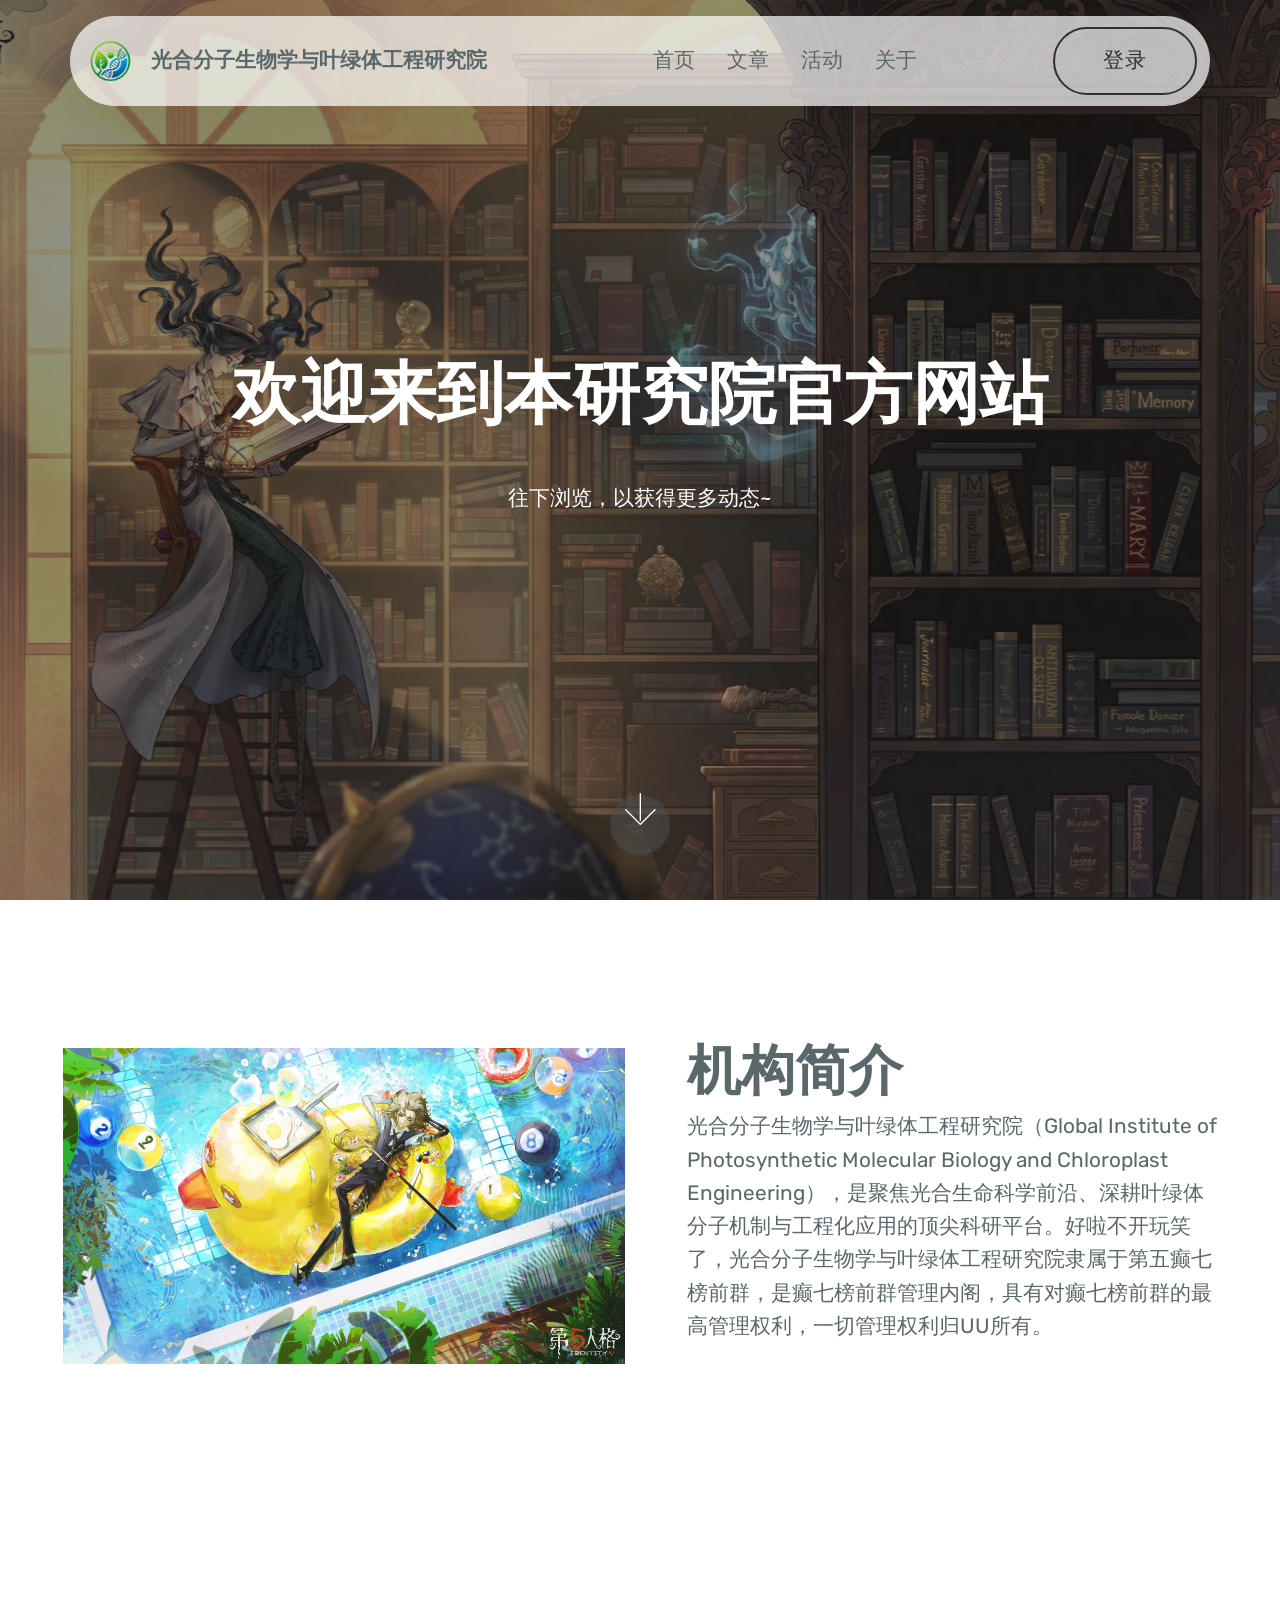
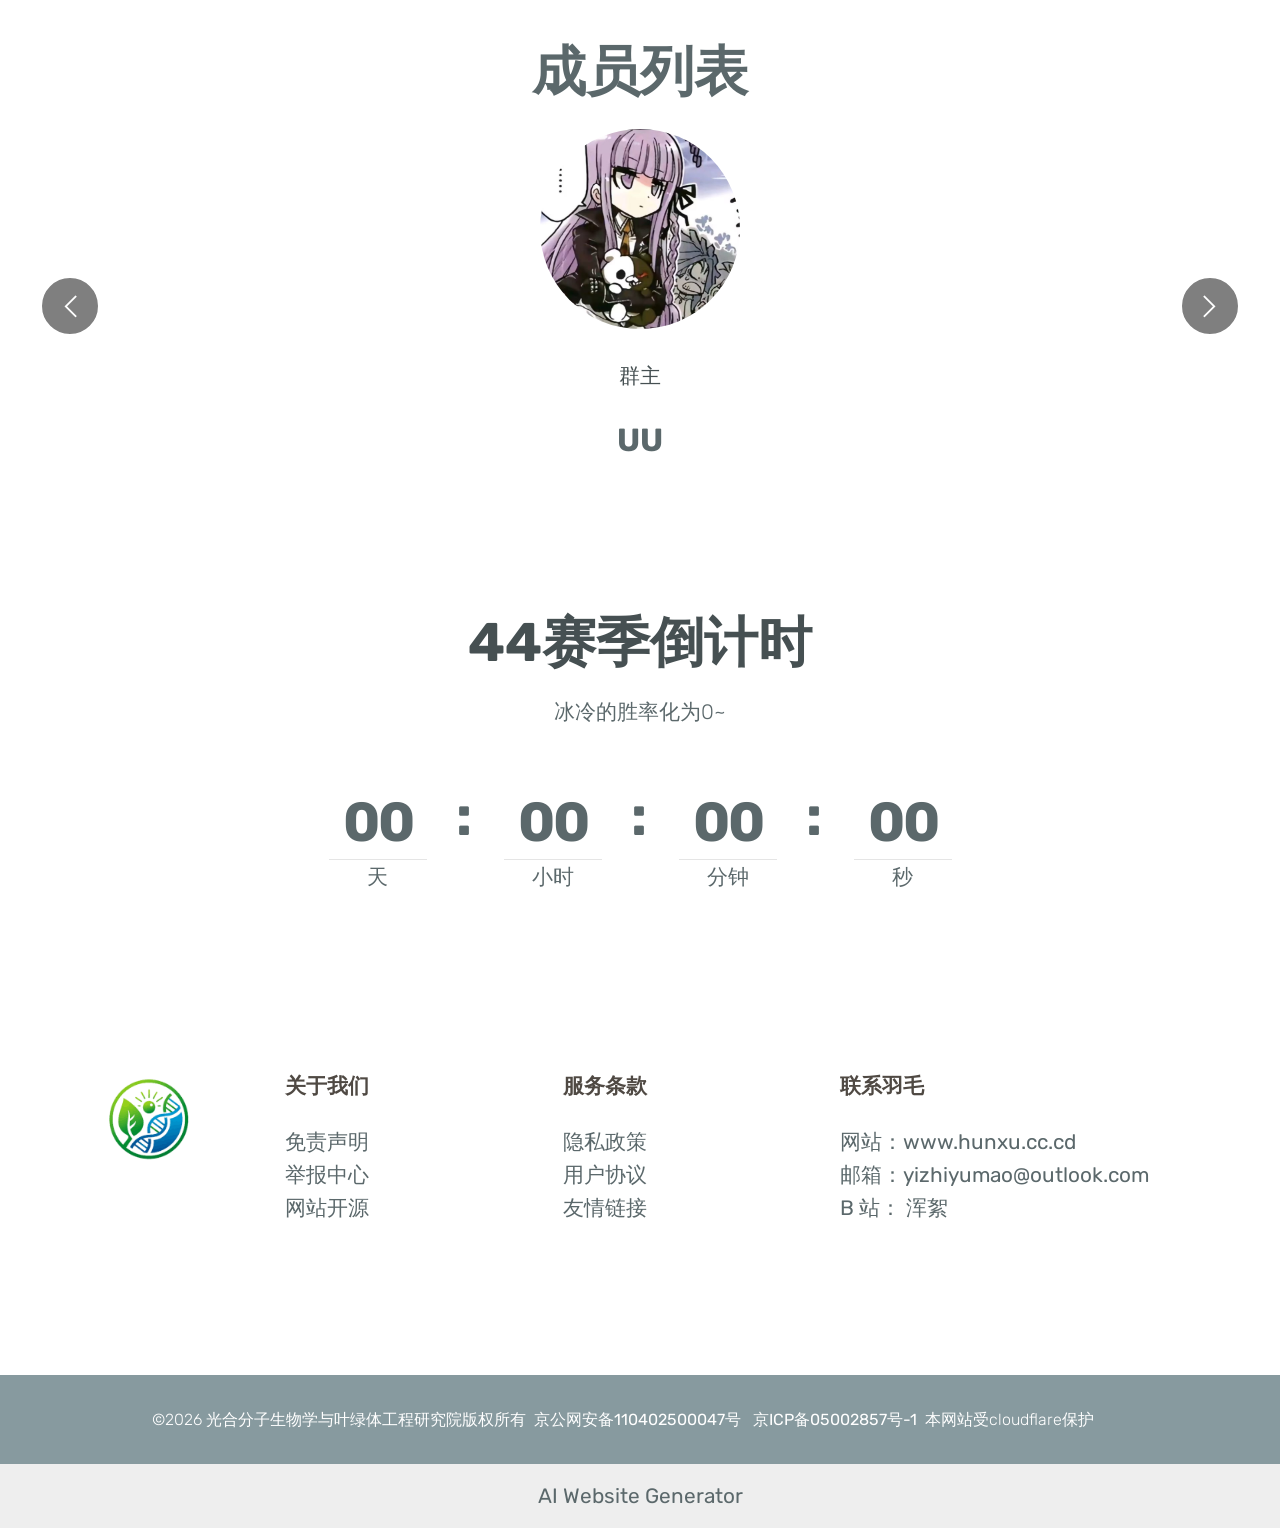
==== commit 8b7ef8bd: "Add files via upload" ====
--- a/index.html
+++ b/index.html
@@ -1,18 +1,18 @@
 <!DOCTYPE html>
 <html  >
 <head>
-  <!-- Site made with Mobirise Website Builder v6.0.1, https://mobirise.com -->
+  <!-- Site made with Mobirise Website Builder v6.1.12, https://mobirise.com -->
   <meta charset="UTF-8">
   <meta http-equiv="X-UA-Compatible" content="IE=edge">
-  <meta name="generator" content="Mobirise v6.0.1, mobirise.com">
+  <meta name="generator" content="Mobirise v6.1.12, mobirise.com">
   <meta name="viewport" content="width=device-width, initial-scale=1, minimum-scale=1">
   <link rel="shortcut icon" href="assets/images/vr2fhxzkksrmt0cy61a8z05644-preview-0-ezremove.png-128x125.png" type="image/x-icon">
   <meta name="description" content="光合分子生物学与叶绿体工程研究院官方网站">
   
   
   <title>光合分子生物学与叶绿体工程研究院</title>
+  <link rel="stylesheet" href="assets/web/assets/mobirise-icons/mobirise-icons.css">
   <link rel="stylesheet" href="assets/web/assets/mobirise-icons2/mobirise2.css">
-  <link rel="stylesheet" href="assets/web/assets/mobirise-icons/mobirise-icons.css">
   <link rel="stylesheet" href="assets/bootstrap/css/bootstrap.min.css">
   <link rel="stylesheet" href="assets/bootstrap/css/bootstrap-grid.min.css">
   <link rel="stylesheet" href="assets/bootstrap/css/bootstrap-reboot.min.css">
@@ -22,7 +22,7 @@
   <link rel="stylesheet" href="assets/theme/css/style.css">
   <link rel="preload" href="https://fonts.googleapis.com/css?family=Rubik:300,300i,400,400i,500,500i,700,700i,900,900i&display=swap" as="style" onload="this.onload=null;this.rel='stylesheet'">
   <noscript><link rel="stylesheet" href="https://fonts.googleapis.com/css?family=Rubik:300,300i,400,400i,500,500i,700,700i,900,900i&display=swap"></noscript>
-  <link rel="preload" as="style" href="assets/mobirise/css/mbr-additional.css?v=0T1Dtd"><link rel="stylesheet" href="assets/mobirise/css/mbr-additional.css?v=0T1Dtd" type="text/css">
+  <link rel="preload" as="style" href="assets/mobirise/css/mbr-additional.css?v=xwULiX"><link rel="stylesheet" href="assets/mobirise/css/mbr-additional.css?v=xwULiX" type="text/css">
 
   
   
@@ -53,15 +53,15 @@
 			</button>
 			<div class="collapse navbar-collapse" id="navbarSupportedContent">
 				<ul class="navbar-nav nav-dropdown" data-app-modern-menu="true"><li class="nav-item">
-						<a class="nav-link link text-primary display-7" href="index.html#header4-h">首页</a>
+						<a class="nav-link link text-primary display-7" href="index.html#header2-s">首页</a>
 					</li>
 					<li class="nav-item">
 						<a class="nav-link link text-primary display-7" href="index.html#features17-21" aria-expanded="false">文章</a>
 					</li>
 					<li class="nav-item"><a class="nav-link link text-primary display-7" href="index.html#countdown1-1u">活动</a></li><li class="nav-item">
-						<a class="nav-link link text-primary display-7" href="index.html#content6-2h">关于</a>
+						<a class="nav-link link text-primary display-7" href="index.html#footer3-z">关于</a>
 					</li></ul>
-				<div class="navbar-buttons mbr-section-btn"><a class="btn btn-primary-outline display-7" href="yumao.html#image3-1k" target="_blank">登录</a></div>
+				<div class="navbar-buttons mbr-section-btn"><a class="btn btn-primary-outline display-7" href="https://dwrg666.mobirisesite.com/signin.html">登录</a></div>
 			</div>
 		</div>
 	</nav>
@@ -100,17 +100,138 @@
             <div class="row align-items-center">
                 <div class="col-12 col-lg-6">
                     <div class="image-wrapper">
-                        <a href="index.html#top" target="_blank"><img src="assets/images/image.png-650x366.png" alt="光合分子生物学与叶绿体工程研究院"></a>
+                        <a href="index.html#top" target="_blank"><img src="assets/images/e7ab8be5a48f-1111x625.webp" alt="光合分子生物学与叶绿体工程研究院"></a>
                     </div>
                 </div>
                 <div class="col-12 col-lg">
                     <div class="text-wrapper">
                         <h6 class="card-title mbr-fonts-style display-2"><strong>机构简介</strong></h6>
-                        <p class="mbr-text mbr-fonts-style mb-4 display-7">光合分子生物学与叶绿体工程研究院（Global Institute of Photosynthetic Molecular Biology and Chloroplast Engineering），是聚焦光合生命科学前沿、深耕叶绿体分子机制与工程化应用的顶尖科研平台。我们以「解码光合奥秘，构筑绿色未来」为使命，汇聚全球光合领域科研力量，致力于突破叶绿体结构功能解析、光合能量转化、叶绿体基因工程等核心技术，推动生命科学与绿色能源领域的创新发展，打造国际一流的光合科学研究高地。</p>
+                        <p class="mbr-text mbr-fonts-style mb-4 display-7">光合分子生物学与叶绿体工程研究院（Global Institute of Photosynthetic Molecular Biology and Chloroplast Engineering），是聚焦光合生命科学前沿、深耕叶绿体分子机制与工程化应用的顶尖科研平台。好啦不开玩笑了，光合分子生物学与叶绿体工程研究院隶属于第五癫七榜前群，是癫七榜前群管理内阁，具有对癫七榜前群的最高管理权利，一切管理权利归UU所有。</p>
                         
                     </div>
                 </div>
             </div>
+        </div>
+    </div>
+</section>
+
+<section class="people5 mbr-embla cid-vl1UQbGyqB" id="people5-2z">
+
+    
+
+    
+    
+
+    <div class="position-relative text-center">
+        <h3 class="mb-4 mbr-fonts-style mbr-section-title display-2"><strong>成员列表</strong></h3>
+
+        <div class="embla" data-skip-snaps="true" data-align="center" data-loop="true" data-auto-play="true" data-auto-play-interval="7" data-draggable="true">
+            <div class="embla__viewport container-fluid">
+                <div class="embla__container">
+                    <div class="embla__slide slider-image item active" style="margin-left: 7rem; margin-right: 7rem;">
+                        <div class="user">
+                            <div class="user_image">
+                                <div class="item-wrapper position-relative">
+                                    <img src="assets/images/b1953a81ce824be53e3644f634b9482a-600x601.webp" alt="uu" data-slide-to="0" data-bs-slide-to="0">
+                                </div>
+                            </div>
+                            <div class="user_text mb-4">
+                                <p class="mbr-fonts-style display-7">群主</p>
+                            </div>
+                            <div class="user_name mbr-fonts-style mb-2 display-5"><strong>UU</strong></div>
+                            
+                        </div>
+                    </div><div class="embla__slide slider-image item" style="margin-left: 7rem; margin-right: 7rem;">
+                        <div class="user">
+                            <div class="user_image">
+                                <div class="item-wrapper position-relative">
+                                    <img src="assets/images/e6b7bbe58aa0e7bebde6af9be5ad97e4bd93-128x128.webp" alt="羽毛" data-slide-to="1" data-bs-slide-to="1">
+                                </div>
+                            </div>
+                            <div class="user_text mb-4">
+                                <p class="mbr-fonts-style display-7">管理员</p>
+                            </div>
+                            <div class="user_name mbr-fonts-style mb-2 display-5"><strong>羽毛</strong></div>
+                            
+                        </div>
+                    </div>
+                    <div class="embla__slide slider-image item" style="margin-left: 7rem; margin-right: 7rem;">
+                        <div class="user">
+                            <div class="user_image">
+                                <div class="item-wrapper position-relative">
+                                    <img src="assets/images/46dc654695b164dbf0760277701fb401-600x600.webp" alt="栗子" data-slide-to="2" data-bs-slide-to="2">
+                                </div>
+                            </div>
+                            <div class="user_text mb-4">
+                                <p class="mbr-fonts-style display-7">管理员</p>
+                            </div>
+                            <div class="user_name mbr-fonts-style mb-2 display-5"><strong>栗子</strong></div>
+                            
+                        </div>
+                    </div>
+                    <div class="embla__slide slider-image item" style="margin-left: 7rem; margin-right: 7rem;">
+                        <div class="user">
+                            <div class="user_image">
+                                <div class="item-wrapper position-relative">
+                                    <img src="assets/images/f47a09e4fa1d5cc214bbc6aca4767917-720-600x600.webp" alt="厂勾" data-slide-to="3" data-bs-slide-to="3">
+                                </div>
+                            </div>
+                            <div class="user_text mb-4">
+                                <p class="mbr-fonts-style display-7">管理员</p>
+                            </div>
+                            <div class="user_name mbr-fonts-style mb-2 display-5"><strong>厂勾</strong></div>
+                            
+                        </div>
+                    </div><div class="embla__slide slider-image item" style="margin-left: 7rem; margin-right: 7rem;">
+                        <div class="user">
+                            <div class="user_image">
+                                <div class="item-wrapper position-relative">
+                                    <img src="assets/images/d2eeeebfc4df7b9973e12be4be7ee331-600x600.webp" alt="uu" data-slide-to="4" data-bs-slide-to="4">
+                                </div>
+                            </div>
+                            <div class="user_text mb-4">
+                                <p class="mbr-fonts-style display-7">成员</p>
+                            </div>
+                            <div class="user_name mbr-fonts-style mb-2 display-5"><strong>小黎</strong></div>
+                            
+                        </div>
+                    </div><div class="embla__slide slider-image item" style="margin-left: 7rem; margin-right: 7rem;">
+                        <div class="user">
+                            <div class="user_image">
+                                <div class="item-wrapper position-relative">
+                                    <img src="assets/images/e5aa9be5aa9b1-600x600.webp" alt="媛媛" data-slide-to="5" data-bs-slide-to="5">
+                                </div>
+                            </div>
+                            <div class="user_text mb-4">
+                                <p class="mbr-fonts-style display-7">成员</p>
+                            </div>
+                            <div class="user_name mbr-fonts-style mb-2 display-5"><strong>媛媛</strong></div>
+                            
+                        </div>
+                    </div><div class="embla__slide slider-image item" style="margin-left: 7rem; margin-right: 7rem;">
+                        <div class="user">
+                            <div class="user_image">
+                                <div class="item-wrapper position-relative">
+                                    <img src="assets/images/7401b1021b51055eb01d96a17bf1fe59-600x602.webp" alt="李子" data-slide-to="6" data-bs-slide-to="6">
+                                </div>
+                            </div>
+                            <div class="user_text mb-4">
+                                <p class="mbr-fonts-style display-7">成员</p>
+                            </div>
+                            <div class="user_name mbr-fonts-style mb-2 display-5"><strong>李子</strong></div>
+                            
+                        </div>
+                    </div>
+                </div>
+            </div>
+            <button class="embla__button embla__button--prev">
+                <span class="mobi-mbri mobi-mbri-arrow-prev mbr-iconfont" aria-hidden="true"></span>
+                <span class="sr-only visually-hidden">Previous</span>
+            </button>
+            <button class="embla__button embla__button--next">
+                <span class="mobi-mbri mobi-mbri-arrow-next mbr-iconfont" aria-hidden="true"></span>
+                <span class="sr-only visually-hidden">Next</span>
+            </button>
         </div>
     </div>
 </section>
@@ -134,112 +255,6 @@
     </div>
 </section>
 
-<section class="list1 cid-vjQOwAkhiE" id="list01-2r">	
-    
-	
-	<div class="container">
-		<div class="row justify-content-center">
-			<div class="col-12 col-md-12 col-lg-10 m-auto">
-				<div class="content">
-					<div class="row justify-content-center mb-5">
-						<div class="col-12 content-head">
-							<div class="mbr-section-head">
-								<h4 class="mbr-section-title mbr-fonts-style align-center mb-0 display-2"><strong>问题清单</strong></h4>
-								
-							</div>
-						</div>
-					</div>
-					<div id="bootstrap-accordion_4" class="panel-group accordionStyles accordion" role="tablist" aria-multiselectable="true">
-						<div class="card">
-							<div class="card-header" role="tab" id="headingOne">
-								<a role="button" class="panel-title collapsed" data-toggle="collapse" data-bs-toggle="collapse" data-core="" href="#collapse1_4" aria-expanded="false" aria-controls="collapse1">
-									<h6 class="panel-title-edit mbr-semibold mbr-fonts-style mb-0 display-5"><strong>我们到底是什么？</strong></h6>
-									<span class="sign mbr-iconfont mobi-mbri-arrow-down"></span>
-								</a>
-							</div>
-							<div id="collapse1_4" class="panel-collapse noScroll collapse" role="tabpanel" aria-labelledby="headingOne" data-parent="#bootstrap-accordion_4" data-bs-parent="#accordion">
-								<div class="panel-body">
-									<p class="mbr-fonts-style panel-text display-7">嗯，大概就是一群打第五的wcn凑一起组的一个组织</p>
-								</div>
-							</div>
-						</div>
-						<div class="card">
-							<div class="card-header" role="tab" id="headingOne">
-								<a role="button" class="panel-title collapsed" data-toggle="collapse" data-bs-toggle="collapse" data-core="" href="#collapse2_4" aria-expanded="false" aria-controls="collapse2">
-									<h6 class="panel-title-edit mbr-semibold mbr-fonts-style mb-0 display-5"><strong>为什么建立机构</strong>?
-									</h6>
-									<span class="sign mbr-iconfont mobi-mbri-arrow-down"></span>
-								</a>
-							</div>
-							<div id="collapse2_4" class="panel-collapse noScroll collapse" role="tabpanel" aria-labelledby="headingOne" data-parent="#bootstrap-accordion_4" data-bs-parent="#accordion">
-								<div class="panel-body">
-									<p class="mbr-fonts-style panel-text display-7">呃呃呃，就是好玩，你别管</p>
-								</div>
-							</div>
-						</div>
-						<div class="card">
-							<div class="card-header" role="tab" id="headingOne">
-								<a role="button" class="panel-title collapsed" data-toggle="collapse" data-bs-toggle="collapse" data-core="" href="#collapse3_4" aria-expanded="false" aria-controls="collapse3">
-									<h6 class="panel-title-edit mbr-semibold mbr-fonts-style mb-0 display-5"><strong>会长是谁</strong>?
-									</h6>
-									<span class="sign mbr-iconfont mobi-mbri-arrow-down"></span>
-								</a>
-							</div>
-							<div id="collapse3_4" class="panel-collapse noScroll collapse" role="tabpanel" aria-labelledby="headingOne" data-parent="#bootstrap-accordion_4" data-bs-parent="#accordion">
-								<div class="panel-body">
-									<p class="mbr-fonts-style panel-text display-7">权威的UU大帝，不过羽毛是这个网站站长</p>
-								</div>
-							</div>
-						</div>
-						<div class="card">
-							<div class="card-header" role="tab" id="headingOne">
-								<a role="button" class="panel-title collapsed" data-toggle="collapse" data-bs-toggle="collapse" data-core="" href="#collapse4_4" aria-expanded="false" aria-controls="collapse4">
-									<h6 class="panel-title-edit mbr-semibold mbr-fonts-style mb-0 display-5"><strong>你们多大</strong>?
-									</h6>
-									<span class="sign mbr-iconfont mobi-mbri-arrow-down"></span>
-								</a>
-							</div>
-							<div id="collapse4_4" class="panel-collapse noScroll collapse" role="tabpanel" aria-labelledby="headingOne" data-parent="#bootstrap-accordion_4" data-bs-parent="#accordion">
-								<div class="panel-body">
-									<p class="mbr-fonts-style panel-text display-7">大概就是14岁,15岁,16岁这样子</p>
-								</div>
-							</div>
-						</div>
-						<div class="card">
-							<div class="card-header" role="tab" id="headingOne">
-								<a role="button" class="panel-title collapsed" data-toggle="collapse" data-bs-toggle="collapse" data-core="" href="#collapse5_4" aria-expanded="false" aria-controls="collapse5">
-									<h6 class="panel-title-edit mbr-semibold mbr-fonts-style mb-0 display-5"><strong>叶绿体打第五最厉害的是谁</strong>?
-									</h6>
-									<span class="sign mbr-iconfont mobi-mbri-arrow-down"></span>
-								</a>
-							</div>
-							<div id="collapse5_4" class="panel-collapse noScroll collapse" role="tabpanel" aria-labelledby="headingOne" data-parent="#bootstrap-accordion_4" data-bs-parent="#accordion">
-								<div class="panel-body">
-									<p class="mbr-fonts-style panel-text display-7">欧坤我们都很厉害啦啦啦，不过厂勾打到巅峰100星了，他厉害实至名归</p>
-								</div>
-							</div>
-						</div>
-						<div class="card">
-							<div class="card-header" role="tab" id="headingOne">
-								<a role="button" class="panel-title collapsed" data-toggle="collapse" data-bs-toggle="collapse" data-core="" href="#collapse6_4" aria-expanded="false" aria-controls="collapse6">
-									<h6 class="panel-title-edit mbr-semibold mbr-fonts-style mb-0 display-5"><strong>谁最忧郁</strong>?
-									</h6>
-									<span class="sign mbr-iconfont mobi-mbri-arrow-down"></span>
-								</a>
-							</div>
-							<div id="collapse6_4" class="panel-collapse noScroll collapse" role="tabpanel" aria-labelledby="headingOne" data-parent="#bootstrap-accordion_4" data-bs-parent="#accordion">
-								<div class="panel-body">
-									<p class="mbr-fonts-style panel-text display-7">栗子最忧郁不用解释</p>
-								</div>
-							</div>
-						</div>
-					</div>
-				</div>
-			</div>
-		</div>
-	</div>
-</section>
-
 <section class="footer3 cid-uG8d6Pg2Tj" id="footer3-z">
 
     
@@ -250,23 +265,23 @@
         <div class="media-container-row content">
             <div class="col-md-2 col-sm-4">
                 <div class="mb-3 img-logo">
-                    <a href="http://bszs.conac.cn/sitename?method=show&id=08D02A84B89B2FB3E053022819ACFCA1" target="_blank">
-                         <img src="assets/images/oip-c.jpg-192x192.jpg" alt="Mobirise">
+                    <a href="https://dwrg666.mobirisesite.com/" target="_blank">
+                         <img src="assets/images/vr2fhxzkksrmt0cy61a8z05644-preview-0-ezremove.png-128x125.png" alt="叶绿体">
                     </a>
                 </div>
                 <p class="mbr-fonts-style foot-logo display-7"></p>
             </div>
             <div class="col-md-3 col-sm-4">
                 <p class="mb-4 mbr-fonts-style foot-title display-7"><strong>关于我们</strong></p>
-                <p class="mbr-text mbr-links-column mbr-fonts-style display-7"><a href="wywm.html#step1-1g" class="text-info text-primary" target="_blank">免责声明</a><br><a href="https://www.12377.cn" class="text-info" target="_blank">举报中心</a><a href="https://www.12377.cn" class="text-info" target="_blank"><br></a><br><a href="https://www.12377.cn" class="text-info" target="_blank"><br></a><br></p>
+                <p class="mbr-text mbr-links-column mbr-fonts-style display-7"><a href="wywm.html#step1-1g" class="text-primary" target="_blank">免责声明</a><br><a href="https://www.12377.cn" class="text-primary" target="_blank">举报中心</a><br><a href="https://github.com/yelvti2/yelvti2.github.io" class="text-primary" target="_blank">网站开源</a><a href="https://www.12377.cn" class="text-info" target="_blank"><br></a><a href="https://www.12377.cn" class="text-info" target="_blank"><br></a><br><a href="https://www.12377.cn" class="text-info" target="_blank"><br></a><br></p>
             </div>
             <div class="col-md-3 col-sm-4">
                 <p class="mb-4 mbr-fonts-style foot-title display-7"><strong>服务条款</strong></p>
-                <p class="mbr-text mbr-fonts-style mbr-links-column display-7"><a href="wywm.html#step1-1h" class="text-info text-primary" target="_blank">隐私政策</a><br><a href="wywm.html#step1-1a" class="text-info text-primary" target="_blank">用户协议</a><br><br></p>
+                <p class="mbr-text mbr-fonts-style mbr-links-column display-7"><a href="wywm.html#step1-1h" class="text-primary" target="_blank">隐私政策</a><br><a href="wywm.html#step1-1a" class="text-primary" target="_blank">用户协议</a><br><a href="https://dwrg666.mobirisesite.com/" class="text-primary" target="_blank">友情链接</a></p>
             </div>
             <div class="col-md-4 col-sm-12">
-                <p class="mb-4 mbr-fonts-style foot-title display-7"><strong>联系站长</strong></p>
-                <p class="mbr-text form-text mbr-fonts-style display-7">邮箱：<a href="mailto:lantingguyou@126.com" class="text-info">lantingguyou@126.com</a><br>B站： <a href="https://space.bilibili.com/3546590050519867?spm_id_from=333.337.0.0" class="text-info" target="_blank">浑絮</a><br></p>
+                <p class="mb-4 mbr-fonts-style foot-title display-7"><strong>联系羽毛</strong></p>
+                <p class="mbr-text form-text mbr-fonts-style display-7">网站：<a href="https://ymwiki.mobirisesite.com/" class="text-primary" target="_blank">www.hunxu.cc.cd</a><a href="https://ymwiki.mobirisesite.com/" class="text-primary" target="_blank"><br></a>邮箱：<a href="mailto:yizhiyumao@outlook.com" class="text-primary">yizhiyumao@outlook.com</a><br>B 站： <a href="https://space.bilibili.com/3546590050519867?spm_id_from=333.337.0.0" class="text-primary" target="_blank">浑絮</a><br></p>
                 
 
             </div>
@@ -284,11 +299,11 @@
     <div class="container">
         <div class="media-container-row align-center mbr-white">
             <div class="col-12">
-                <p class="mbr-text mb-0 mbr-fonts-style display-4">&nbsp;&nbsp;©2026&nbsp;光合分子生物学与叶绿体工程研究院版权所有&nbsp; <a href="https://beian.mps.gov.cn/#/query/webSearch?code=110402500047" class="text-white" target="_blank">京公网安备110402500047号</a>&nbsp; &nbsp;<a href="https://beian.miit.gov.cn/" class="text-white" target="_blank">京ICP备05002857号-1</a>&nbsp; <a href="https://api.cas.cn/app/sitema/query/index.htm" class="text-white text-primary" target="_blank">网站标识码bm48000002</a><br></p>
-            </div>
-        </div>
-    </div>
-</section><section class="display-7" style="padding: 0;align-items: center;justify-content: center;flex-wrap: wrap;    align-content: center;display: flex;position: relative;height: 4rem;"><a href="https://mobiri.se/" style="flex: 1 1;height: 4rem;position: absolute;width: 100%;z-index: 1;"><img alt="" style="height: 4rem;" src="[data-uri]"></a><p style="margin: 0;text-align: center;" class="display-7">&#8204;</p><a style="z-index:1" href="https://mobirise.com/drag-drop-website-builder.html">Drag & Drop Website Builder</a></section><script src="assets/popper/popper.min.js"></script>  <script src="assets/web/assets/jquery/jquery.min.js"></script>  <script src="assets/bootstrap/js/bootstrap.min.js"></script>  <script src="assets/tether/tether.min.js"></script>  <script src="assets/smoothscroll/smooth-scroll.js"></script>  <script src="assets/dropdown/js/nav-dropdown.js"></script>  <script src="assets/dropdown/js/navbar-dropdown.js"></script>  <script src="assets/touchswipe/jquery.touch-swipe.min.js"></script>  <script src="assets/parallax/jarallax.min.js"></script>  <script src="assets/countdown/jquery.countdown.min.js"></script>  <script src="assets/mbr-switch-arrow/mbr-switch-arrow.js"></script>  <script src="assets/theme/js/script.js"></script>  <script src="assets/formoid/formoid.min.js"></script>  
+                <p class="mbr-text mb-0 mbr-fonts-style display-4">&nbsp; &nbsp; &nbsp; &nbsp; &nbsp; &nbsp; &nbsp;©2026&nbsp;光合分子生物学与叶绿体工程研究院版权所有&nbsp; <a href="https://beian.mps.gov.cn/#/query/webSearch?code=110402500047" class="text-white" target="_blank">京公网安备110402500047号</a>&nbsp; &nbsp;<a href="https://beian.miit.gov.cn/" class="text-white" target="_blank">京ICP备05002857号-1</a>&nbsp; 本网站受cloudflare保护<br></p>
+            </div>
+        </div>
+    </div>
+</section><section class="display-7" style="padding: 0;align-items: center;justify-content: center;flex-wrap: wrap;    align-content: center;display: flex;position: relative;height: 4rem;"><a href="https://mobiri.se/" style="flex: 1 1;height: 4rem;position: absolute;width: 100%;z-index: 1;"><img alt="" style="height: 4rem;" src="[data-uri]"></a><p style="margin: 0;text-align: center;" class="display-7">&#8204;</p><a style="z-index:1" href="https://mobirise.com/builder/ai-website-generator.html">AI Website Generator</a></section><script src="assets/popper/popper.min.js"></script>  <script src="assets/web/assets/jquery/jquery.min.js"></script>  <script src="assets/bootstrap/js/bootstrap.min.js"></script>  <script src="assets/tether/tether.min.js"></script>  <script src="assets/smoothscroll/smooth-scroll.js"></script>  <script src="assets/dropdown/js/nav-dropdown.js"></script>  <script src="assets/dropdown/js/navbar-dropdown.js"></script>  <script src="assets/touchswipe/jquery.touch-swipe.min.js"></script>  <script src="assets/parallax/jarallax.min.js"></script>  <script src="assets/embla/embla.min.js"></script>  <script src="assets/embla/script.js"></script>  <script src="assets/countdown/jquery.countdown.min.js"></script>  <script src="assets/theme/js/script.js"></script>  <script src="assets/formoid/formoid.min.js"></script>  
   
   
 </body>
--- a/assets/web/assets/mobirise-icons/mobirise-icons.css
+++ b/assets/web/assets/mobirise-icons/mobirise-icons.css
@@ -0,0 +1,478 @@
+@font-face {
+  font-family: 'MobiriseIcons';
+  src:  url('mobirise-icons.eot?spat4u');
+  src:  url('mobirise-icons.eot?spat4u#iefix') format('embedded-opentype'),
+    url('mobirise-icons.woff2?spat4u') format('woff2'),
+    url('mobirise-icons.woff?spat4u') format('woff'),
+    url('mobirise-icons.ttf?spat4u') format('truetype'),
+    url('mobirise-icons.svg?spat4u#MobiriseIcons') format('svg');
+  font-weight: normal;
+  font-style: normal;
+  font-display: swap;
+}
+
+[class^="mbri-"], [class*=" mbri-"] {
+  /* use !important to prevent issues with browser extensions that change fonts */
+  font-family: MobiriseIcons !important;
+  speak: none;
+  font-style: normal;
+  font-weight: normal;
+  font-variant: normal;
+  text-transform: none;
+  line-height: 1;
+
+  /* Better Font Rendering =========== */
+  -webkit-font-smoothing: antialiased;
+  -moz-osx-font-smoothing: grayscale;
+}
+
+.mbri-add-submenu:before {
+  content: "\e900";
+}
+.mbri-alert:before {
+  content: "\e901";
+}
+.mbri-align-center:before {
+  content: "\e902";
+}
+.mbri-align-justify:before {
+  content: "\e903";
+}
+.mbri-align-left:before {
+  content: "\e904";
+}
+.mbri-align-right:before {
+  content: "\e905";
+}
+.mbri-android:before {
+  content: "\e906";
+}
+.mbri-apple:before {
+  content: "\e907";
+}
+.mbri-arrow-down:before {
+  content: "\e908";
+}
+.mbri-arrow-next:before {
+  content: "\e909";
+}
+.mbri-arrow-prev:before {
+  content: "\e90a";
+}
+.mbri-arrow-up:before {
+  content: "\e90b";
+}
+.mbri-bold:before {
+  content: "\e90c";
+}
+.mbri-bookmark:before {
+  content: "\e90d";
+}
+.mbri-bootstrap:before {
+  content: "\e90e";
+}
+.mbri-briefcase:before {
+  content: "\e90f";
+}
+.mbri-browse:before {
+  content: "\e910";
+}
+.mbri-bulleted-list:before {
+  content: "\e911";
+}
+.mbri-calendar:before {
+  content: "\e912";
+}
+.mbri-camera:before {
+  content: "\e913";
+}
+.mbri-cart-add:before {
+  content: "\e914";
+}
+.mbri-cart-full:before {
+  content: "\e915";
+}
+.mbri-cash:before {
+  content: "\e916";
+}
+.mbri-change-style:before {
+  content: "\e917";
+}
+.mbri-chat:before {
+  content: "\e918";
+}
+.mbri-clock:before {
+  content: "\e919";
+}
+.mbri-close:before {
+  content: "\e91a";
+}
+.mbri-cloud:before {
+  content: "\e91b";
+}
+.mbri-code:before {
+  content: "\e91c";
+}
+.mbri-contact-form:before {
+  content: "\e91d";
+}
+.mbri-credit-card:before {
+  content: "\e91e";
+}
+.mbri-cursor-click:before {
+  content: "\e91f";
+}
+.mbri-cust-feedback:before {
+  content: "\e920";
+}
+.mbri-database:before {
+  content: "\e921";
+}
+.mbri-delivery:before {
+  content: "\e922";
+}
+.mbri-desktop:before {
+  content: "\e923";
+}
+.mbri-devices:before {
+  content: "\e924";
+}
+.mbri-down:before {
+  content: "\e925";
+}
+.mbri-download:before {
+  content: "\e989";
+}
+.mbri-drag-n-drop:before {
+  content: "\e927";
+}
+.mbri-drag-n-drop2:before {
+  content: "\e928";
+}
+.mbri-edit:before {
+  content: "\e929";
+}
+.mbri-edit2:before {
+  content: "\e92a";
+}
+.mbri-error:before {
+  content: "\e92b";
+}
+.mbri-extension:before {
+  content: "\e92c";
+}
+.mbri-features:before {
+  content: "\e92d";
+}
+.mbri-file:before {
+  content: "\e92e";
+}
+.mbri-flag:before {
+  content: "\e92f";
+}
+.mbri-folder:before {
+  content: "\e930";
+}
+.mbri-gift:before {
+  content: "\e931";
+}
+.mbri-github:before {
+  content: "\e932";
+}
+.mbri-globe:before {
+  content: "\e933";
+}
+.mbri-globe-2:before {
+  content: "\e934";
+}
+.mbri-growing-chart:before {
+  content: "\e935";
+}
+.mbri-hearth:before {
+  content: "\e936";
+}
+.mbri-help:before {
+  content: "\e937";
+}
+.mbri-home:before {
+  content: "\e938";
+}
+.mbri-hot-cup:before {
+  content: "\e939";
+}
+.mbri-idea:before {
+  content: "\e93a";
+}
+.mbri-image-gallery:before {
+  content: "\e93b";
+}
+.mbri-image-slider:before {
+  content: "\e93c";
+}
+.mbri-info:before {
+  content: "\e93d";
+}
+.mbri-italic:before {
+  content: "\e93e";
+}
+.mbri-key:before {
+  content: "\e93f";
+}
+.mbri-laptop:before {
+  content: "\e940";
+}
+.mbri-layers:before {
+  content: "\e941";
+}
+.mbri-left-right:before {
+  content: "\e942";
+}
+.mbri-left:before {
+  content: "\e943";
+}
+.mbri-letter:before {
+  content: "\e944";
+}
+.mbri-like:before {
+  content: "\e945";
+}
+.mbri-link:before {
+  content: "\e946";
+}
+.mbri-lock:before {
+  content: "\e947";
+}
+.mbri-login:before {
+  content: "\e948";
+}
+.mbri-logout:before {
+  content: "\e949";
+}
+.mbri-magic-stick:before {
+  content: "\e94a";
+}
+.mbri-map-pin:before {
+  content: "\e94b";
+}
+.mbri-menu:before {
+  content: "\e94c";
+}
+.mbri-mobile:before {
+  content: "\e94d";
+}
+.mbri-mobile2:before {
+  content: "\e94e";
+}
+.mbri-mobirise:before {
+  content: "\e94f";
+}
+.mbri-more-horizontal:before {
+  content: "\e950";
+}
+.mbri-more-vertical:before {
+  content: "\e951";
+}
+.mbri-music:before {
+  content: "\e952";
+}
+.mbri-new-file:before {
+  content: "\e953";
+}
+.mbri-numbered-list:before {
+  content: "\e954";
+}
+.mbri-opened-folder:before {
+  content: "\e955";
+}
+.mbri-pages:before {
+  content: "\e956";
+}
+.mbri-paper-plane:before {
+  content: "\e957";
+}
+.mbri-paperclip:before {
+  content: "\e958";
+}
+.mbri-photo:before {
+  content: "\e959";
+}
+.mbri-photos:before {
+  content: "\e95a";
+}
+.mbri-pin:before {
+  content: "\e95b";
+}
+.mbri-play:before {
+  content: "\e95c";
+}
+.mbri-plus:before {
+  content: "\e95d";
+}
+.mbri-preview:before {
+  content: "\e95e";
+}
+.mbri-print:before {
+  content: "\e95f";
+}
+.mbri-protect:before {
+  content: "\e960";
+}
+.mbri-question:before {
+  content: "\e961";
+}
+.mbri-quote-left:before {
+  content: "\e962";
+}
+.mbri-quote-right:before {
+  content: "\e963";
+}
+.mbri-refresh:before {
+  content: "\e964";
+}
+.mbri-responsive:before {
+  content: "\e965";
+}
+.mbri-right:before {
+  content: "\e966";
+}
+.mbri-rocket:before {
+  content: "\e967";
+}
+.mbri-sad-face:before {
+  content: "\e968";
+}
+.mbri-sale:before {
+  content: "\e969";
+}
+.mbri-save:before {
+  content: "\e96a";
+}
+.mbri-search:before {
+  content: "\e96b";
+}
+.mbri-setting:before {
+  content: "\e96c";
+}
+.mbri-setting2:before {
+  content: "\e96d";
+}
+.mbri-setting3:before {
+  content: "\e96e";
+}
+.mbri-share:before {
+  content: "\e96f";
+}
+.mbri-shopping-bag:before {
+  content: "\e970";
+}
+.mbri-shopping-basket:before {
+  content: "\e971";
+}
+.mbri-shopping-cart:before {
+  content: "\e972";
+}
+.mbri-sites:before {
+  content: "\e973";
+}
+.mbri-smile-face:before {
+  content: "\e974";
+}
+.mbri-speed:before {
+  content: "\e975";
+}
+.mbri-star:before {
+  content: "\e976";
+}
+.mbri-success:before {
+  content: "\e977";
+}
+.mbri-sun:before {
+  content: "\e978";
+}
+.mbri-sun2:before {
+  content: "\e979";
+}
+.mbri-tablet:before {
+  content: "\e97a";
+}
+.mbri-tablet-vertical:before {
+  content: "\e97b";
+}
+.mbri-target:before {
+  content: "\e97c";
+}
+.mbri-timer:before {
+  content: "\e97d";
+}
+.mbri-to-ftp:before {
+  content: "\e97e";
+}
+.mbri-to-local-drive:before {
+  content: "\e97f";
+}
+.mbri-touch-swipe:before {
+  content: "\e980";
+}
+.mbri-touch:before {
+  content: "\e981";
+}
+.mbri-trash:before {
+  content: "\e982";
+}
+.mbri-underline:before {
+  content: "\e983";
+}
+.mbri-unlink:before {
+  content: "\e984";
+}
+.mbri-unlock:before {
+  content: "\e985";
+}
+.mbri-up-down:before {
+  content: "\e986";
+}
+.mbri-up:before {
+  content: "\e987";
+}
+.mbri-update:before {
+  content: "\e988";
+}
+.mbri-upload:before {
+ content: "\e926"; 
+}
+.mbri-user:before {
+  content: "\e98a";
+}
+.mbri-user2:before {
+  content: "\e98b";
+}
+.mbri-users:before {
+  content: "\e98c";
+}
+.mbri-video:before {
+  content: "\e98d";
+}
+.mbri-video-play:before {
+  content: "\e98e";
+}
+.mbri-watch:before {
+  content: "\e98f";
+}
+.mbri-website-theme:before {
+  content: "\e990";
+}
+.mbri-wifi:before {
+  content: "\e991";
+}
+.mbri-windows:before {
+  content: "\e992";
+}
+.mbri-zoom-out:before {
+  content: "\e993";
+}
+.mbri-redo:before {
+  content: "\e994";
+}
+.mbri-undo:before {
+  content: "\e995";
+}
--- a/assets/web/assets/mobirise-icons2/mobirise2.css
+++ b/assets/web/assets/mobirise-icons2/mobirise2.css
@@ -0,0 +1,499 @@
+@font-face {
+  font-family: 'Moririse2';
+  font-display: swap;
+  src:  url('mobirise2.eot?f2bix4');
+  src:  url('mobirise2.eot?f2bix4#iefix') format('embedded-opentype'),
+    url('mobirise2.woff2?f2bix4') format('woff2'),
+    url('mobirise2.woff?f2bix4') format('woff'),
+    url('mobirise2.ttf?f2bix4') format('truetype'),
+    url('mobirise2.svg?f2bix4#mobirise2') format('svg');
+  font-weight: normal;
+  font-style: normal;
+}
+
+[class^="mobi-"], [class*=" mobi-"] {
+  /* use !important to prevent issues with browser extensions that change fonts */
+  font-family: 'Moririse2' !important;
+  speak: none;
+  font-style: normal;
+  font-weight: normal;
+  font-variant: normal;
+  text-transform: none;
+  line-height: 1;
+
+  /* Better Font Rendering =========== */
+  -webkit-font-smoothing: antialiased;
+  -moz-osx-font-smoothing: grayscale;
+}
+
+.mobi-mbri-add-submenu:before {
+  content: "\e900";
+}
+.mobi-mbri-alert:before {
+  content: "\e901";
+}
+.mobi-mbri-align-center:before {
+  content: "\e902";
+}
+.mobi-mbri-align-justify:before {
+  content: "\e903";
+}
+.mobi-mbri-align-left:before {
+  content: "\e904";
+}
+.mobi-mbri-align-right:before {
+  content: "\e905";
+}
+.mobi-mbri-android:before {
+  content: "\e906";
+}
+.mobi-mbri-apple:before {
+  content: "\e907";
+}
+.mobi-mbri-arrow-down:before {
+  content: "\e908";
+}
+.mobi-mbri-arrow-next:before {
+  content: "\e909";
+}
+.mobi-mbri-arrow-prev:before {
+  content: "\e90a";
+}
+.mobi-mbri-arrow-up:before {
+  content: "\e90b";
+}
+.mobi-mbri-bold:before {
+  content: "\e90c";
+}
+.mobi-mbri-bookmark:before {
+  content: "\e90d";
+}
+.mobi-mbri-bootstrap:before {
+  content: "\e90e";
+}
+.mobi-mbri-briefcase:before {
+  content: "\e90f";
+}
+.mobi-mbri-browse:before {
+  content: "\e910";
+}
+.mobi-mbri-bulleted-list:before {
+  content: "\e911";
+}
+.mobi-mbri-calendar:before {
+  content: "\e912";
+}
+.mobi-mbri-camera:before {
+  content: "\e913";
+}
+.mobi-mbri-cart-add:before {
+  content: "\e914";
+}
+.mobi-mbri-cart-full:before {
+  content: "\e915";
+}
+.mobi-mbri-cash:before {
+  content: "\e916";
+}
+.mobi-mbri-change-style:before {
+  content: "\e917";
+}
+.mobi-mbri-chat:before {
+  content: "\e918";
+}
+.mobi-mbri-clock:before {
+  content: "\e919";
+}
+.mobi-mbri-close:before {
+  content: "\e91a";
+}
+.mobi-mbri-cloud:before {
+  content: "\e91b";
+}
+.mobi-mbri-code:before {
+  content: "\e91c";
+}
+.mobi-mbri-contact-form:before {
+  content: "\e91d";
+}
+.mobi-mbri-credit-card:before {
+  content: "\e91e";
+}
+.mobi-mbri-cursor-click:before {
+  content: "\e91f";
+}
+.mobi-mbri-cust-feedback:before {
+  content: "\e920";
+}
+.mobi-mbri-database:before {
+  content: "\e921";
+}
+.mobi-mbri-delivery:before {
+  content: "\e922";
+}
+.mobi-mbri-desktop:before {
+  content: "\e923";
+}
+.mobi-mbri-devices:before {
+  content: "\e924";
+}
+.mobi-mbri-down:before {
+  content: "\e925";
+}
+.mobi-mbri-download-2:before {
+  content: "\e926";
+}
+.mobi-mbri-download:before {
+  content: "\e927";
+}
+.mobi-mbri-drag-n-drop-2:before {
+  content: "\e928";
+}
+.mobi-mbri-drag-n-drop:before {
+  content: "\e929";
+}
+.mobi-mbri-edit-2:before {
+  content: "\e92a";
+}
+.mobi-mbri-edit:before {
+  content: "\e92b";
+}
+.mobi-mbri-error:before {
+  content: "\e92c";
+}
+.mobi-mbri-extension:before {
+  content: "\e92d";
+}
+.mobi-mbri-features:before {
+  content: "\e92e";
+}
+.mobi-mbri-file:before {
+  content: "\e92f";
+}
+.mobi-mbri-flag:before {
+  content: "\e930";
+}
+.mobi-mbri-folder:before {
+  content: "\e931";
+}
+.mobi-mbri-gift:before {
+  content: "\e932";
+}
+.mobi-mbri-github:before {
+  content: "\e933";
+}
+.mobi-mbri-globe-2:before {
+  content: "\e934";
+}
+.mobi-mbri-globe:before {
+  content: "\e935";
+}
+.mobi-mbri-growing-chart:before {
+  content: "\e936";
+}
+.mobi-mbri-hearth:before {
+  content: "\e937";
+}
+.mobi-mbri-help:before {
+  content: "\e938";
+}
+.mobi-mbri-home:before {
+  content: "\e939";
+}
+.mobi-mbri-hot-cup:before {
+  content: "\e93a";
+}
+.mobi-mbri-idea:before {
+  content: "\e93b";
+}
+.mobi-mbri-image-gallery:before {
+  content: "\e93c";
+}
+.mobi-mbri-image-slider:before {
+  content: "\e93d";
+}
+.mobi-mbri-info:before {
+  content: "\e93e";
+}
+.mobi-mbri-italic:before {
+  content: "\e93f";
+}
+.mobi-mbri-key:before {
+  content: "\e940";
+}
+.mobi-mbri-laptop:before {
+  content: "\e941";
+}
+.mobi-mbri-layers:before {
+  content: "\e942";
+}
+.mobi-mbri-left-right:before {
+  content: "\e943";
+}
+.mobi-mbri-left:before {
+  content: "\e944";
+}
+.mobi-mbri-letter:before {
+  content: "\e945";
+}
+.mobi-mbri-like:before {
+  content: "\e946";
+}
+.mobi-mbri-link:before {
+  content: "\e947";
+}
+.mobi-mbri-lock:before {
+  content: "\e948";
+}
+.mobi-mbri-login:before {
+  content: "\e949";
+}
+.mobi-mbri-logout:before {
+  content: "\e94a";
+}
+.mobi-mbri-magic-stick:before {
+  content: "\e94b";
+}
+.mobi-mbri-map-pin:before {
+  content: "\e94c";
+}
+.mobi-mbri-menu:before {
+  content: "\e94d";
+}
+.mobi-mbri-mobile-2:before {
+  content: "\e94e";
+}
+.mobi-mbri-mobile-horizontal:before {
+  content: "\e94f";
+}
+.mobi-mbri-mobile:before {
+  content: "\e950";
+}
+.mobi-mbri-mobirise:before {
+  content: "\e951";
+}
+.mobi-mbri-more-horizontal:before {
+  content: "\e952";
+}
+.mobi-mbri-more-vertical:before {
+  content: "\e953";
+}
+.mobi-mbri-music:before {
+  content: "\e954";
+}
+.mobi-mbri-new-file:before {
+  content: "\e955";
+}
+.mobi-mbri-numbered-list:before {
+  content: "\e956";
+}
+.mobi-mbri-opened-folder:before {
+  content: "\e957";
+}
+.mobi-mbri-pages:before {
+  content: "\e958";
+}
+.mobi-mbri-paper-plane:before {
+  content: "\e959";
+}
+.mobi-mbri-paperclip:before {
+  content: "\e95a";
+}
+.mobi-mbri-phone:before {
+  content: "\e95b";
+}
+.mobi-mbri-photo:before {
+  content: "\e95c";
+}
+.mobi-mbri-photos:before {
+  content: "\e95d";
+}
+.mobi-mbri-pin:before {
+  content: "\e95e";
+}
+.mobi-mbri-play:before {
+  content: "\e95f";
+}
+.mobi-mbri-plus:before {
+  content: "\e960";
+}
+.mobi-mbri-preview:before {
+  content: "\e961";
+}
+.mobi-mbri-print:before {
+  content: "\e962";
+}
+.mobi-mbri-protect:before {
+  content: "\e963";
+}
+.mobi-mbri-question:before {
+  content: "\e964";
+}
+.mobi-mbri-quote-left:before {
+  content: "\e965";
+}
+.mobi-mbri-quote-right:before {
+  content: "\e966";
+}
+.mobi-mbri-redo:before {
+  content: "\e967";
+}
+.mobi-mbri-refresh:before {
+  content: "\e968";
+}
+.mobi-mbri-responsive-2:before {
+  content: "\e969";
+}
+.mobi-mbri-responsive:before {
+  content: "\e96a";
+}
+.mobi-mbri-right:before {
+  content: "\e96b";
+}
+.mobi-mbri-rocket:before {
+  content: "\e96c";
+}
+.mobi-mbri-sad-face:before {
+  content: "\e96d";
+}
+.mobi-mbri-sale:before {
+  content: "\e96e";
+}
+.mobi-mbri-save:before {
+  content: "\e96f";
+}
+.mobi-mbri-search:before {
+  content: "\e970";
+}
+.mobi-mbri-setting-2:before {
+  content: "\e971";
+}
+.mobi-mbri-setting-3:before {
+  content: "\e972";
+}
+.mobi-mbri-setting:before {
+  content: "\e973";
+}
+.mobi-mbri-share:before {
+  content: "\e974";
+}
+.mobi-mbri-shopping-bag:before {
+  content: "\e975";
+}
+.mobi-mbri-shopping-basket:before {
+  content: "\e976";
+}
+.mobi-mbri-shopping-cart:before {
+  content: "\e977";
+}
+.mobi-mbri-sites:before {
+  content: "\e978";
+}
+.mobi-mbri-smile-face:before {
+  content: "\e979";
+}
+.mobi-mbri-speed:before {
+  content: "\e97a";
+}
+.mobi-mbri-star:before {
+  content: "\e97b";
+}
+.mobi-mbri-success:before {
+  content: "\e97c";
+}
+.mobi-mbri-sun:before {
+  content: "\e97d";
+}
+.mobi-mbri-sun2:before {
+  content: "\e97e";
+}
+.mobi-mbri-tablet-vertical:before {
+  content: "\e97f";
+}
+.mobi-mbri-tablet:before {
+  content: "\e980";
+}
+.mobi-mbri-target:before {
+  content: "\e981";
+}
+.mobi-mbri-timer:before {
+  content: "\e982";
+}
+.mobi-mbri-to-ftp:before {
+  content: "\e983";
+}
+.mobi-mbri-to-local-drive:before {
+  content: "\e984";
+}
+.mobi-mbri-touch-swipe:before {
+  content: "\e985";
+}
+.mobi-mbri-touch:before {
+  content: "\e986";
+}
+.mobi-mbri-trash:before {
+  content: "\e987";
+}
+.mobi-mbri-underline:before {
+  content: "\e988";
+}
+.mobi-mbri-undo:before {
+  content: "\e989";
+}
+.mobi-mbri-unlink:before {
+  content: "\e98a";
+}
+.mobi-mbri-unlock:before {
+  content: "\e98b";
+}
+.mobi-mbri-up-down:before {
+  content: "\e98c";
+}
+.mobi-mbri-up:before {
+  content: "\e98d";
+}
+.mobi-mbri-update:before {
+  content: "\e98e";
+}
+.mobi-mbri-upload-2:before {
+  content: "\e98f";
+}
+.mobi-mbri-upload:before {
+  content: "\e990";
+}
+.mobi-mbri-user-2:before {
+  content: "\e991";
+}
+.mobi-mbri-user:before {
+  content: "\e992";
+}
+.mobi-mbri-users:before {
+  content: "\e993";
+}
+.mobi-mbri-video-play:before {
+  content: "\e994";
+}
+.mobi-mbri-video:before {
+  content: "\e995";
+}
+.mobi-mbri-watch:before {
+  content: "\e996";
+}
+.mobi-mbri-website-theme-2:before {
+  content: "\e997";
+}
+.mobi-mbri-website-theme:before {
+  content: "\e998";
+}
+.mobi-mbri-wifi:before {
+  content: "\e999";
+}
+.mobi-mbri-windows:before {
+  content: "\e99a";
+}
+.mobi-mbri-zoom-in:before {
+  content: "\e99b";
+}
+.mobi-mbri-zoom-out:before {
+  content: "\e99c";
+}
--- a/assets/mobirise/css/mbr-additional.css
+++ b/assets/mobirise/css/mbr-additional.css
@@ -800,7 +800,7 @@
   height: 90px;
   padding: 0.5rem 0.6rem 0.5rem 1rem;
   flex-wrap: nowrap;
-  background: rgba(255, 255, 255, 0.8) !important;
+  background: rgba(255, 255, 255, 0.7) !important;
   left: 0;
   right: 0;
   -webkit-box-pack: justify;
@@ -841,7 +841,7 @@
   transition: 0.3s all !important;
   min-width: auto;
   background: #ffffff;
-  background: rgba(255, 255, 255, 0.8) !important;
+  background: rgba(255, 255, 255, 0.7) !important;
 }
 .cid-uEL78Du2ur .nav-item:focus,
 .cid-uEL78Du2ur .nav-link:focus {
@@ -1169,8 +1169,8 @@
     border-radius: 1.5rem;
     background: #ffffff;
     opacity: 1;
-    border-color: rgba(255, 255, 255, 0.8) !important;
-    background: rgba(255, 255, 255, 0.8) !important;
+    border-color: rgba(255, 255, 255, 0.7) !important;
+    background: rgba(255, 255, 255, 0.7) !important;
     backdrop-filter: blur(8px);
   }
   .cid-uEL78Du2ur .navbar-nav .nav-item .nav-link::after {
@@ -1235,7 +1235,7 @@
   }
 }
 .cid-uFzHqeNHWe {
-  background-image: url("../../../assets/images/image.png-1040x585.png");
+  background-image: url("../../../assets/images/e7a791e5aea4-1920x1054.webp");
 }
 .cid-uHtK2E7dHL {
   padding-top: 4rem;
@@ -1290,6 +1290,133 @@
 .cid-uHtK2E7dHL .mbr-text,
 .cid-uHtK2E7dHL .mbr-section-btn {
   color: #5b686b;
+}
+.cid-vl1UQbGyqB {
+  padding-top: 6rem;
+  padding-bottom: 3rem;
+  background-color: #ffffff;
+}
+.cid-vl1UQbGyqB .mbr-fallback-image.disabled {
+  display: none;
+}
+.cid-vl1UQbGyqB .mbr-fallback-image {
+  display: block;
+  background-size: cover;
+  background-position: center center;
+  width: 100%;
+  height: 100%;
+  position: absolute;
+  top: 0;
+}
+.cid-vl1UQbGyqB .embla__slide {
+  display: flex;
+  justify-content: center;
+  position: relative;
+  min-width: 570px;
+  max-width: 570px;
+}
+@media (max-width: 768px) {
+  .cid-vl1UQbGyqB .embla__slide {
+    min-width: 70%;
+    max-width: initial;
+    margin-left: 1rem !important;
+    margin-right: 1rem !important;
+  }
+}
+.cid-vl1UQbGyqB .embla__button--next,
+.cid-vl1UQbGyqB .embla__button--prev {
+  display: flex;
+}
+.cid-vl1UQbGyqB .embla__button {
+  top: 50%;
+  width: 60px;
+  height: 60px;
+  margin-top: -1.5rem;
+  font-size: 22px;
+  background-color: rgba(0, 0, 0, 0.5);
+  color: #fff;
+  border: 2px solid #fff;
+  border-radius: 50%;
+  transition: all 0.3s;
+  position: absolute;
+  display: flex;
+  justify-content: center;
+  align-items: center;
+}
+.cid-vl1UQbGyqB .embla__button:disabled {
+  cursor: default;
+  display: none;
+}
+.cid-vl1UQbGyqB .embla__button:hover {
+  background: #000;
+  color: rgba(255, 255, 255, 0.5);
+}
+.cid-vl1UQbGyqB .embla__button.embla__button--prev {
+  left: 0;
+  margin-left: 2.5rem;
+}
+.cid-vl1UQbGyqB .embla__button.embla__button--next {
+  right: 0;
+  margin-right: 2.5rem;
+}
+@media (max-width: 768px) {
+  .cid-vl1UQbGyqB .embla__button {
+    top: auto;
+  }
+}
+.cid-vl1UQbGyqB .user_image {
+  width: 200px;
+  height: 200px;
+  margin-bottom: 1.6rem;
+  overflow: hidden;
+  border-radius: 50%;
+  margin: 0 auto 2rem auto;
+}
+.cid-vl1UQbGyqB .user_image .item-wrapper {
+  width: 200px;
+  height: 200px;
+}
+.cid-vl1UQbGyqB .user_image img {
+  width: 100%;
+  min-width: 100%;
+  min-height: 100%;
+  object-fit: cover;
+}
+@media (max-width: 230px) {
+  .cid-vl1UQbGyqB .user_image {
+    width: 100%;
+    height: auto;
+  }
+}
+.cid-vl1UQbGyqB .embla {
+  position: relative;
+  width: 100%;
+}
+.cid-vl1UQbGyqB .embla__viewport {
+  overflow: hidden;
+  width: 100%;
+}
+.cid-vl1UQbGyqB .embla__viewport.is-draggable {
+  cursor: grab;
+}
+.cid-vl1UQbGyqB .embla__viewport.is-dragging {
+  cursor: grabbing;
+}
+.cid-vl1UQbGyqB .embla__container {
+  display: flex;
+  user-select: none;
+  -webkit-touch-callout: none;
+  -khtml-user-select: none;
+  -webkit-tap-highlight-color: transparent;
+}
+.cid-vl1UQbGyqB .mbr-section-title {
+  color: #5b686b;
+}
+.cid-vl1UQbGyqB .user_name {
+  color: #5b686b;
+}
+.cid-vl1UQbGyqB .user_text {
+  color: #465052;
 }
 .cid-uGnxId0BdF {
   padding-top: 90px;
@@ -1383,104 +1510,13 @@
 .cid-uGnxId0BdF H2 {
   color: #465052;
 }
-.cid-vjQOwAkhiE {
-  padding-top: 6rem;
-  padding-bottom: 6rem;
+.cid-uG8d6Pg2Tj {
+  padding-top: 75px;
+  padding-bottom: 0px;
   background-color: #ffffff;
 }
-.cid-vjQOwAkhiE .mbr-iconfont {
-  font-size: 1.2rem !important;
-  font-family: 'Moririse2' !important;
-  color: white;
-  transition: all 0.3s;
-  transform: rotate(180deg);
-  padding-left: 0.5rem;
-}
-.cid-vjQOwAkhiE .panel-group {
-  border: none;
-}
-.cid-vjQOwAkhiE .card-header {
-  padding: 0rem;
-}
-@media (max-width: 767px) {
-  .cid-vjQOwAkhiE .card-header {
-    padding: 0rem;
-  }
-}
-.cid-vjQOwAkhiE .panel-body {
-  padding: 0rem;
-  padding-bottom: 0.5rem;
-  margin-top: 1rem;
-}
-.cid-vjQOwAkhiE .img-col {
-  padding: 0;
-}
-.cid-vjQOwAkhiE .img-item {
-  height: 100%;
-}
-.cid-vjQOwAkhiE img {
-  height: 100%;
-  object-fit: cover;
-}
-.cid-vjQOwAkhiE .collapsed span {
-  transform: rotate(0deg);
-}
-.cid-vjQOwAkhiE .panel-title {
-  display: flex;
-  align-items: center;
-  justify-content: space-between;
-}
-.cid-vjQOwAkhiE p {
-  margin-bottom: 0.3rem;
-}
-.cid-vjQOwAkhiE .panel-title-edit {
-  color: #000000;
-}
-.cid-vjQOwAkhiE .card .card-header {
-  background-color: transparent;
-  margin-bottom: 0;
-  border: 0;
-  border-radius: 2rem;
-}
-.cid-vjQOwAkhiE .card {
-  background: #ffffff;
-  padding: 2.25rem;
-  margin-bottom: 1rem;
-}
-@media (max-width: 767px) {
-  .cid-vjQOwAkhiE .card {
-    padding: 2rem 1.5rem;
-    margin-bottom: 1rem;
-  }
-}
-@media (min-width: 992px) and (max-width: 1200px) {
-  .cid-vjQOwAkhiE .card {
-    margin-bottom: 1rem;
-    padding: 2rem 1.5rem;
-  }
-}
-.cid-vjQOwAkhiE .panel-text {
+.cid-uG8d6Pg2Tj .form-text {
   color: #5b686b;
-}
-.cid-vjQOwAkhiE .mbr-section-title {
-  text-align: center;
-  color: #465052;
-}
-.cid-vjQOwAkhiE .mbr-section-subtitle {
-  color: #000000;
-  text-align: center;
-}
-.cid-vjQOwAkhiE .panel-title-edit,
-.cid-vjQOwAkhiE .mbr-iconfont {
-  color: #5b686b;
-}
-.cid-uG8d6Pg2Tj {
-  padding-top: 60px;
-  padding-bottom: 30px;
-  background-color: #ffffff;
-}
-.cid-uG8d6Pg2Tj .form-text {
-  color: #82786e;
 }
 @media (max-width: 767px) {
   .cid-uG8d6Pg2Tj .content {
@@ -1589,46 +1625,6 @@
 .cid-uEL0j9SiN2 .media-container-row .mbr-text {
   text-align: left;
 }
-.cid-uGaanptBbO {
-  padding-top: 7rem;
-  padding-bottom: 6rem;
-  background-color: #ffffff;
-}
-.cid-uGaanptBbO .mbr-fallback-image.disabled {
-  display: none;
-}
-.cid-uGaanptBbO .mbr-fallback-image {
-  display: block;
-  background-size: cover;
-  background-position: center center;
-  width: 100%;
-  height: 100%;
-  position: absolute;
-  top: 0;
-}
-@media (max-width: 991px) {
-  .cid-uGaanptBbO .image-wrapper {
-    margin-bottom: 1rem;
-  }
-}
-.cid-uGaanptBbO .row {
-  flex-direction: row-reverse;
-}
-.cid-uGaanptBbO img {
-  width: 100%;
-}
-.cid-uGaanptBbO .mbr-description {
-  color: #4f4943;
-}
-.cid-uEL0j9SiN2 {
-  padding-top: 2rem;
-  padding-bottom: 2rem;
-  background-color: #879a9f;
-  overflow: hidden;
-}
-.cid-uEL0j9SiN2 .media-container-row .mbr-text {
-  text-align: left;
-}
 .cid-uG9Un975F1 {
   padding-top: 90px;
   padding-bottom: 90px;
--- a/assets/mobirise/css/mbr-additional.css
+++ b/assets/mobirise/css/mbr-additional.css
@@ -800,7 +800,7 @@
   height: 90px;
   padding: 0.5rem 0.6rem 0.5rem 1rem;
   flex-wrap: nowrap;
-  background: rgba(255, 255, 255, 0.8) !important;
+  background: rgba(255, 255, 255, 0.7) !important;
   left: 0;
   right: 0;
   -webkit-box-pack: justify;
@@ -841,7 +841,7 @@
   transition: 0.3s all !important;
   min-width: auto;
   background: #ffffff;
-  background: rgba(255, 255, 255, 0.8) !important;
+  background: rgba(255, 255, 255, 0.7) !important;
 }
 .cid-uEL78Du2ur .nav-item:focus,
 .cid-uEL78Du2ur .nav-link:focus {
@@ -1169,8 +1169,8 @@
     border-radius: 1.5rem;
     background: #ffffff;
     opacity: 1;
-    border-color: rgba(255, 255, 255, 0.8) !important;
-    background: rgba(255, 255, 255, 0.8) !important;
+    border-color: rgba(255, 255, 255, 0.7) !important;
+    background: rgba(255, 255, 255, 0.7) !important;
     backdrop-filter: blur(8px);
   }
   .cid-uEL78Du2ur .navbar-nav .nav-item .nav-link::after {
@@ -1235,7 +1235,7 @@
   }
 }
 .cid-uFzHqeNHWe {
-  background-image: url("../../../assets/images/image.png-1040x585.png");
+  background-image: url("../../../assets/images/e7a791e5aea4-1920x1054.webp");
 }
 .cid-uHtK2E7dHL {
   padding-top: 4rem;
@@ -1290,6 +1290,133 @@
 .cid-uHtK2E7dHL .mbr-text,
 .cid-uHtK2E7dHL .mbr-section-btn {
   color: #5b686b;
+}
+.cid-vl1UQbGyqB {
+  padding-top: 6rem;
+  padding-bottom: 3rem;
+  background-color: #ffffff;
+}
+.cid-vl1UQbGyqB .mbr-fallback-image.disabled {
+  display: none;
+}
+.cid-vl1UQbGyqB .mbr-fallback-image {
+  display: block;
+  background-size: cover;
+  background-position: center center;
+  width: 100%;
+  height: 100%;
+  position: absolute;
+  top: 0;
+}
+.cid-vl1UQbGyqB .embla__slide {
+  display: flex;
+  justify-content: center;
+  position: relative;
+  min-width: 570px;
+  max-width: 570px;
+}
+@media (max-width: 768px) {
+  .cid-vl1UQbGyqB .embla__slide {
+    min-width: 70%;
+    max-width: initial;
+    margin-left: 1rem !important;
+    margin-right: 1rem !important;
+  }
+}
+.cid-vl1UQbGyqB .embla__button--next,
+.cid-vl1UQbGyqB .embla__button--prev {
+  display: flex;
+}
+.cid-vl1UQbGyqB .embla__button {
+  top: 50%;
+  width: 60px;
+  height: 60px;
+  margin-top: -1.5rem;
+  font-size: 22px;
+  background-color: rgba(0, 0, 0, 0.5);
+  color: #fff;
+  border: 2px solid #fff;
+  border-radius: 50%;
+  transition: all 0.3s;
+  position: absolute;
+  display: flex;
+  justify-content: center;
+  align-items: center;
+}
+.cid-vl1UQbGyqB .embla__button:disabled {
+  cursor: default;
+  display: none;
+}
+.cid-vl1UQbGyqB .embla__button:hover {
+  background: #000;
+  color: rgba(255, 255, 255, 0.5);
+}
+.cid-vl1UQbGyqB .embla__button.embla__button--prev {
+  left: 0;
+  margin-left: 2.5rem;
+}
+.cid-vl1UQbGyqB .embla__button.embla__button--next {
+  right: 0;
+  margin-right: 2.5rem;
+}
+@media (max-width: 768px) {
+  .cid-vl1UQbGyqB .embla__button {
+    top: auto;
+  }
+}
+.cid-vl1UQbGyqB .user_image {
+  width: 200px;
+  height: 200px;
+  margin-bottom: 1.6rem;
+  overflow: hidden;
+  border-radius: 50%;
+  margin: 0 auto 2rem auto;
+}
+.cid-vl1UQbGyqB .user_image .item-wrapper {
+  width: 200px;
+  height: 200px;
+}
+.cid-vl1UQbGyqB .user_image img {
+  width: 100%;
+  min-width: 100%;
+  min-height: 100%;
+  object-fit: cover;
+}
+@media (max-width: 230px) {
+  .cid-vl1UQbGyqB .user_image {
+    width: 100%;
+    height: auto;
+  }
+}
+.cid-vl1UQbGyqB .embla {
+  position: relative;
+  width: 100%;
+}
+.cid-vl1UQbGyqB .embla__viewport {
+  overflow: hidden;
+  width: 100%;
+}
+.cid-vl1UQbGyqB .embla__viewport.is-draggable {
+  cursor: grab;
+}
+.cid-vl1UQbGyqB .embla__viewport.is-dragging {
+  cursor: grabbing;
+}
+.cid-vl1UQbGyqB .embla__container {
+  display: flex;
+  user-select: none;
+  -webkit-touch-callout: none;
+  -khtml-user-select: none;
+  -webkit-tap-highlight-color: transparent;
+}
+.cid-vl1UQbGyqB .mbr-section-title {
+  color: #5b686b;
+}
+.cid-vl1UQbGyqB .user_name {
+  color: #5b686b;
+}
+.cid-vl1UQbGyqB .user_text {
+  color: #465052;
 }
 .cid-uGnxId0BdF {
   padding-top: 90px;
@@ -1383,104 +1510,13 @@
 .cid-uGnxId0BdF H2 {
   color: #465052;
 }
-.cid-vjQOwAkhiE {
-  padding-top: 6rem;
-  padding-bottom: 6rem;
+.cid-uG8d6Pg2Tj {
+  padding-top: 75px;
+  padding-bottom: 0px;
   background-color: #ffffff;
 }
-.cid-vjQOwAkhiE .mbr-iconfont {
-  font-size: 1.2rem !important;
-  font-family: 'Moririse2' !important;
-  color: white;
-  transition: all 0.3s;
-  transform: rotate(180deg);
-  padding-left: 0.5rem;
-}
-.cid-vjQOwAkhiE .panel-group {
-  border: none;
-}
-.cid-vjQOwAkhiE .card-header {
-  padding: 0rem;
-}
-@media (max-width: 767px) {
-  .cid-vjQOwAkhiE .card-header {
-    padding: 0rem;
-  }
-}
-.cid-vjQOwAkhiE .panel-body {
-  padding: 0rem;
-  padding-bottom: 0.5rem;
-  margin-top: 1rem;
-}
-.cid-vjQOwAkhiE .img-col {
-  padding: 0;
-}
-.cid-vjQOwAkhiE .img-item {
-  height: 100%;
-}
-.cid-vjQOwAkhiE img {
-  height: 100%;
-  object-fit: cover;
-}
-.cid-vjQOwAkhiE .collapsed span {
-  transform: rotate(0deg);
-}
-.cid-vjQOwAkhiE .panel-title {
-  display: flex;
-  align-items: center;
-  justify-content: space-between;
-}
-.cid-vjQOwAkhiE p {
-  margin-bottom: 0.3rem;
-}
-.cid-vjQOwAkhiE .panel-title-edit {
-  color: #000000;
-}
-.cid-vjQOwAkhiE .card .card-header {
-  background-color: transparent;
-  margin-bottom: 0;
-  border: 0;
-  border-radius: 2rem;
-}
-.cid-vjQOwAkhiE .card {
-  background: #ffffff;
-  padding: 2.25rem;
-  margin-bottom: 1rem;
-}
-@media (max-width: 767px) {
-  .cid-vjQOwAkhiE .card {
-    padding: 2rem 1.5rem;
-    margin-bottom: 1rem;
-  }
-}
-@media (min-width: 992px) and (max-width: 1200px) {
-  .cid-vjQOwAkhiE .card {
-    margin-bottom: 1rem;
-    padding: 2rem 1.5rem;
-  }
-}
-.cid-vjQOwAkhiE .panel-text {
+.cid-uG8d6Pg2Tj .form-text {
   color: #5b686b;
-}
-.cid-vjQOwAkhiE .mbr-section-title {
-  text-align: center;
-  color: #465052;
-}
-.cid-vjQOwAkhiE .mbr-section-subtitle {
-  color: #000000;
-  text-align: center;
-}
-.cid-vjQOwAkhiE .panel-title-edit,
-.cid-vjQOwAkhiE .mbr-iconfont {
-  color: #5b686b;
-}
-.cid-uG8d6Pg2Tj {
-  padding-top: 60px;
-  padding-bottom: 30px;
-  background-color: #ffffff;
-}
-.cid-uG8d6Pg2Tj .form-text {
-  color: #82786e;
 }
 @media (max-width: 767px) {
   .cid-uG8d6Pg2Tj .content {
@@ -1589,46 +1625,6 @@
 .cid-uEL0j9SiN2 .media-container-row .mbr-text {
   text-align: left;
 }
-.cid-uGaanptBbO {
-  padding-top: 7rem;
-  padding-bottom: 6rem;
-  background-color: #ffffff;
-}
-.cid-uGaanptBbO .mbr-fallback-image.disabled {
-  display: none;
-}
-.cid-uGaanptBbO .mbr-fallback-image {
-  display: block;
-  background-size: cover;
-  background-position: center center;
-  width: 100%;
-  height: 100%;
-  position: absolute;
-  top: 0;
-}
-@media (max-width: 991px) {
-  .cid-uGaanptBbO .image-wrapper {
-    margin-bottom: 1rem;
-  }
-}
-.cid-uGaanptBbO .row {
-  flex-direction: row-reverse;
-}
-.cid-uGaanptBbO img {
-  width: 100%;
-}
-.cid-uGaanptBbO .mbr-description {
-  color: #4f4943;
-}
-.cid-uEL0j9SiN2 {
-  padding-top: 2rem;
-  padding-bottom: 2rem;
-  background-color: #879a9f;
-  overflow: hidden;
-}
-.cid-uEL0j9SiN2 .media-container-row .mbr-text {
-  text-align: left;
-}
 .cid-uG9Un975F1 {
   padding-top: 90px;
   padding-bottom: 90px;
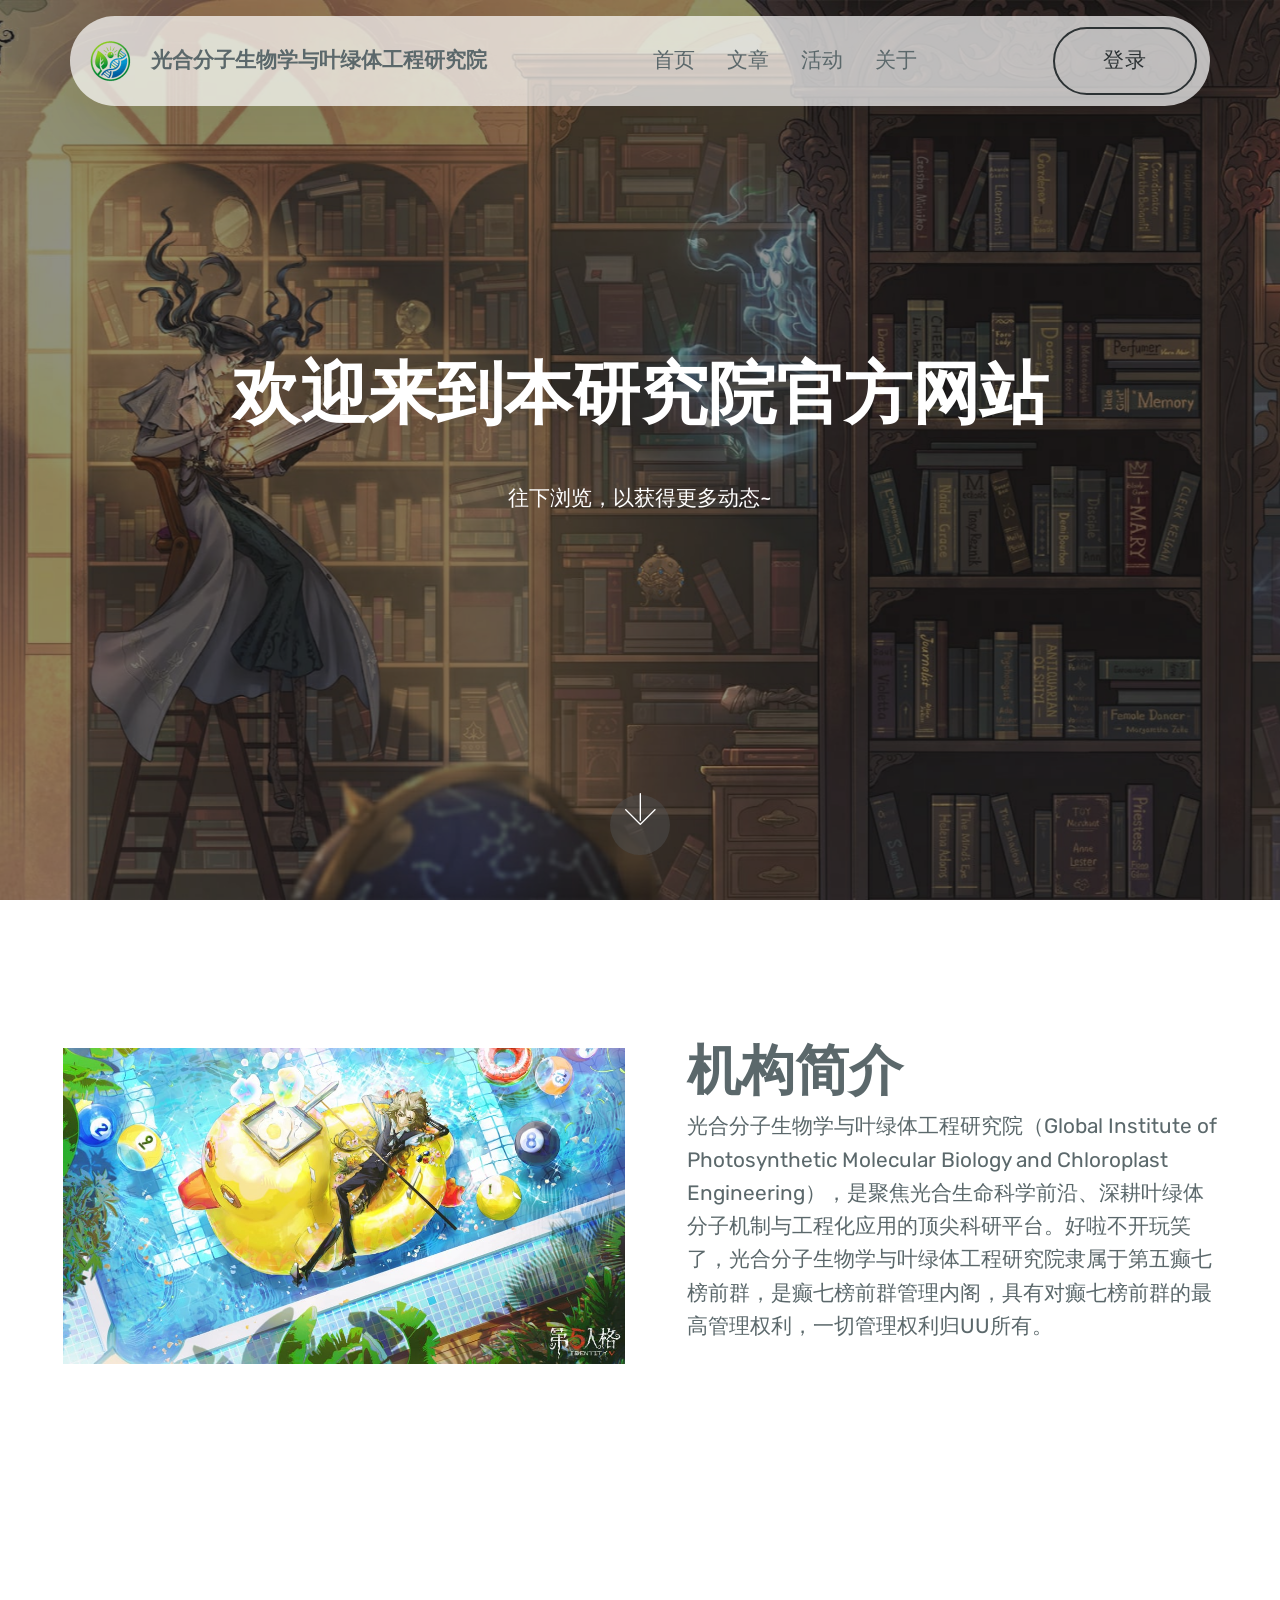
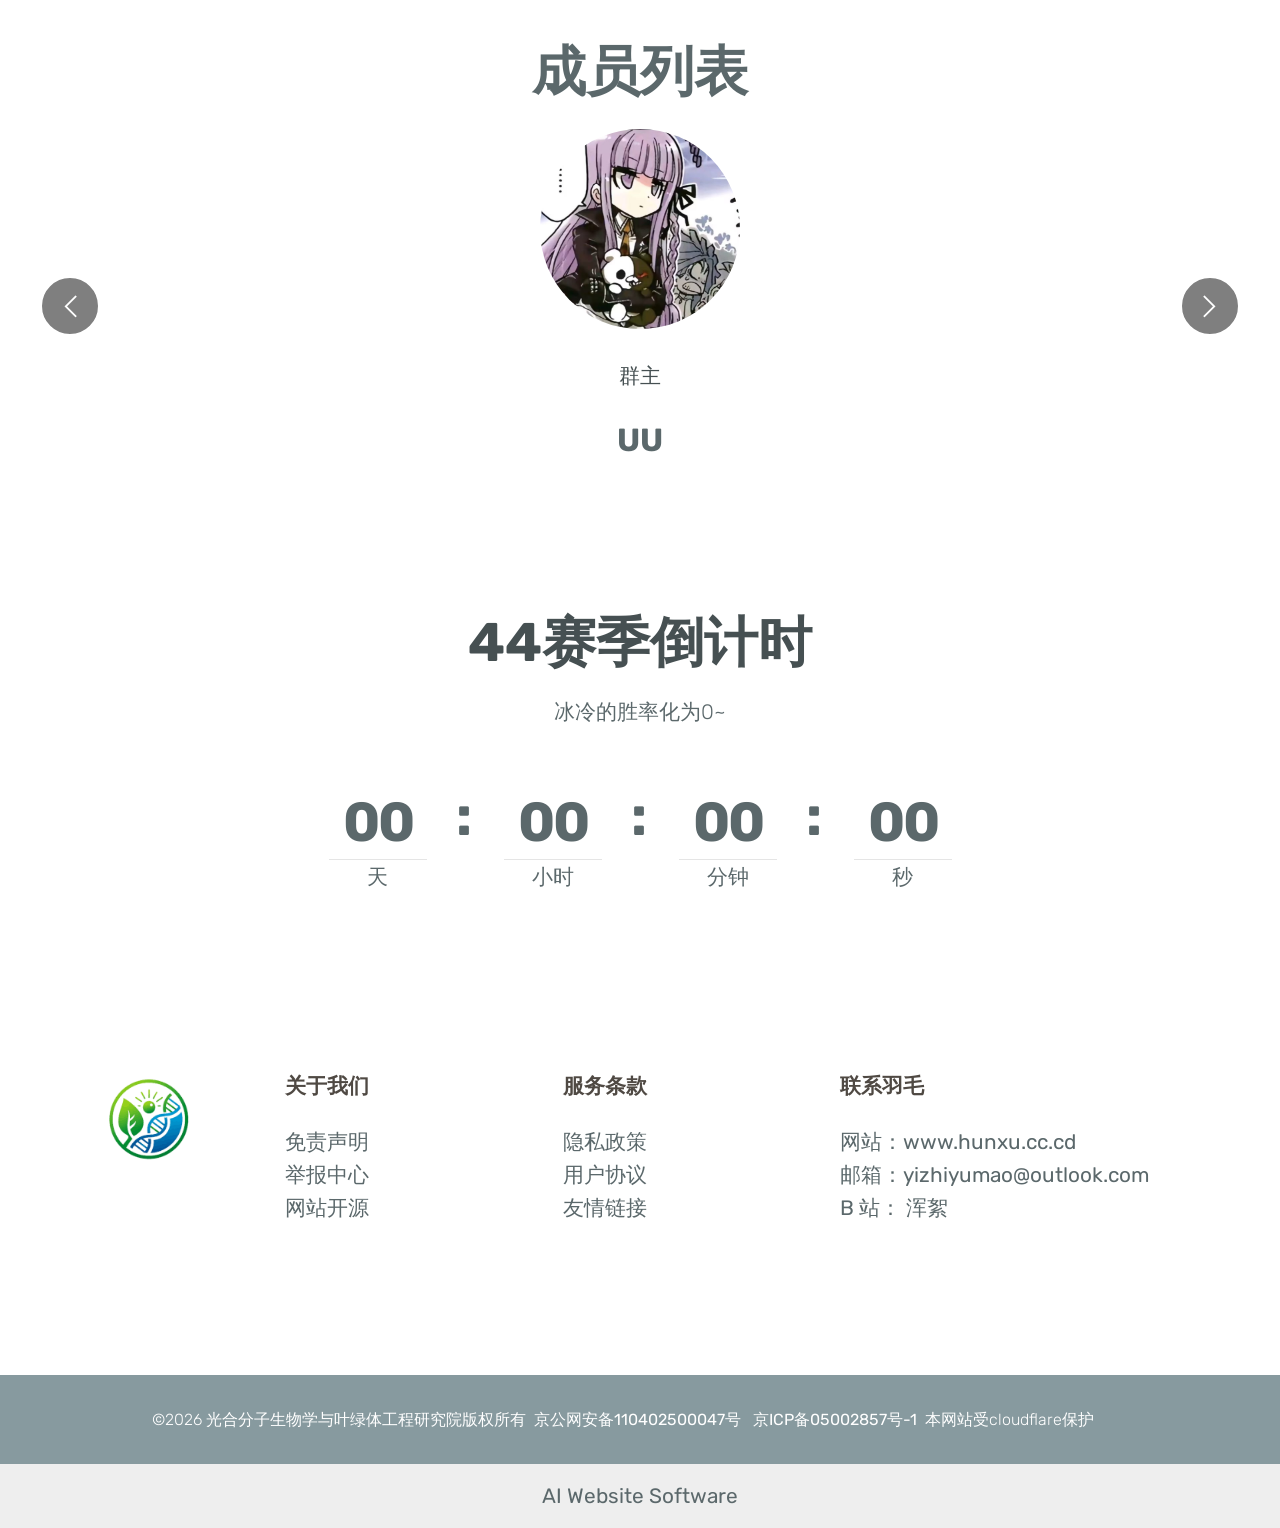
==== commit b3b11b39: "Add files via upload" ====
--- a/index.html
+++ b/index.html
@@ -6,7 +6,7 @@
   <meta http-equiv="X-UA-Compatible" content="IE=edge">
   <meta name="generator" content="Mobirise v6.1.12, mobirise.com">
   <meta name="viewport" content="width=device-width, initial-scale=1, minimum-scale=1">
-  <link rel="shortcut icon" href="assets/images/vr2fhxzkksrmt0cy61a8z05644-preview-0-ezremove.png-128x125.png" type="image/x-icon">
+  <link rel="shortcut icon" href="assets/images/e58fb6e7bbbfe4bd93e59bbee6a087-98x96.png" type="image/x-icon">
   <meta name="description" content="光合分子生物学与叶绿体工程研究院官方网站">
   
   
@@ -22,7 +22,7 @@
   <link rel="stylesheet" href="assets/theme/css/style.css">
   <link rel="preload" href="https://fonts.googleapis.com/css?family=Rubik:300,300i,400,400i,500,500i,700,700i,900,900i&display=swap" as="style" onload="this.onload=null;this.rel='stylesheet'">
   <noscript><link rel="stylesheet" href="https://fonts.googleapis.com/css?family=Rubik:300,300i,400,400i,500,500i,700,700i,900,900i&display=swap"></noscript>
-  <link rel="preload" as="style" href="assets/mobirise/css/mbr-additional.css?v=xwULiX"><link rel="stylesheet" href="assets/mobirise/css/mbr-additional.css?v=xwULiX" type="text/css">
+  <link rel="preload" as="style" href="assets/mobirise/css/mbr-additional.css?v=fqqEKU"><link rel="stylesheet" href="assets/mobirise/css/mbr-additional.css?v=fqqEKU" type="text/css">
 
   
   
@@ -38,10 +38,10 @@
 			<div class="navbar-brand">
 				<span class="navbar-logo">
 					<a href="index.html">
-						<img src="assets/images/vr2fhxzkksrmt0cy61a8z05644-preview-0-ezremove.png-128x125.png" alt="光合分子生物学与叶绿体工程研究院" style="height: 3rem;">
+						<img src="assets/images/e58fb6e7bbbfe4bd93e59bbee6a087-98x96.webp" alt="光合分子生物学与叶绿体工程研究院" style="height: 3rem;">
 					</a>
 				</span>
-				<span class="navbar-caption-wrap"><a class="navbar-caption text-primary display-7" href="index.html#top">光合分子生物学与叶绿体工程研究院</a></span>
+				<span class="navbar-caption-wrap"><a class="navbar-caption text-primary display-7">光合分子生物学与叶绿体工程研究院</a></span>
 			</div>
 			<button class="navbar-toggler" type="button" data-toggle="collapse" data-bs-toggle="collapse" data-target="#navbarSupportedContent" data-bs-target="#navbarSupportedContent" aria-controls="navbarNavAltMarkup" aria-expanded="false" aria-label="Toggle navigation">
 				<div class="hamburger">
@@ -266,7 +266,7 @@
             <div class="col-md-2 col-sm-4">
                 <div class="mb-3 img-logo">
                     <a href="https://dwrg666.mobirisesite.com/" target="_blank">
-                         <img src="assets/images/vr2fhxzkksrmt0cy61a8z05644-preview-0-ezremove.png-128x125.png" alt="叶绿体">
+                         <img src="assets/images/e58fb6e7bbbfe4bd93e59bbee6a087-128x125.webp" alt="叶绿体">
                     </a>
                 </div>
                 <p class="mbr-fonts-style foot-logo display-7"></p>
@@ -303,7 +303,7 @@
             </div>
         </div>
     </div>
-</section><section class="display-7" style="padding: 0;align-items: center;justify-content: center;flex-wrap: wrap;    align-content: center;display: flex;position: relative;height: 4rem;"><a href="https://mobiri.se/" style="flex: 1 1;height: 4rem;position: absolute;width: 100%;z-index: 1;"><img alt="" style="height: 4rem;" src="[data-uri]"></a><p style="margin: 0;text-align: center;" class="display-7">&#8204;</p><a style="z-index:1" href="https://mobirise.com/builder/ai-website-generator.html">AI Website Generator</a></section><script src="assets/popper/popper.min.js"></script>  <script src="assets/web/assets/jquery/jquery.min.js"></script>  <script src="assets/bootstrap/js/bootstrap.min.js"></script>  <script src="assets/tether/tether.min.js"></script>  <script src="assets/smoothscroll/smooth-scroll.js"></script>  <script src="assets/dropdown/js/nav-dropdown.js"></script>  <script src="assets/dropdown/js/navbar-dropdown.js"></script>  <script src="assets/touchswipe/jquery.touch-swipe.min.js"></script>  <script src="assets/parallax/jarallax.min.js"></script>  <script src="assets/embla/embla.min.js"></script>  <script src="assets/embla/script.js"></script>  <script src="assets/countdown/jquery.countdown.min.js"></script>  <script src="assets/theme/js/script.js"></script>  <script src="assets/formoid/formoid.min.js"></script>  
+</section><section class="display-7" style="padding: 0;align-items: center;justify-content: center;flex-wrap: wrap;    align-content: center;display: flex;position: relative;height: 4rem;"><a href="https://mobiri.se/" style="flex: 1 1;height: 4rem;position: absolute;width: 100%;z-index: 1;"><img alt="" style="height: 4rem;" src="[data-uri]"></a><p style="margin: 0;text-align: center;" class="display-7">&#8204;</p><a style="z-index:1" href="https://mobirise.com/builder/ai-website-builder.html">AI Website Software</a></section><script src="assets/popper/popper.min.js"></script>  <script src="assets/web/assets/jquery/jquery.min.js"></script>  <script src="assets/bootstrap/js/bootstrap.min.js"></script>  <script src="assets/tether/tether.min.js"></script>  <script src="assets/smoothscroll/smooth-scroll.js"></script>  <script src="assets/dropdown/js/nav-dropdown.js"></script>  <script src="assets/dropdown/js/navbar-dropdown.js"></script>  <script src="assets/touchswipe/jquery.touch-swipe.min.js"></script>  <script src="assets/parallax/jarallax.min.js"></script>  <script src="assets/embla/embla.min.js"></script>  <script src="assets/embla/script.js"></script>  <script src="assets/countdown/jquery.countdown.min.js"></script>  <script src="assets/theme/js/script.js"></script>  <script src="assets/formoid/formoid.min.js"></script>  
   
   
 </body>
